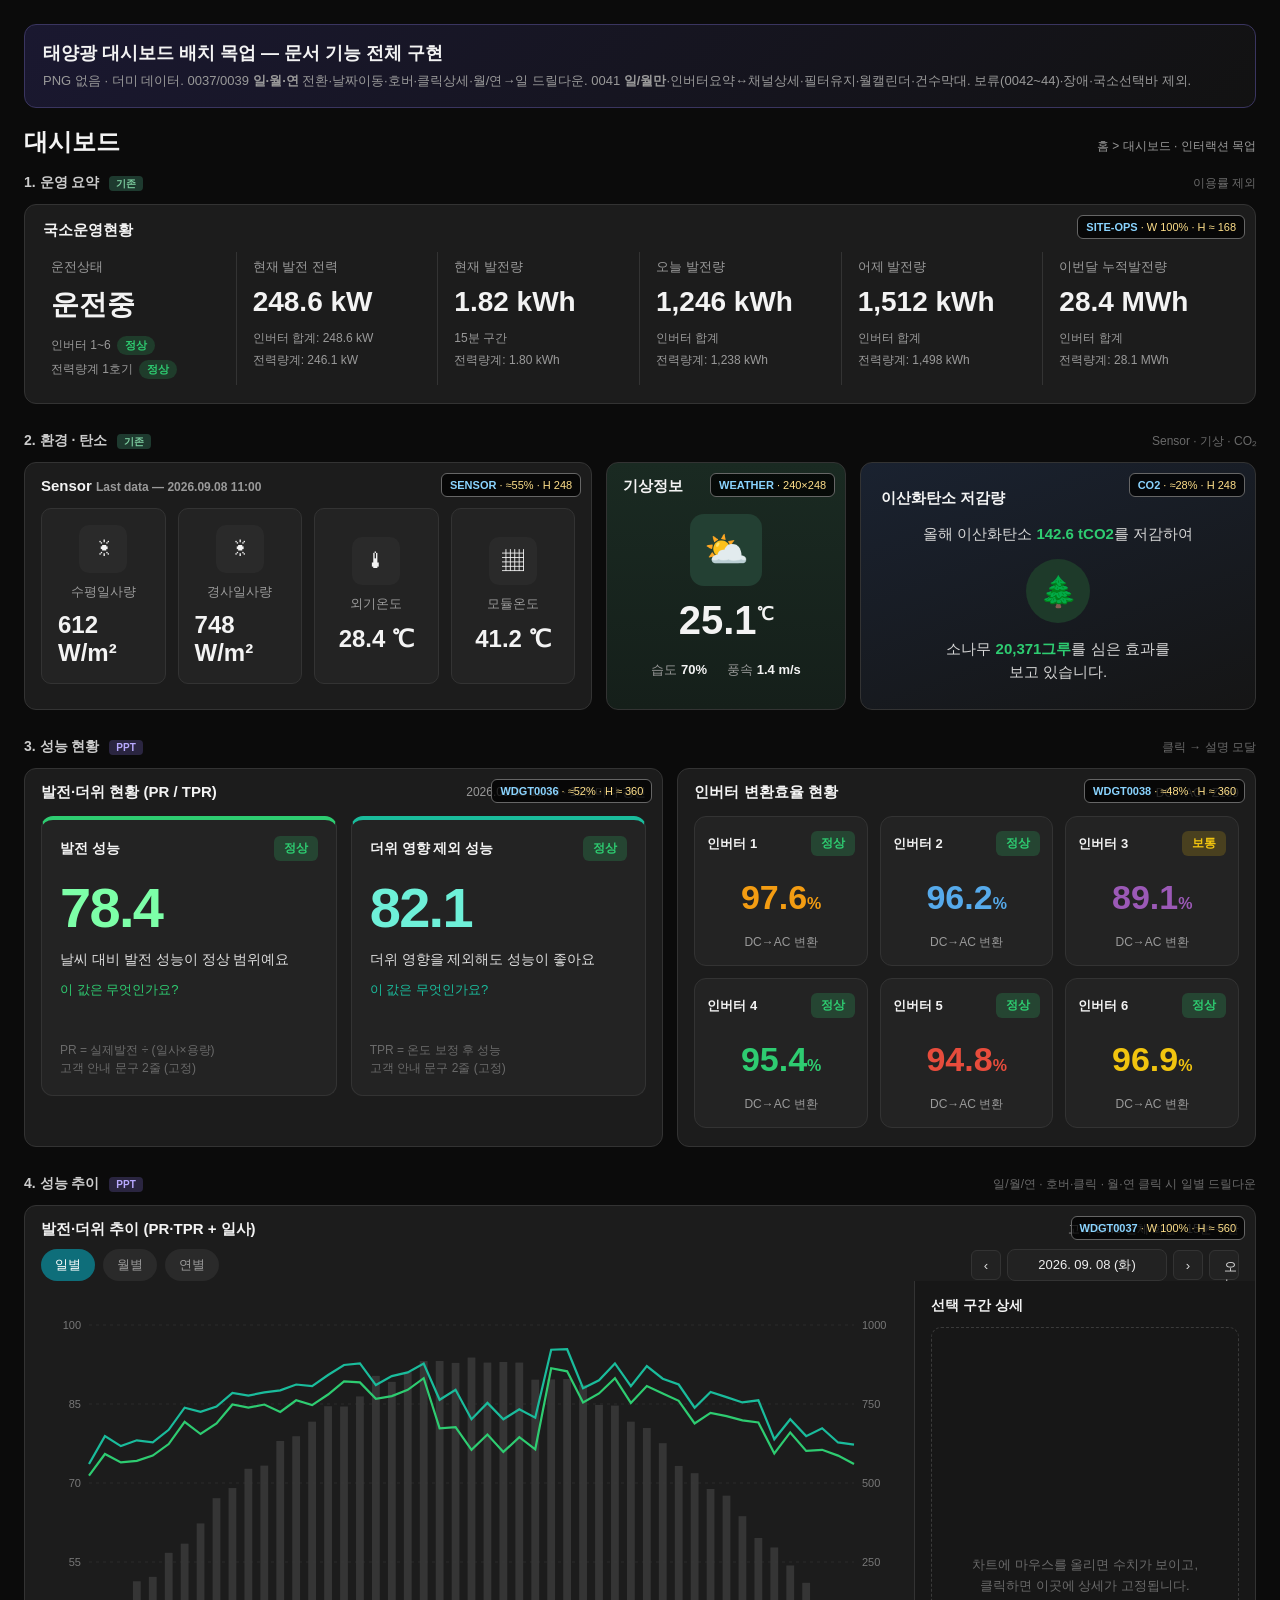
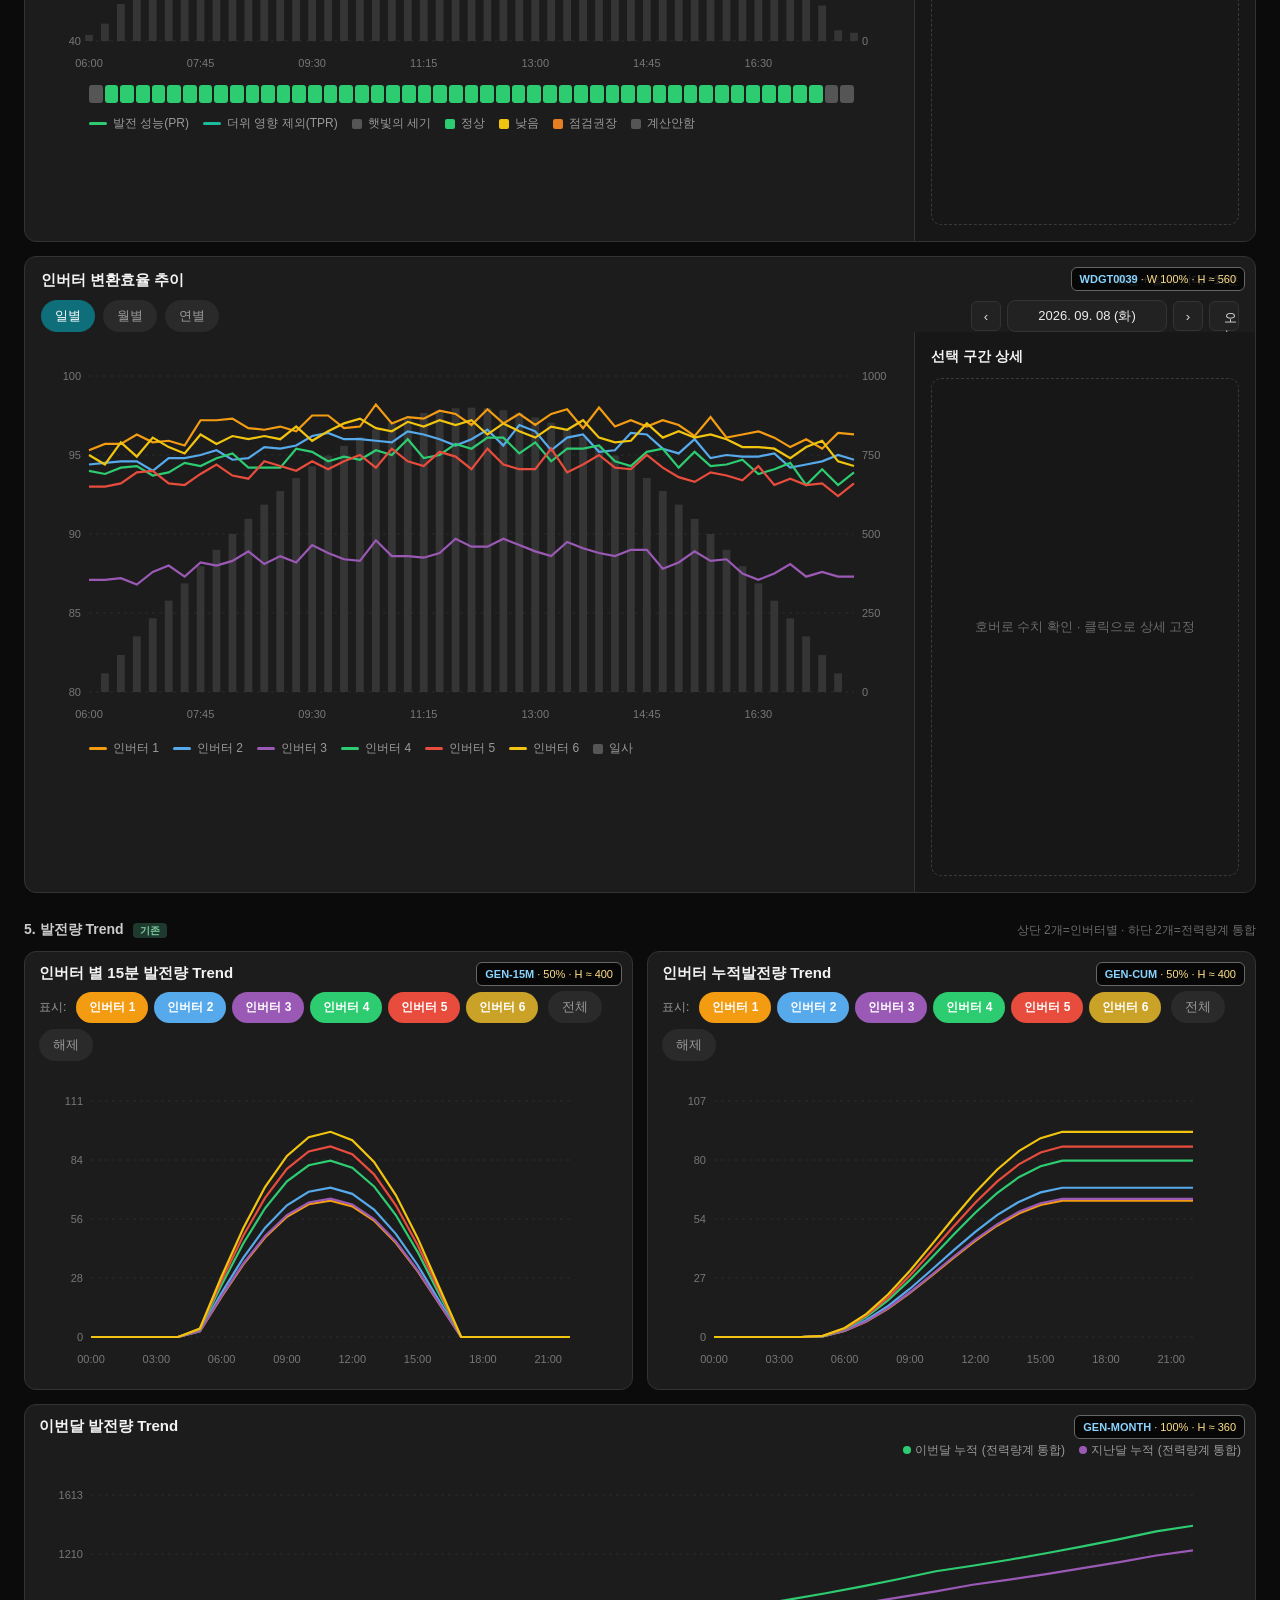
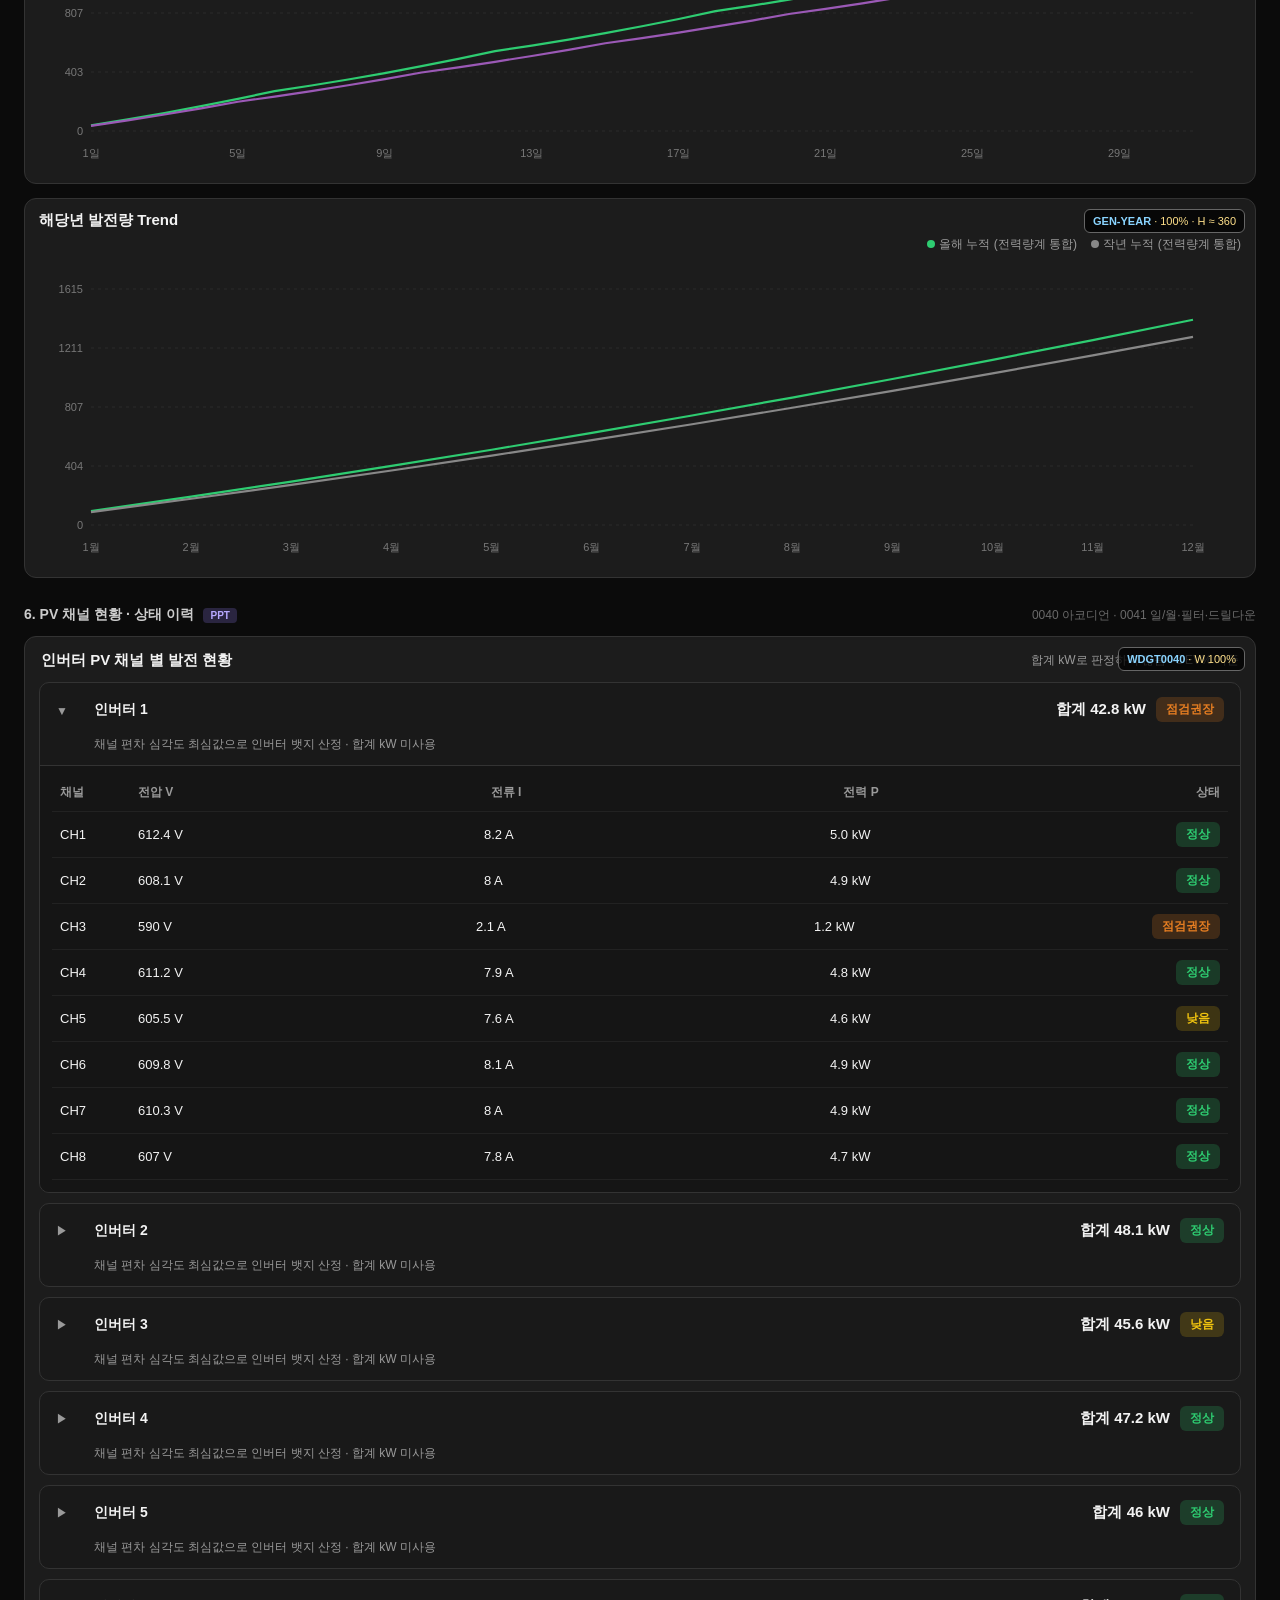
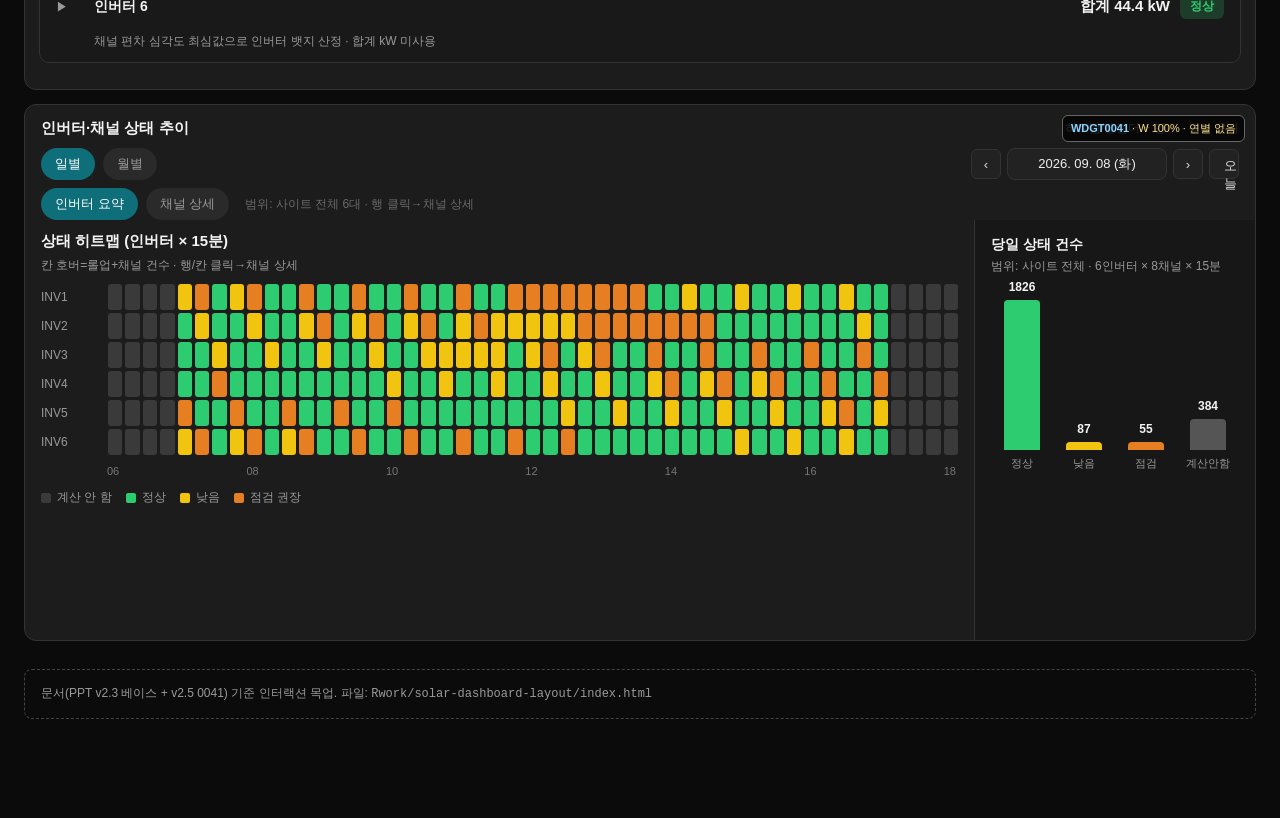
==== index.html @ 3a358be0 "Add solar dashboard layout mockup for developers Co-authored-by: Cursor <cursoragent@cursor.com>" ====
<!DOCTYPE html>
<html lang="ko">
<head>
  <meta charset="UTF-8" />
  <meta name="viewport" content="width=device-width, initial-scale=1" />
  <title>태양광 대시보드 배치 목업 — 전체 인터랙션</title>
  <style>
    :root {
      --bg: #0b0b0b; --card: #1c1c1c; --card2: #232323; --line: #333;
      --text: #f3f3f3; --dim: #9a9a9a; --muted: #6a6a6a;
      --green: #2ecc71; --teal: #1abc9c; --orange: #e67e22; --yellow: #f1c40f;
      --blue: #3498db; --accent: #0e6e7a;
      --gap: 14px; --radius: 12px; --content: 1680px;
      --font: "Pretendard", "Noto Sans KR", "Malgun Gothic", sans-serif;
    }
    * { box-sizing: border-box; }
    html, body { margin: 0; background: var(--bg); color: var(--text); font-family: var(--font); }
    button, select { font-family: inherit; }
    button { cursor: pointer; }
    .page { max-width: var(--content); margin: 0 auto; padding: 24px 24px 100px; }
    .spec-banner {
      background: linear-gradient(135deg, #1a1830, #121212); border: 1px solid #3a3560;
      border-radius: var(--radius); padding: 16px 18px; margin-bottom: 18px;
    }
    .spec-banner h1 { margin: 0 0 6px; font-size: 18px; }
    .spec-banner p { margin: 0; color: var(--dim); font-size: 13px; line-height: 1.55; }
    .page-title { display: flex; justify-content: space-between; align-items: baseline; margin-bottom: 16px; }
    .page-title h2 { margin: 0; font-size: 24px; }
    .crumb { color: var(--dim); font-size: 12px; }
    .section { margin-bottom: 28px; }
    .section-head { display: flex; justify-content: space-between; align-items: center; margin-bottom: 12px; }
    .section-head h3 { margin: 0; font-size: 14px; color: #ccc; }
    .section-head .hint { font-size: 12px; color: var(--muted); }
    .pill { font-size: 10px; padding: 2px 7px; border-radius: 4px; margin-left: 6px; }
    .pill-e { background: #1e3a2f; color: #7dcea0; }
    .pill-p { background: #2a2540; color: #b8a9ff; }
    .row { display: flex; gap: var(--gap); width: 100%; }
    .widget { position: relative; background: var(--card); border: 1px solid var(--line); border-radius: var(--radius); overflow: hidden; min-width: 0; }
    .w-head { display: flex; align-items: center; justify-content: space-between; gap: 12px; padding: 14px 16px 0; }
    .w-title { font-size: 15px; font-weight: 700; }
    .w-sub { font-size: 12px; color: var(--dim); }
    .size-tag {
      position: absolute; top: 10px; right: 10px; z-index: 4; background: rgba(0,0,0,.75);
      border: 1px solid #666; color: #ffe08a; font-size: 11px; padding: 5px 8px; border-radius: 6px; pointer-events: none;
    }
    .size-tag .id { color: #8ad4ff; font-weight: 700; }

    .site-ops { padding: 16px 10px 18px; min-height: 168px; }
    .ops-grid { display: grid; grid-template-columns: repeat(6, 1fr); }
    .ops-col { padding: 6px 16px; border-right: 1px solid var(--line); }
    .ops-col:last-child { border-right: 0; }
    .ops-label { font-size: 13px; color: var(--dim); margin-bottom: 10px; }
    .ops-value { font-size: 28px; font-weight: 700; margin-bottom: 12px; }
    .ops-sub { font-size: 12px; color: var(--dim); margin-top: 5px; display: flex; gap: 6px; align-items: center; }
    .badge { padding: 2px 8px; border-radius: 999px; font-size: 11px; font-weight: 600; background: rgba(46,204,113,.18); color: var(--green); }

    .sensor-body { display: grid; grid-template-columns: repeat(4, 1fr); gap: 12px; padding: 14px 16px 18px; }
    .sensor-card { background: var(--card2); border: 1px solid var(--line); border-radius: 10px; min-height: 150px; display: flex; flex-direction: column; align-items: center; justify-content: center; gap: 10px; padding: 16px; }
    .sensor-icon { width: 48px; height: 48px; border-radius: 10px; background: #2a2a2a; display: grid; place-items: center; font-size: 22px; }
    .sensor-label { font-size: 13px; color: var(--dim); }
    .sensor-value { font-size: 24px; font-weight: 700; }
    .weather { background: linear-gradient(180deg, #1a2a22, #151f1a); min-height: 248px; padding: 14px 16px 18px; display: flex; flex-direction: column; align-items: center; }
    .weather .w-title { align-self: flex-start; margin-bottom: 18px; }
    .weather-icon { width: 72px; height: 72px; border-radius: 14px; background: #234033; display: grid; place-items: center; font-size: 36px; margin-bottom: 12px; }
    .weather-temp { font-size: 40px; font-weight: 800; }
    .weather-temp span { font-size: 18px; vertical-align: super; }
    .weather-meta { display: flex; gap: 20px; margin-top: 18px; font-size: 13px; color: var(--dim); }
    .weather-meta b { color: var(--text); }
    .co2 { min-height: 248px; padding: 16px 20px; display: flex; flex-direction: column; justify-content: center; gap: 14px; background: linear-gradient(160deg, #1a2230, #151515); }
    .co2-line { font-size: 15px; text-align: center; line-height: 1.55; color: #d5d5d5; }
    .co2-line em { font-style: normal; color: var(--green); font-weight: 700; }
    .co2-tree { width: 64px; height: 64px; margin: 0 auto; border-radius: 50%; background: #1e3a2a; display: grid; place-items: center; font-size: 30px; }

    .status-pair { display: grid; grid-template-columns: 1fr 1fr; gap: 14px; padding: 14px 16px 18px; }
    .metric-card { background: var(--card2); border: 1px solid var(--line); border-radius: 12px; padding: 16px 18px 18px; min-height: 280px; border-top: 4px solid var(--green); display: flex; flex-direction: column; gap: 8px; transition: transform .15s; cursor: pointer; }
    .metric-card:hover { transform: translateY(-2px); }
    .metric-card.tpr { border-top-color: var(--teal); }
    .mc-top { display: flex; justify-content: space-between; align-items: center; }
    .mc-label { font-size: 14px; font-weight: 700; }
    .st { font-size: 12px; font-weight: 700; padding: 4px 10px; border-radius: 6px; white-space: nowrap; }
    .st-ok { background: rgba(46,204,113,.2); color: var(--green); }
    .st-low { background: rgba(241,196,15,.18); color: var(--yellow); }
    .st-warn { background: rgba(230,126,34,.2); color: var(--orange); }
    .st-check { background: rgba(52,152,219,.2); color: var(--blue); }
    .st-none { background: rgba(100,100,100,.25); color: #aaa; }
    .mc-val { font-size: 56px; font-weight: 800; letter-spacing: -0.03em; line-height: 1.1; margin: 8px 0 4px; }
    .mc-val.pr { color: #7dffa8; }
    .mc-val.tpr { color: #6ef0d8; }
    .mc-msg { font-size: 14px; color: #ddd; }
    .mc-link { font-size: 13px; color: var(--green); margin-top: 4px; }
    .metric-card.tpr .mc-link { color: var(--teal); }
    .mc-guide { font-size: 12px; color: var(--muted); margin-top: auto; line-height: 1.45; }

    .inv-board { display: grid; grid-template-columns: repeat(3, 1fr); gap: 12px; padding: 14px 16px 18px; }
    .inv-card { background: var(--card2); border: 1px solid var(--line); border-radius: 12px; min-height: 150px; padding: 14px 12px; text-align: center; display: flex; flex-direction: column; align-items: center; gap: 8px; cursor: pointer; transition: transform .15s; }
    .inv-card:hover { transform: translateY(-2px); border-color: #666; }
    .inv-card .top { width: 100%; display: flex; justify-content: space-between; align-items: center; }
    .inv-card .name { font-size: 13px; font-weight: 700; }
    .inv-card .pct { font-size: 34px; font-weight: 800; margin: 14px 0 6px; }
    .inv-card .foot { font-size: 12px; color: var(--dim); margin-top: auto; }

    .toolbar { display: flex; gap: 8px; align-items: center; padding: 10px 16px 0; flex-wrap: wrap; }
    .tab { border: 0; background: #2a2a2a; color: var(--dim); border-radius: 999px; padding: 7px 14px; font-size: 13px; }
    .tab.on { background: var(--accent); color: #fff; }
    .date-nav { margin-left: auto; display: flex; align-items: center; gap: 6px; color: var(--dim); font-size: 13px; }
    .date-nav button { width: 30px; height: 30px; border-radius: 6px; border: 1px solid var(--line); background: #222; color: #ddd; }
    .date-box { background: #222; border: 1px solid var(--line); border-radius: 8px; padding: 6px 12px; color: #eee; min-width: 160px; text-align: center; }
    .hint-inline { font-size: 12px; color: var(--muted); margin-left: 8px; }

    .trend-shell { display: grid; grid-template-columns: 1fr 340px; min-height: 560px; }
    .trend-main { padding: 8px 12px 16px; border-right: 1px solid var(--line); min-width: 0; }
    .trend-side { padding: 16px; background: #171717; display: flex; flex-direction: column; gap: 12px; }
    .trend-side h4 { margin: 0; font-size: 14px; }
    .idle { flex: 1; display: grid; place-items: center; text-align: center; color: var(--muted); font-size: 13px; line-height: 1.6; padding: 20px; border: 1px dashed #3a3a3a; border-radius: 10px; }
    .chart-wrap { position: relative; width: 100%; height: 380px; margin-top: 8px; }
    .chart-wrap svg { width: 100%; height: 100%; display: block; }
    .status-band { display: grid; gap: 2px; height: 18px; margin: 8px 48px 0 52px; }
    .status-band.hidden { display: none; }
    .status-band span { border-radius: 3px; height: 100%; }
    .legend-row { display: flex; flex-wrap: wrap; gap: 14px; padding: 12px 52px 4px; font-size: 12px; color: var(--dim); }
    .legend-row i { display: inline-block; width: 18px; height: 3px; border-radius: 2px; margin-right: 6px; vertical-align: middle; }
    .legend-row .sq { width: 10px; height: 10px; }

    .tooltip {
      position: fixed; z-index: 50; pointer-events: none; background: rgba(10,10,14,.95);
      border: 1px solid #5dade2; border-radius: 8px; padding: 10px 12px; font-size: 12px;
      line-height: 1.5; min-width: 170px; box-shadow: 0 8px 24px rgba(0,0,0,.45); display: none; color: #eee;
    }
    .tooltip .t { font-weight: 700; margin-bottom: 4px; }
    .tooltip .r { display: flex; justify-content: space-between; gap: 16px; }

    .detail-status { border: 1px solid var(--orange); background: rgba(230,126,34,.08); border-radius: 10px; padding: 12px 14px; font-size: 14px; font-weight: 700; }
    .dcard { background: #1f1f1f; border: 1px solid var(--line); border-radius: 10px; padding: 12px; border-left: 4px solid var(--green); }
    .dcard.tpr { border-left-color: var(--teal); }
    .dcard .lab { font-size: 12px; color: var(--dim); display: flex; justify-content: space-between; }
    .dcard .val { font-size: 28px; font-weight: 800; margin: 6px 0; }
    .dcard .msg { font-size: 12px; color: #ccc; }

    .chart-panel { padding: 12px 14px 16px; }
    .chart-panel .chart-wrap { height: 300px; }
    .chart-legend { display: flex; gap: 14px; justify-content: flex-end; font-size: 12px; color: var(--dim); margin-top: 6px; }
    .dot { width: 8px; height: 8px; border-radius: 50%; display: inline-block; margin-right: 4px; }

    .acc-wrap { padding: 12px 14px 16px; }
    .acc-item { border: 1px solid var(--line); border-radius: 10px; margin-bottom: 10px; background: #191919; overflow: hidden; }
    .acc-sum { display: grid; grid-template-columns: 28px 1fr auto auto; gap: 10px; align-items: center; padding: 14px 16px; cursor: pointer; }
    .acc-sum:hover { background: #1f1f1f; }
    .acc-name { font-size: 14px; font-weight: 700; }
    .acc-kw { font-size: 15px; font-weight: 700; }
    .acc-hint { padding: 0 16px 12px 54px; font-size: 12px; color: var(--dim); }
    .acc-body { display: none; border-top: 1px solid var(--line); padding: 8px 12px 12px; background: #151515; }
    .acc-item.open .acc-body { display: block; }
    .chev::before { content: "▶"; color: var(--dim); font-size: 12px; }
    .acc-item.open .chev::before { content: "▼"; }
    .ch-row { display: grid; grid-template-columns: 70px 1fr 1fr 1fr auto; gap: 8px; align-items: center; padding: 10px 8px; border-bottom: 1px solid #222; font-size: 13px; }
    .ch-row.head { color: var(--dim); font-weight: 600; font-size: 12px; }
    .ch-row.flash { outline: 2px solid #5dade2; background: rgba(93,173,226,.08); }

    .hm41-shell { display: grid; grid-template-columns: 1fr 280px; min-height: 420px; }
    .hm41-main { padding: 12px 16px 16px; border-right: 1px solid var(--line); min-width: 0; }
    .hm41-side { padding: 16px; background: #171717; }
    .hm-grid { display: grid; gap: 3px; margin-bottom: 10px; }
    .hm-lab { font-size: 12px; color: var(--dim); display: flex; align-items: center; }
    .hm-cell { height: 26px; border-radius: 3px; background: var(--green); cursor: pointer; }
    .hm-cell:hover { outline: 2px solid #fff; outline-offset: 1px; }
    .hm-cell.low { background: var(--yellow); }
    .hm-cell.warn { background: var(--orange); }
    .hm-cell.none { background: #3a3a3a; }
    .hm-row-click { cursor: pointer; }
    .select-inv {
      background: #222; color: #eee; border: 1px solid var(--line); border-radius: 8px;
      padding: 6px 10px; font-size: 13px;
    }
    .inv-chips { display: flex; flex-wrap: wrap; gap: 6px; align-items: center; }
    .inv-chip {
      border: 1px solid var(--line); background: #222; color: var(--dim);
      border-radius: 999px; padding: 6px 12px; font-size: 12px; font-weight: 600;
    }
    .inv-chip.on { color: #fff; border-color: transparent; }
    .inv-chip.on[data-inv="1"] { background: #f39c12; }
    .inv-chip.on[data-inv="2"] { background: #56aaeb; }
    .inv-chip.on[data-inv="3"] { background: #9b59b6; }
    .inv-chip.on[data-inv="4"] { background: #2ecc71; }
    .inv-chip.on[data-inv="5"] { background: #e74c3c; }
    .inv-chip.on[data-inv="6"] { background: #c9a227; }
    .inv-chip.scope.on { background: var(--accent); }
    .gen-inv-bar {
      display: flex; flex-wrap: wrap; gap: 6px; align-items: center;
      padding: 8px 0 4px;
    }
    .cal-grid { display: grid; grid-template-columns: repeat(7, 1fr); gap: 8px; }
    .cal-head { text-align: center; font-size: 12px; color: var(--dim); padding: 4px; }
    .cal-cell {
      min-height: 72px; background: #1a1a1a; border: 1px solid #333; border-radius: 8px;
      padding: 6px; cursor: pointer; display: flex; flex-direction: column; gap: 8px;
    }
    .cal-cell:hover { border-color: #666; }
    .cal-cell.empty { background: transparent; border-color: transparent; cursor: default; }
    .cal-cell.sel { outline: 2px solid #5dade2; }
    .cal-day { font-size: 12px; color: #bbb; }
    .cal-st { align-self: center; font-size: 12px; font-weight: 700; padding: 4px 8px; border-radius: 5px; }
    .count-bars { display: flex; align-items: flex-end; gap: 14px; height: 180px; margin-top: 16px; justify-content: center; }
    .count-col { display: flex; flex-direction: column; align-items: center; gap: 6px; width: 48px; }
    .count-col .bar { width: 36px; border-radius: 4px 4px 0 0; min-height: 4px; }
    .count-col .n { font-size: 12px; font-weight: 700; }
    .count-col .l { font-size: 11px; color: var(--dim); }

    .modal-back { position: fixed; inset: 0; background: rgba(0,0,0,.65); z-index: 80; display: none; align-items: center; justify-content: center; padding: 24px; }
    .modal-back.show { display: flex; }
    .modal { width: min(720px, 100%); background: #1a1a1a; border: 1px solid #444; border-radius: 14px; padding: 20px 22px; max-height: 90vh; overflow: auto; }
    .modal h3 { margin: 0 0 8px; font-size: 18px; }
    .modal .close { float: right; border: 0; background: #333; color: #fff; width: 32px; height: 32px; border-radius: 8px; }
    .modal table { width: 100%; border-collapse: collapse; font-size: 13px; margin-top: 12px; }
    .modal th, .modal td { border-bottom: 1px solid #333; padding: 8px 6px; text-align: left; }
    .modal th { color: var(--dim); }
    .footer-note { margin-top: 24px; padding: 14px 16px; border: 1px dashed #444; border-radius: 8px; color: var(--dim); font-size: 12px; line-height: 1.6; }
    @media (max-width: 1200px) {
      .trend-shell, .hm41-shell { grid-template-columns: 1fr; }
      .trend-main, .hm41-main { border-right: 0; border-bottom: 1px solid var(--line); }
      .row { flex-direction: column; }
      .ops-grid { grid-template-columns: repeat(3, 1fr); }
    }
  </style>
</head>
<body>
  <div class="page">
    <div class="spec-banner">
      <h1>태양광 대시보드 배치 목업 — 문서 기능 전체 구현</h1>
      <p>
        PNG 없음 · 더미 데이터. 0037/0039 <strong>일·월·연</strong> 전환·날짜이동·호버·클릭상세·월/연→일 드릴다운.
        0041 <strong>일/월만</strong>·인버터요약↔채널상세·필터유지·월캘린더·건수막대. 보류(0042~44)·장애·국소선택바 제외.
      </p>
    </div>

    <div class="page-title">
      <h2>대시보드</h2>
      <div class="crumb">홈 &gt; 대시보드 · 인터랙션 목업</div>
    </div>

    <!-- 1 -->
    <section class="section">
      <div class="section-head"><h3>1. 운영 요약 <span class="pill pill-e">기존</span></h3><span class="hint">이용률 제외</span></div>
      <div class="widget site-ops">
        <div class="size-tag"><span class="id">SITE-OPS</span> · W 100% · H ≈ 168</div>
        <div class="w-title" style="padding:0 8px 12px">국소운영현황</div>
        <div class="ops-grid">
          <div class="ops-col"><div class="ops-label">운전상태</div><div class="ops-value">운전중</div><div class="ops-sub">인버터 1~6 <span class="badge">정상</span></div><div class="ops-sub">전력량계 1호기 <span class="badge">정상</span></div></div>
          <div class="ops-col"><div class="ops-label">현재 발전 전력</div><div class="ops-value">248.6 kW</div><div class="ops-sub">인버터 합계: 248.6 kW</div><div class="ops-sub">전력량계: 246.1 kW</div></div>
          <div class="ops-col"><div class="ops-label">현재 발전량</div><div class="ops-value">1.82 kWh</div><div class="ops-sub">15분 구간</div><div class="ops-sub">전력량계: 1.80 kWh</div></div>
          <div class="ops-col"><div class="ops-label">오늘 발전량</div><div class="ops-value">1,246 kWh</div><div class="ops-sub">인버터 합계</div><div class="ops-sub">전력량계: 1,238 kWh</div></div>
          <div class="ops-col"><div class="ops-label">어제 발전량</div><div class="ops-value">1,512 kWh</div><div class="ops-sub">인버터 합계</div><div class="ops-sub">전력량계: 1,498 kWh</div></div>
          <div class="ops-col"><div class="ops-label">이번달 누적발전량</div><div class="ops-value">28.4 MWh</div><div class="ops-sub">인버터 합계</div><div class="ops-sub">전력량계: 28.1 MWh</div></div>
        </div>
      </div>
    </section>

    <!-- 2 -->
    <section class="section">
      <div class="section-head"><h3>2. 환경 · 탄소 <span class="pill pill-e">기존</span></h3><span class="hint">Sensor · 기상 · CO₂</span></div>
      <div class="row">
        <div class="widget" style="flex:1.6">
          <div class="size-tag"><span class="id">SENSOR</span> · ≈55% · H 248</div>
          <div class="w-head"><div class="w-title">Sensor <span class="w-sub">Last data — 2026.09.08 11:00</span></div></div>
          <div class="sensor-body">
            <div class="sensor-card"><div class="sensor-icon">☀</div><div class="sensor-label">수평일사량</div><div class="sensor-value">612 W/m²</div></div>
            <div class="sensor-card"><div class="sensor-icon">☀</div><div class="sensor-label">경사일사량</div><div class="sensor-value">748 W/m²</div></div>
            <div class="sensor-card"><div class="sensor-icon">🌡</div><div class="sensor-label">외기온도</div><div class="sensor-value">28.4 ℃</div></div>
            <div class="sensor-card"><div class="sensor-icon">▦</div><div class="sensor-label">모듈온도</div><div class="sensor-value">41.2 ℃</div></div>
          </div>
        </div>
        <div class="widget weather" style="flex:0 0 240px">
          <div class="size-tag"><span class="id">WEATHER</span> · 240×248</div>
          <div class="w-title">기상정보</div>
          <div class="weather-icon">⛅</div>
          <div class="weather-temp">25.1<span>℃</span></div>
          <div class="weather-meta"><span>습도 <b>70%</b></span><span>풍속 <b>1.4 m/s</b></span></div>
        </div>
        <div class="widget co2" style="flex:1;min-width:260px">
          <div class="size-tag"><span class="id">CO2</span> · ≈28% · H 248</div>
          <div class="w-title" style="align-self:flex-start">이산화탄소 저감량</div>
          <div class="co2-line">올해 이산화탄소 <em>142.6 tCO2</em>를 저감하여</div>
          <div class="co2-tree">🌲</div>
          <div class="co2-line">소나무 <em>20,371그루</em>를 심은 효과를<br>보고 있습니다.</div>
        </div>
      </div>
    </section>

    <!-- 3 -->
    <section class="section">
      <div class="section-head"><h3>3. 성능 현황 <span class="pill pill-p">PPT</span></h3><span class="hint">클릭 → 설명 모달</span></div>
      <div class="row">
        <div class="widget" style="flex:1.05" id="wdgt0036">
          <div class="size-tag"><span class="id">WDGT0036</span> · ≈52% · H ≈ 360</div>
          <div class="w-head"><div class="w-title">발전·더위 현황 (PR / TPR)</div><div class="w-sub">2026.09.08 11:00 · 15분마다 갱신</div></div>
          <div class="status-pair">
            <div class="metric-card" data-detail="pr">
              <div class="mc-top"><span class="mc-label">발전 성능</span><span class="st st-ok">정상</span></div>
              <div class="mc-val pr">78.4</div>
              <div class="mc-msg">날씨 대비 발전 성능이 정상 범위예요</div>
              <div class="mc-link">이 값은 무엇인가요?</div>
              <div class="mc-guide">PR = 실제발전 ÷ (일사×용량)<br>고객 안내 문구 2줄 (고정)</div>
            </div>
            <div class="metric-card tpr" data-detail="tpr">
              <div class="mc-top"><span class="mc-label">더위 영향 제외 성능</span><span class="st st-ok">정상</span></div>
              <div class="mc-val tpr">82.1</div>
              <div class="mc-msg">더위 영향을 제외해도 성능이 좋아요</div>
              <div class="mc-link">이 값은 무엇인가요?</div>
              <div class="mc-guide">TPR = 온도 보정 후 성능<br>고객 안내 문구 2줄 (고정)</div>
            </div>
          </div>
        </div>
        <div class="widget" style="flex:0.95" id="wdgt0038">
          <div class="size-tag"><span class="id">WDGT0038</span> · ≈48% · H ≈ 360</div>
          <div class="w-head"><div class="w-title">인버터 변환효율 현황</div><div class="w-sub">DC→AC · Z169</div></div>
          <div class="inv-board" id="invBoard"></div>
        </div>
      </div>
    </section>

    <!-- 4 -->
    <section class="section">
      <div class="section-head"><h3>4. 성능 추이 <span class="pill pill-p">PPT</span></h3><span class="hint">일/월/연 · 호버·클릭 · 월·연 클릭 시 일별 드릴다운</span></div>

      <div class="widget" style="margin-bottom:var(--gap)" id="wdgt0037">
        <div class="size-tag"><span class="id">WDGT0037</span> · W 100% · H ≈ 560</div>
        <div class="w-head"><div class="w-title">발전·더위 추이 (PR·TPR + 일사)</div><div class="w-sub" id="prHint">15분 구간</div></div>
        <div class="toolbar" id="prToolbar">
          <button class="tab on" data-period="day">일별</button>
          <button class="tab" data-period="month">월별</button>
          <button class="tab" data-period="year">연별</button>
          <span class="hint-inline" id="prDrillHint"></span>
          <div class="date-nav">
            <button type="button" data-nav="-1">‹</button>
            <div class="date-box" id="prDateBox">2026. 09. 08 (화)</div>
            <button type="button" data-nav="1">›</button>
            <button type="button" class="tab" data-nav="today">오늘</button>
          </div>
        </div>
        <div class="trend-shell">
          <div class="trend-main">
            <div class="chart-wrap" id="chartPr"></div>
            <div class="status-band" id="bandPr"></div>
            <div class="legend-row" id="legendPr"></div>
          </div>
          <aside class="trend-side" id="sidePr">
            <h4>선택 구간 상세</h4>
            <div class="idle">차트에 마우스를 올리면 수치가 보이고,<br>클릭하면 이곳에 상세가 고정됩니다.</div>
          </aside>
        </div>
      </div>

      <div class="widget" id="wdgt0039">
        <div class="size-tag"><span class="id">WDGT0039</span> · W 100% · H ≈ 560</div>
        <div class="w-head"><div class="w-title">인버터 변환효율 추이</div><div class="w-sub" id="invHint">N선 + 일사 막대</div></div>
        <div class="toolbar" id="invToolbar">
          <button class="tab on" data-period="day">일별</button>
          <button class="tab" data-period="month">월별</button>
          <button class="tab" data-period="year">연별</button>
          <span class="hint-inline" id="invDrillHint"></span>
          <div class="date-nav">
            <button type="button" data-nav="-1">‹</button>
            <div class="date-box" id="invDateBox">2026. 09. 08 (화)</div>
            <button type="button" data-nav="1">›</button>
            <button type="button" class="tab" data-nav="today">오늘</button>
          </div>
        </div>
        <div class="trend-shell">
          <div class="trend-main">
            <div class="chart-wrap" id="chartInv"></div>
            <div class="legend-row" id="legendInv"></div>
          </div>
          <aside class="trend-side" id="sideInv">
            <h4>선택 구간 상세</h4>
            <div class="idle">호버로 수치 확인 · 클릭으로 상세 고정<br>월·연에서 점 클릭 시 해당 일별로 이동합니다.</div>
          </aside>
        </div>
      </div>
    </section>

    <!-- 5 -->
    <section class="section">
      <div class="section-head"><h3>5. 발전량 Trend <span class="pill pill-e">기존</span></h3><span class="hint">상단 2개=인버터별 · 하단 2개=전력량계 통합</span></div>
      <div class="row" style="margin-bottom:var(--gap)">
        <div class="widget chart-panel" style="flex:1">
          <div class="size-tag"><span class="id">GEN-15M</span> · 50% · H ≈ 400</div>
          <div class="w-title">인버터 별 15분 발전량 Trend</div>
          <div class="gen-inv-bar" id="gen15Chips"></div>
          <div class="chart-wrap" id="chartGen15"></div>
        </div>
        <div class="widget chart-panel" style="flex:1">
          <div class="size-tag"><span class="id">GEN-CUM</span> · 50% · H ≈ 400</div>
          <div class="w-title">인버터 누적발전량 Trend</div>
          <div class="gen-inv-bar" id="genCumChips"></div>
          <div class="chart-wrap" id="chartGenCum"></div>
        </div>
      </div>
      <div class="widget chart-panel" style="margin-bottom:var(--gap)">
        <div class="size-tag"><span class="id">GEN-MONTH</span> · 100% · H ≈ 360</div>
        <div class="w-title">이번달 발전량 Trend</div>
        <div class="chart-legend" style="margin-top:6px">
          <span><i class="dot" style="background:#2ecc71"></i>이번달 누적 (전력량계 통합)</span>
          <span><i class="dot" style="background:#9b59b6"></i>지난달 누적 (전력량계 통합)</span>
        </div>
        <div class="chart-wrap" id="chartGenMonth"></div>
      </div>
      <div class="widget chart-panel">
        <div class="size-tag"><span class="id">GEN-YEAR</span> · 100% · H ≈ 360</div>
        <div class="w-title">해당년 발전량 Trend</div>
        <div class="chart-legend" style="margin-top:6px">
          <span><i class="dot" style="background:#2ecc71"></i>올해 누적 (전력량계 통합)</span>
          <span><i class="dot" style="background:#888"></i>작년 누적 (전력량계 통합)</span>
        </div>
        <div class="chart-wrap" id="chartGenYear"></div>
      </div>
    </section>

    <!-- 6 -->
    <section class="section">
      <div class="section-head"><h3>6. PV 채널 현황 · 상태 이력 <span class="pill pill-p">PPT</span></h3><span class="hint">0040 아코디언 · 0041 일/월·필터·드릴다운</span></div>

      <div class="widget" style="margin-bottom:var(--gap)" id="wdgt0040">
        <div class="size-tag"><span class="id">WDGT0040</span> · W 100%</div>
        <div class="w-head"><div class="w-title">인버터 PV 채널 별 발전 현황</div><div class="w-sub">합계 kW로 판정하지 않음 · DEV% 기준</div></div>
        <div class="acc-wrap" id="accRoot"></div>
      </div>

      <div class="widget" id="wdgt0041">
        <div class="size-tag"><span class="id">WDGT0041</span> · W 100% · 연별 없음</div>
        <div class="w-head"><div class="w-title">인버터·채널 상태 추이</div><div class="w-sub">히트맵/캘린더 + 건수 · 필터 유지</div></div>
        <div class="toolbar" id="hmToolbar">
          <button class="tab on" data-period="day">일별</button>
          <button class="tab" data-period="month">월별</button>
          <div class="date-nav">
            <button type="button" data-nav="-1">‹</button>
            <div class="date-box" id="hmDateBox">2026. 09. 08 (화)</div>
            <button type="button" data-nav="1">›</button>
            <button type="button" class="tab" data-nav="today">오늘</button>
          </div>
        </div>
        <!-- 일별: 인버터 요약 | 채널 상세 + (채널상세일 때) INV1~6 칩 -->
        <div class="toolbar" id="hmDayBar" style="padding-top:8px">
          <button class="tab on" data-mode="inv">인버터 요약</button>
          <button class="tab" data-mode="ch">채널 상세</button>
          <div class="inv-chips" id="hmDayInvChips" style="display:none;margin-left:8px"></div>
          <span class="hint-inline" id="hmDayHint">범위: 사이트 전체 6대 · 행 클릭→채널 상세</span>
        </div>
        <!-- 월별: 사이트 전체 | INV1~6 (설계서 필터) -->
        <div class="toolbar" id="hmMonthBar" style="padding-top:8px;display:none">
          <button class="tab scope on" data-scope="site">사이트 전체</button>
          <div class="inv-chips" id="hmMonthInvChips"></div>
          <span class="hint-inline">필터: 전체 ↔ 인버터 1~6 · 일별 이동 시 유지</span>
        </div>
        <div class="hm41-shell">
          <div class="hm41-main">
            <div class="w-title" id="hmMainTitle" style="margin-bottom:6px">상태 히트맵</div>
            <div class="w-sub" id="hmMainSub" style="margin-bottom:10px"></div>
            <div id="hmVisual"></div>
            <div class="legend-row" style="padding-left:0">
              <span><i class="sq" style="background:#3a3a3a"></i>계산 안 함</span>
              <span><i class="sq" style="background:var(--green)"></i>정상</span>
              <span><i class="sq" style="background:var(--yellow)"></i>낮음</span>
              <span><i class="sq" style="background:var(--orange)"></i>점검 권장</span>
            </div>
          </div>
          <aside class="hm41-side">
            <h4 id="hmCountTitle" style="margin:0 0 4px;font-size:14px">당일 상태 건수</h4>
            <div class="w-sub" id="hmCountSub">범위: 사이트 전체</div>
            <div class="count-bars" id="hmCountBars"></div>
          </aside>
        </div>
      </div>
    </section>

    <div class="footer-note">
      문서(PPT v2.3 베이스 + v2.5 0041) 기준 인터랙션 목업.
      파일: <code>Rwork/solar-dashboard-layout/index.html</code>
    </div>
  </div>

  <div class="tooltip" id="tooltip"></div>
  <div class="modal-back" id="modalBack">
    <div class="modal">
      <button class="close" id="modalClose" type="button">✕</button>
      <h3 id="modalTitle">상세</h3>
      <div id="modalBody"></div>
    </div>
  </div>

  <script>
  (function () {
    const WEEK = ["일","월","화","수","목","금","토"];
    const INV_COLORS = ["#f39c12","#56aaeb","#9b59b6","#2ecc71","#e74c3c","#f1c40f"];
    const ST_COLOR = { ok:"#2ecc71", low:"#f1c40f", warn:"#e67e22", check:"#3498db", none:"#555" };
    const ST_LABEL = { ok:"정상", low:"낮음", warn:"점검권장", check:"확인중", none:"계산안함" };
    const ST_MSG = {
      ok: "채널 출력이 인버터 평균과 비슷한 수준이에요.",
      low: "출력이 평균보다 낮아요. 음영·오염을 확인해 보세요.",
      warn: "전류가 거의 없어요. 배선·퓨즈·접속을 확인해 보세요.",
      none: "일사·유효 데이터 부족으로 계산하지 않았어요.",
      check: "값이 비정상 범위예요. 계측을 확인해 주세요."
    };
    const INV_EFF = [
      { name:"인버터 1", pct:97.6, st:"정상", stClass:"st-ok" },
      { name:"인버터 2", pct:96.2, st:"정상", stClass:"st-ok" },
      { name:"인버터 3", pct:89.1, st:"보통", stClass:"st-low" },
      { name:"인버터 4", pct:95.4, st:"정상", stClass:"st-ok" },
      { name:"인버터 5", pct:94.8, st:"정상", stClass:"st-ok" },
      { name:"인버터 6", pct:96.9, st:"정상", stClass:"st-ok" },
    ];

    const tooltip = document.getElementById("tooltip");
    const modalBack = document.getElementById("modalBack");
    function showTip(html, x, y) {
      tooltip.innerHTML = html; tooltip.style.display = "block";
      const tw = tooltip.offsetWidth, th = tooltip.offsetHeight;
      let left = x + 14, top = y + 14;
      if (left + tw > innerWidth - 8) left = x - tw - 12;
      if (top + th > innerHeight - 8) top = y - th - 12;
      tooltip.style.left = left + "px"; tooltip.style.top = top + "px";
    }
    function hideTip() { tooltip.style.display = "none"; }
    function openModal(title, html) {
      document.getElementById("modalTitle").textContent = title;
      document.getElementById("modalBody").innerHTML = html;
      modalBack.classList.add("show");
    }
    document.getElementById("modalClose").onclick = () => modalBack.classList.remove("show");
    modalBack.addEventListener("click", e => { if (e.target === modalBack) modalBack.classList.remove("show"); });

    function seed(n) { let x = n|0; return () => { x = (x * 1664525 + 1013904223) >>> 0; return x / 4294967296; }; }
    function cloneDate(d) { return new Date(d.getFullYear(), d.getMonth(), d.getDate()); }
    function fmtDay(d) {
      return `${d.getFullYear()}. ${String(d.getMonth()+1).padStart(2,"0")}. ${String(d.getDate()).padStart(2,"0")} (${WEEK[d.getDay()]})`;
    }
    function fmtMonth(d) { return `${d.getFullYear()}년 ${String(d.getMonth()+1).padStart(2,"0")}월`; }
    function fmtYear(d) { return `${d.getFullYear()}년`; }
    function daysInMonth(y, m) { return new Date(y, m + 1, 0).getDate(); }
    function addPeriod(date, period, dir) {
      const d = cloneDate(date);
      if (period === "day") d.setDate(d.getDate() + dir);
      else if (period === "month") d.setMonth(d.getMonth() + dir);
      else d.setFullYear(d.getFullYear() + dir);
      return d;
    }

    // ---------- 0036 / 0038 ----------
    document.querySelectorAll(".metric-card").forEach(card => {
      card.addEventListener("click", () => {
        const isPr = card.dataset.detail === "pr";
        openModal(isPr ? "발전 성능(PR) 상세" : "더위 영향 제외 성능(TPR) 상세", `
          <table><tr><th>항목</th><th>내용</th></tr>
          <tr><td>현재 값</td><td><b>${isPr ? "78.4" : "82.1"}</b></td></tr>
          <tr><td>상태</td><td>정상</td></tr>
          <tr><td>일사</td><td>748 W/m² (경사)</td></tr>
          <tr><td>판정</td><td>${isPr ? "PR 정상 범위" : "온도 보정 후 정상"}</td></tr>
          <tr><td>갱신</td><td>15분마다</td></tr></table>`);
      });
    });
    const board = document.getElementById("invBoard");
    INV_EFF.forEach((inv, i) => {
      const el = document.createElement("div");
      el.className = "inv-card";
      el.innerHTML = `<div class="top"><span class="name">${inv.name}</span><span class="st ${inv.stClass}">${inv.st}</span></div>
        <div class="pct" style="color:${INV_COLORS[i]}">${inv.pct}<span style="font-size:16px">%</span></div>
        <div class="foot">DC→AC 변환</div>`;
      el.onclick = () => openModal(`${inv.name} 변환효율 상세`, `
        <table><tr><th>항목</th><th>값</th></tr>
        <tr><td>변환효율</td><td><b>${inv.pct}%</b></td></tr>
        <tr><td>상태</td><td>${inv.st}</td></tr>
        <tr><td>DC 입력</td><td>${(42+i*1.2).toFixed(1)} kW</td></tr>
        <tr><td>AC 출력</td><td>${((42+i*1.2)*inv.pct/100).toFixed(1)} kW</td></tr></table>`);
      board.appendChild(el);
    });

    // ---------- data builders ----------
    function dayLabels15() {
      const labels = [];
      for (let h = 6; h <= 18; h++) for (let m = 0; m < 60; m += 15) {
        if (h === 18 && m > 0) break;
        labels.push(`${String(h).padStart(2,"0")}:${String(m).padStart(2,"0")}`);
      }
      return labels;
    }

    function buildPrData(period, date) {
      const rnd = seed(date.getFullYear()*10000 + (date.getMonth()+1)*100 + date.getDate() + (period==="day"?1:period==="month"?2:3));
      if (period === "day") {
        const labels = dayLabels15();
        const pr=[], tpr=[], irr=[], status=[];
        labels.forEach((_, i) => {
          const t = i / (labels.length - 1);
          const bell = Math.sin(Math.PI * t);
          let p = 72 + bell * 18 + (rnd()-0.5)*6;
          let tp = p + 3.2 + (rnd()-0.5)*2;
          let ir = Math.max(0, bell * 880 + (rnd()-0.5)*60);
          if (i >= 22 && i <= 28) { p -= 12; tp -= 9; }
          pr.push(+p.toFixed(1)); tpr.push(+tp.toFixed(1)); irr.push(Math.round(ir));
          let st = "ok";
          if (ir < 50) st = "none";
          else if (p < 65 && ir >= 500) st = "warn";
          else if (p < 70) st = "low";
          else if (p > 100) st = "check";
          status.push(st);
        });
        return { labels, pr, tpr, irr, status, showBand: true, markers: false, unitAvg: false };
      }
      if (period === "month") {
        const n = daysInMonth(date.getFullYear(), date.getMonth());
        const labels=[], pr=[], tpr=[], irr=[], status=[];
        for (let d = 1; d <= n; d++) {
          labels.push(d + "일");
          const p = 70 + Math.sin(d/5)*8 + (rnd()-0.5)*6;
          const tp = p + 3 + (rnd()-0.5)*2;
          pr.push(+p.toFixed(1)); tpr.push(+tp.toFixed(1));
          irr.push(Math.round(400 + Math.sin(d/4)*200 + rnd()*80));
          status.push(p < 65 ? "warn" : p < 72 ? "low" : "ok");
        }
        return { labels, pr, tpr, irr, status, showBand: false, markers: true, unitAvg: true, drill: "day" };
      }
      const labels=[], pr=[], tpr=[], irr=[], status=[];
      for (let m = 1; m <= 12; m++) {
        labels.push(m + "월");
        const p = 74 + Math.sin(m/2)*6 + (rnd()-0.5)*4;
        pr.push(+p.toFixed(1)); tpr.push(+(p+3).toFixed(1));
        irr.push(Math.round(450 + Math.sin(m/2.2)*180));
        status.push("ok");
      }
      return { labels, pr, tpr, irr, status, showBand: false, markers: true, unitAvg: true, drill: "month" };
    }

    function buildInvData(period, date) {
      const rnd = seed(9000 + date.getFullYear()*100 + date.getMonth()*10 + date.getDate() + period.length);
      let labels;
      if (period === "day") labels = dayLabels15();
      else if (period === "month") labels = Array.from({length: daysInMonth(date.getFullYear(), date.getMonth())}, (_,i)=> (i+1)+"일");
      else labels = Array.from({length:12}, (_,i)=> (i+1)+"월");
      const lines = INV_EFF.map((inv, idx) => labels.map((_, i) => {
        const t = i / Math.max(1, labels.length-1);
        const bell = period === "day" ? Math.sin(Math.PI * t) : 0.8 + 0.2*Math.sin(i);
        return +Math.min(99.5, Math.max(82, inv.pct - 2 + bell*2 + (rnd()-0.5)*1.5)).toFixed(1);
      }));
      const irr = labels.map((_, i) => {
        const t = i / Math.max(1, labels.length-1);
        return Math.round(Math.max(0, (period==="day" ? Math.sin(Math.PI*t) : 0.6+0.4*Math.sin(i/3)) * 900));
      });
      return {
        labels, lines, irr,
        showBand: false,
        markers: period !== "day",
        drill: period === "month" ? "day" : period === "year" ? "month" : null
      };
    }

    // ---------- chart engine ----------
    function mountChart(el, cfg) {
      const pad = { l: 52, r: 48, t: 28, b: 36 };
      let locked = null;
      let hoverIdx = null;

      function layout() {
        const w = Math.max(320, el.clientWidth || 800);
        const h = Math.max(240, el.clientHeight || 340);
        return { w, h, iw: w - pad.l - pad.r, ih: h - pad.t - pad.b };
      }
      function yScale(v, min, max, ih) { return pad.t + ih - ((v - min) / (max - min || 1)) * ih; }
      function xScale(i, n, iw) { return pad.l + (i / Math.max(1, n - 1)) * iw; }

      function render() {
        const data = cfg.getData();
        const { w, h, iw, ih } = layout();
        const n = data.labels.length;
        const leftMin = cfg.leftMin ?? 0;
        const leftMax = cfg.getLeftMax ? cfg.getLeftMax(data) : (cfg.leftMax ?? 100);
        const rightMax = cfg.rightMax ?? 1000;
        const idx = locked != null ? locked : hoverIdx;

        let svg = `<svg viewBox="0 0 ${w} ${h}" preserveAspectRatio="none">`;
        for (let g = 0; g <= 4; g++) {
          const y = pad.t + (ih * g) / 4;
          svg += `<line x1="${pad.l}" y1="${y}" x2="${w-pad.r}" y2="${y}" stroke="#2a2a2a" stroke-dasharray="3 4"/>`;
          const lv = leftMax - ((leftMax - leftMin) * g) / 4;
          svg += `<text x="${pad.l-8}" y="${y+4}" fill="#777" font-size="11" text-anchor="end">${lv.toFixed(0)}</text>`;
          if (cfg.rightAxis) {
            const rv = rightMax - (rightMax * g) / 4;
            svg += `<text x="${w-pad.r+8}" y="${y+4}" fill="#777" font-size="11">${rv.toFixed(0)}</text>`;
          }
        }
        if (data.bars) {
          const bw = Math.max(2, iw / n * 0.5);
          data.bars.forEach((v, i) => {
            const x = xScale(i, n, iw) - bw/2;
            const y = yScale(v, 0, rightMax, ih);
            svg += `<rect x="${x}" y="${y}" width="${bw}" height="${pad.t+ih-y}" fill="#3a3a3a" opacity=".85"/>`;
          });
        }
        (data.lines || []).forEach(line => {
          let d = "";
          line.values.forEach((v, i) => {
            const x = xScale(i, n, iw), y = yScale(v, leftMin, leftMax, ih);
            d += (i ? "L" : "M") + x + "," + y;
          });
          svg += `<path d="${d}" fill="none" stroke="${line.color}" stroke-width="2.2"/>`;
          if (data.markers) {
            line.values.forEach((v, i) => {
              const x = xScale(i, n, iw), y = yScale(v, leftMin, leftMax, ih);
              svg += `<circle cx="${x}" cy="${y}" r="3.2" fill="${line.color}" stroke="#111" stroke-width="1"/>`;
            });
          }
        });
        if (idx != null && idx >= 0 && idx < n) {
          const x = xScale(idx, n, iw);
          svg += `<line x1="${x}" y1="${pad.t}" x2="${x}" y2="${pad.t+ih}" stroke="#5dade2" stroke-width="1.5"/>`;
          (data.lines || []).forEach(line => {
            const y = yScale(line.values[idx], leftMin, leftMax, ih);
            svg += `<circle cx="${x}" cy="${y}" r="5" fill="${line.color}" stroke="#111" stroke-width="1.5"/>`;
          });
          svg += `<text x="${x}" y="${pad.t-8}" fill="#8ad4ff" font-size="11" text-anchor="middle">${data.labels[idx]} 선택</text>`;
        }
        const step = Math.max(1, Math.floor(n / 7));
        for (let i = 0; i < n; i += step) {
          svg += `<text x="${xScale(i,n,iw)}" y="${h-10}" fill="#777" font-size="11" text-anchor="middle">${data.labels[i]}</text>`;
        }
        svg += `</svg>`;
        el.innerHTML = svg;
        if (cfg.onRender) cfg.onRender(data, idx);
      }

      function idxFromEvent(e) {
        const rect = el.getBoundingClientRect();
        const { iw } = layout();
        const data = cfg.getData();
        const x = e.clientX - rect.left - pad.l;
        const i = Math.round((x / iw) * (data.labels.length - 1));
        return Math.max(0, Math.min(data.labels.length - 1, i));
      }

      el.addEventListener("mousemove", e => {
        const i = idxFromEvent(e);
        hoverIdx = locked != null ? null : i;
        render();
        if (locked == null && cfg.onHover) cfg.onHover(i, e);
      });
      el.addEventListener("mouseleave", () => { hoverIdx = null; hideTip(); render(); });
      el.addEventListener("click", e => {
        const i = idxFromEvent(e);
        const data = cfg.getData();
        if (data.drill && cfg.onDrill) {
          cfg.onDrill(i, data);
          return;
        }
        locked = i; hideTip(); render();
        if (cfg.onSelect) cfg.onSelect(i, data);
      });

      new ResizeObserver(() => render()).observe(el);
      return {
        refresh: () => { locked = null; hoverIdx = null; render(); },
        clearLock: () => { locked = null; render(); },
        setLock: (i) => { locked = i; render(); if (cfg.onSelect) cfg.onSelect(i, cfg.getData()); }
      };
    }

    // ---------- 0037 controller ----------
    const prState = { period: "day", date: new Date(2026, 8, 8) };
    let prCache = buildPrData(prState.period, prState.date);
    const sidePr = document.getElementById("sidePr");
    const bandPr = document.getElementById("bandPr");
    const legendPr = document.getElementById("legendPr");

    function updatePrChrome() {
      const box = document.getElementById("prDateBox");
      const hint = document.getElementById("prHint");
      const drill = document.getElementById("prDrillHint");
      document.querySelectorAll("#prToolbar [data-period]").forEach(b => {
        b.classList.toggle("on", b.dataset.period === prState.period);
      });
      if (prState.period === "day") {
        box.textContent = fmtDay(prState.date);
        hint.textContent = "고객 EMS 전체 화면 · 15분 구간";
        drill.textContent = "";
        bandPr.classList.remove("hidden");
        legendPr.innerHTML = `
          <span><i style="background:var(--green)"></i>발전 성능(PR)</span>
          <span><i style="background:var(--teal)"></i>더위 영향 제외(TPR)</span>
          <span><i class="sq" style="background:#555"></i>햇빛의 세기</span>
          <span><i class="sq" style="background:var(--green)"></i>정상</span>
          <span><i class="sq" style="background:var(--yellow)"></i>낮음</span>
          <span><i class="sq" style="background:var(--orange)"></i>점검권장</span>
          <span><i class="sq" style="background:#555"></i>계산안함</span>`;
      } else if (prState.period === "month") {
        box.textContent = fmtMonth(prState.date);
        hint.textContent = "일자별 하루 평균 성능";
        drill.textContent = "점/막대 클릭 → 해당 일별 화면";
        bandPr.classList.add("hidden");
        legendPr.innerHTML = `
          <span>지표 범례 · 월·연 화면에는 구간 상태 띠 없음</span>
          <span><i style="background:var(--green)"></i>발전 성능(일평균)</span>
          <span><i style="background:var(--teal)"></i>더위제외(일평균)</span>
          <span><i class="sq" style="background:#555"></i>일 평균 일사</span>`;
      } else {
        box.textContent = fmtYear(prState.date);
        hint.textContent = "월별 평균 성능";
        drill.textContent = "점/막대 클릭 → 해당 월별 화면";
        bandPr.classList.add("hidden");
        legendPr.innerHTML = `
          <span>지표 범례 · 월·연 화면에는 구간 상태 띠 없음</span>
          <span><i style="background:var(--green)"></i>발전 성능(월평균)</span>
          <span><i style="background:var(--teal)"></i>더위제외(월평균)</span>
          <span><i class="sq" style="background:#555"></i>월 평균 일사</span>`;
      }
      sidePr.innerHTML = `<h4>선택 구간 상세</h4><div class="idle">${prState.period==="day"
        ? "차트에 마우스를 올리면 수치가 보이고,<br>클릭하면 이곳에 상세가 고정됩니다."
        : "호버로 수치 확인 · 클릭 시 하위 기간으로 이동합니다."}</div>`;
    }

    function fillPrSide(i) {
      const st = prCache.status[i];
      const avg = prCache.unitAvg ? "(평균) " : "";
      sidePr.innerHTML = `
        <h4>선택 구간 상세</h4>
        <div class="w-sub">${prState.period==="day" ? fmtDay(prState.date)+" "+prCache.labels[i] : prCache.labels[i]}</div>
        <div class="detail-status" style="border-color:${ST_COLOR[st]}">구간 상태: ${ST_LABEL[st]}</div>
        <div class="dcard">
          <div class="lab"><span>${avg}발전 성능</span><span class="st ${st==="ok"?"st-ok":st==="warn"?"st-warn":"st-low"}">${ST_LABEL[st]}</span></div>
          <div class="val" style="color:#7dffa8">${prCache.pr[i]}%</div>
          <div class="msg">${prCache.pr[i] < 70 ? "평소보다 낮은 상태가 이어지고 있어요" : "날씨 대비 발전 성능이 정상 범위예요"}</div>
        </div>
        <div class="dcard tpr">
          <div class="lab"><span>${avg}더위 영향 제외</span></div>
          <div class="val" style="color:#6ef0d8">${prCache.tpr[i]}%</div>
          <div class="msg">${prCache.tpr[i] < 75 ? "더위를 제외해도 낮아요" : "더위 영향을 제외해도 성능이 좋아요"}</div>
        </div>
        <div class="w-sub">일사 ${prCache.irr[i]} W/m² · 인버터 변환은 WDGT0039</div>`;
    }

    const chartPrApi = mountChart(document.getElementById("chartPr"), {
      leftMin: 40, leftMax: 100, rightMax: 1000, rightAxis: true,
      getData: () => ({
        labels: prCache.labels,
        bars: prCache.irr,
        markers: prCache.markers,
        drill: prCache.drill,
        lines: [
          { name: "PR", color: "#2ecc71", values: prCache.pr },
          { name: "TPR", color: "#1abc9c", values: prCache.tpr },
        ],
      }),
      onRender: (data, idx) => {
        if (!prCache.showBand) { bandPr.innerHTML = ""; return; }
        bandPr.style.gridTemplateColumns = `repeat(${prCache.status.length}, 1fr)`;
        bandPr.innerHTML = prCache.status.map((s, i) =>
          `<span style="background:${ST_COLOR[s]};${i===idx?"outline:2px solid #fff;outline-offset:1px":""}"></span>`
        ).join("");
      },
      onHover: (i, e) => {
        showTip(`<div class="t">${prCache.labels[i]}</div>
          <div class="r"><span style="color:#2ecc71">PR</span><span>${prCache.pr[i]}%</span></div>
          <div class="r"><span style="color:#1abc9c">TPR</span><span>${prCache.tpr[i]}%</span></div>
          <div class="r"><span>일사</span><span>${prCache.irr[i]} W/m²</span></div>
          ${prCache.showBand ? `<div class="r"><span>상태</span><span>${ST_LABEL[prCache.status[i]]}</span></div>` : ""}`, e.clientX, e.clientY);
      },
      onSelect: (i) => fillPrSide(i),
      onDrill: (i) => {
        if (prState.period === "month") {
          prState.period = "day";
          prState.date = new Date(prState.date.getFullYear(), prState.date.getMonth(), i + 1);
        } else if (prState.period === "year") {
          prState.period = "month";
          prState.date = new Date(prState.date.getFullYear(), i, 1);
        }
        refreshPr();
      }
    });

    function refreshPr() {
      prCache = buildPrData(prState.period, prState.date);
      updatePrChrome();
      chartPrApi.refresh();
    }

    document.getElementById("prToolbar").addEventListener("click", e => {
      const t = e.target;
      if (t.dataset.period) {
        prState.period = t.dataset.period;
        refreshPr();
      } else if (t.dataset.nav) {
        if (t.dataset.nav === "today") prState.date = new Date(2026, 8, 8);
        else prState.date = addPeriod(prState.date, prState.period, +t.dataset.nav);
        refreshPr();
      }
    });
    updatePrChrome();

    // ---------- 0039 controller ----------
    const invState = { period: "day", date: new Date(2026, 8, 8) };
    let invCache = buildInvData(invState.period, invState.date);
    const sideInv = document.getElementById("sideInv");
    const legendInv = document.getElementById("legendInv");

    function updateInvChrome() {
      document.querySelectorAll("#invToolbar [data-period]").forEach(b => {
        b.classList.toggle("on", b.dataset.period === invState.period);
      });
      const box = document.getElementById("invDateBox");
      const hint = document.getElementById("invHint");
      const drill = document.getElementById("invDrillHint");
      if (invState.period === "day") {
        box.textContent = fmtDay(invState.date);
        hint.textContent = "N선 + 일사 막대 · 15분";
        drill.textContent = "";
      } else if (invState.period === "month") {
        box.textContent = fmtMonth(invState.date);
        hint.textContent = "일자별 하루 평균 변환효율";
        drill.textContent = "점 클릭 → 해당 일별";
      } else {
        box.textContent = fmtYear(invState.date);
        hint.textContent = "월별 평균 변환효율";
        drill.textContent = "점 클릭 → 해당 월별";
      }
      legendInv.innerHTML = INV_EFF.map((inv, i) =>
        `<span><i style="background:${INV_COLORS[i]}"></i>${inv.name}</span>`
      ).join("") + `<span><i class="sq" style="background:#555"></i>일사</span>`;
      sideInv.innerHTML = `<h4>선택 구간 상세</h4><div class="idle">${invState.period==="day"
        ? "호버로 수치 확인 · 클릭으로 상세 고정"
        : "호버로 수치 확인 · 클릭 시 하위 기간으로 이동"}</div>`;
    }

    function fillInvSide(i) {
      const rows = invCache.lines.map((vals, idx) =>
        `<tr><td>${INV_EFF[idx].name}</td><td style="color:${INV_COLORS[idx]}"><b>${vals[i]}%</b></td></tr>`
      ).join("");
      sideInv.innerHTML = `
        <h4>선택 구간 상세</h4>
        <div class="w-sub">${invCache.labels[i]} · 일사 ${invCache.irr[i]} W/m²</div>
        <div class="detail-status" style="border-color:#56aaeb">인버터 변환효율</div>
        <table style="width:100%;font-size:13px;border-collapse:collapse">${rows}</table>`;
    }

    const chartInvApi = mountChart(document.getElementById("chartInv"), {
      leftMin: 80, leftMax: 100, rightMax: 1000, rightAxis: true,
      getData: () => ({
        labels: invCache.labels,
        bars: invCache.irr,
        markers: invCache.markers,
        drill: invCache.drill,
        lines: invCache.lines.map((values, i) => ({ name: INV_EFF[i].name, color: INV_COLORS[i], values })),
      }),
      onHover: (i, e) => {
        const rows = invCache.lines.map((vals, idx) =>
          `<div class="r"><span style="color:${INV_COLORS[idx]}">${INV_EFF[idx].name}</span><span>${vals[i]}%</span></div>`
        ).join("");
        showTip(`<div class="t">${invCache.labels[i]}</div>${rows}
          <div class="r"><span>일사</span><span>${invCache.irr[i]} W/m²</span></div>`, e.clientX, e.clientY);
      },
      onSelect: (i) => fillInvSide(i),
      onDrill: (i) => {
        if (invState.period === "month") {
          invState.period = "day";
          invState.date = new Date(invState.date.getFullYear(), invState.date.getMonth(), i + 1);
        } else if (invState.period === "year") {
          invState.period = "month";
          invState.date = new Date(invState.date.getFullYear(), i, 1);
        }
        refreshInv();
      }
    });

    function refreshInv() {
      invCache = buildInvData(invState.period, invState.date);
      updateInvChrome();
      chartInvApi.refresh();
    }
    document.getElementById("invToolbar").addEventListener("click", e => {
      const t = e.target;
      if (t.dataset.period) { invState.period = t.dataset.period; refreshInv(); }
      else if (t.dataset.nav) {
        if (t.dataset.nav === "today") invState.date = new Date(2026, 8, 8);
        else invState.date = addPeriod(invState.date, invState.period, +t.dataset.nav);
        refreshInv();
      }
    });
    updateInvChrome();

    // ---------- gen charts (인버터 6호기 선택) ----------
    function buildInvDaySeries(kind) {
      // kind: '15m' | 'cum'
      const labels = Array.from({ length: 23 }, (_, i) => String(i).padStart(2, "0") + ":00");
      const lines = INV_EFF.map((inv, idx) => {
        const peak = 70 + idx * 5 + (idx === 2 ? -12 : 0);
        const vals = labels.map((_, i) => {
          const t = i / 22;
          const bell = Math.max(0, Math.sin(Math.PI * Math.min(1, Math.max(0, (t - 0.22) / 0.55))));
          return +(bell * peak * (0.92 + idx * 0.02)).toFixed(1);
        });
        if (kind === "cum") {
          let c = 0;
          return vals.map(v => { c += v / 8; return +c.toFixed(1); });
        }
        return vals;
      });
      return { labels, lines };
    }
    function mountInvGen(el, chipHost, title, builder, unit) {
      const visible = [true, true, true, true, true, true];
      let cache = builder();
      let api;

      function paintChips() {
        chipHost.innerHTML = `<span class="w-sub" style="margin-right:4px">표시:</span>` +
          INV_EFF.map((inv, i) =>
            `<button type="button" class="inv-chip ${visible[i] ? "on" : ""}" data-inv="${i + 1}">${inv.name}</button>`
          ).join("") +
          `<button type="button" class="tab" data-all="1" style="margin-left:4px">전체</button>
           <button type="button" class="tab" data-all="0">해제</button>`;
        chipHost.querySelectorAll(".inv-chip").forEach(btn => {
          btn.onclick = () => {
            const i = +btn.dataset.inv - 1;
            visible[i] = !visible[i];
            if (!visible.some(Boolean)) visible[i] = true;
            paintChips();
            api.refresh();
          };
        });
        chipHost.querySelectorAll("[data-all]").forEach(btn => {
          btn.onclick = () => {
            const on = btn.dataset.all === "1";
            visible.forEach((_, i) => { visible[i] = on; });
            if (!visible.some(Boolean)) visible[0] = true;
            paintChips();
            api.refresh();
          };
        });
      }

      api = mountChart(el, {
        leftMin: 0,
        getData: () => {
          cache = builder();
          return {
            labels: cache.labels,
            lines: cache.lines
              .map((values, i) => ({ name: INV_EFF[i].name, color: INV_COLORS[i], values, _i: i }))
              .filter(l => visible[l._i]),
          };
        },
        getLeftMax: (data) => {
          const vals = (data.lines || []).flatMap(l => l.values);
          return Math.max(...(vals.length ? vals : [1]), 1) * 1.15;
        },
        onHover: (i, e) => {
          const rows = cache.lines.map((vals, idx) => visible[idx]
            ? `<div class="r"><span style="color:${INV_COLORS[idx]}">${INV_EFF[idx].name}</span><span>${vals[i]} ${unit}</span></div>`
            : "").join("");
          showTip(`<div class="t">${cache.labels[i]}</div>${rows}`, e.clientX, e.clientY);
        },
        onSelect: (i) => {
          const rows = cache.lines.map((vals, idx) =>
            `<tr><td style="color:${INV_COLORS[idx]}">${INV_EFF[idx].name}</td><td><b>${vals[i]} ${unit}</b>${visible[idx] ? "" : " (숨김)"}</td></tr>`
          ).join("");
          openModal(`${title} · ${cache.labels[i]}`, `<table><tr><th>인버터</th><th>값</th></tr>${rows}</table>`);
        },
      });
      paintChips();
      return api;
    }

    mountInvGen(document.getElementById("chartGen15"), document.getElementById("gen15Chips"), "15분 발전량", () => buildInvDaySeries("15m"), "kWh");
    mountInvGen(document.getElementById("chartGenCum"), document.getElementById("genCumChips"), "누적발전량", () => buildInvDaySeries("cum"), "kWh");

    // 이번달·해당년 = 전력량계 통합 (단일 비교선)
    function meterMonth() {
      const labels = Array.from({ length: 31 }, (_, i) => (i + 1) + "일");
      let ca = 0, cb = 0;
      const a = [], b = [];
      labels.forEach((_, i) => {
        ca += 38 + (i % 6) * 3;
        cb += 35 + (i % 5) * 2.5;
        a.push(+ca.toFixed(0));
        b.push(+cb.toFixed(0));
      });
      return { labels, a, b };
    }
    function meterYear() {
      const labels = Array.from({ length: 12 }, (_, i) => (i + 1) + "월");
      let ca = 0, cb = 0;
      const a = [], b = [];
      labels.forEach((_, i) => {
        ca += 95 + i * 4;
        cb += 88 + i * 3.5;
        a.push(+ca.toFixed(1));
        b.push(+cb.toFixed(1));
      });
      return { labels, a, b };
    }
    function mountMeter(el, title, builder, unit, colorB) {
      let cache = builder();
      mountChart(el, {
        leftMin: 0,
        getData: () => {
          cache = builder();
          return {
            labels: cache.labels,
            lines: [
              { name: "이번/올해", color: "#2ecc71", values: cache.a },
              { name: "지난/작년", color: colorB, values: cache.b },
            ],
          };
        },
        getLeftMax: () => Math.max(...cache.a, ...cache.b, 1) * 1.15,
        onHover: (i, e) => showTip(`<div class="t">${cache.labels[i]}</div>
          <div class="r"><span style="color:#2ecc71">시리즈1</span><span>${cache.a[i]} ${unit}</span></div>
          <div class="r"><span style="color:${colorB}">시리즈2</span><span>${cache.b[i]} ${unit}</span></div>
          <div class="r"><span>기준</span><span>전력량계 통합</span></div>`, e.clientX, e.clientY),
        onSelect: (i) => openModal(`${title} · ${cache.labels[i]}`, `
          <p style="color:#aaa;font-size:13px;margin:0 0 8px">전력량계 통합 값 (인버터 합산 아님 · 단일 계측)</p>
          <table><tr><th>항목</th><th>값</th></tr>
          <tr><td>시리즈1</td><td><b>${cache.a[i]} ${unit}</b></td></tr>
          <tr><td>시리즈2</td><td><b>${cache.b[i]} ${unit}</b></td></tr></table>`),
      });
    }
    mountMeter(document.getElementById("chartGenMonth"), "이번달 발전량", meterMonth, "kWh", "#9b59b6");
    mountMeter(document.getElementById("chartGenYear"), "해당년 발전량", meterYear, "MWh", "#888888");

    // ---------- 0040 ----------
    const channelsDemo = [
      { v:612.4, i:8.2, p:5.0, st:"정상", cls:"st-ok", key:"ok" },
      { v:608.1, i:8.0, p:4.9, st:"정상", cls:"st-ok", key:"ok" },
      { v:590.0, i:2.1, p:1.2, st:"점검권장", cls:"st-warn", key:"warn" },
      { v:611.2, i:7.9, p:4.8, st:"정상", cls:"st-ok", key:"ok" },
      { v:605.5, i:7.6, p:4.6, st:"낮음", cls:"st-low", key:"low" },
      { v:609.8, i:8.1, p:4.9, st:"정상", cls:"st-ok", key:"ok" },
      { v:610.3, i:8.0, p:4.9, st:"정상", cls:"st-ok", key:"ok" },
      { v:607.0, i:7.8, p:4.7, st:"정상", cls:"st-ok", key:"ok" },
    ];
    const invAcc = [
      { id:1, name:"인버터 1", kw:42.8, st:"점검권장", cls:"st-warn", open:true },
      { id:2, name:"인버터 2", kw:48.1, st:"정상", cls:"st-ok" },
      { id:3, name:"인버터 3", kw:45.6, st:"낮음", cls:"st-low" },
      { id:4, name:"인버터 4", kw:47.2, st:"정상", cls:"st-ok" },
      { id:5, name:"인버터 5", kw:46.0, st:"정상", cls:"st-ok" },
      { id:6, name:"인버터 6", kw:44.4, st:"정상", cls:"st-ok" },
    ];
    const accRoot = document.getElementById("accRoot");
    invAcc.forEach(inv => {
      const item = document.createElement("div");
      item.className = "acc-item" + (inv.open ? " open" : "");
      item.id = `acc-inv-${inv.id}`;
      item.innerHTML = `
        <div class="acc-sum"><span class="chev"></span><span class="acc-name">${inv.name}</span>
          <span class="acc-kw">합계 ${inv.kw} kW</span><span class="st ${inv.cls}">${inv.st}</span></div>
        <div class="acc-hint">채널 편차 심각도 최심값으로 인버터 뱃지 산정 · 합계 kW 미사용</div>
        <div class="acc-body">
          <div class="ch-row head"><span>채널</span><span>전압 V</span><span>전류 I</span><span>전력 P</span><span>상태</span></div>
          ${channelsDemo.map((c,i)=>`
            <div class="ch-row" data-ch="${i+1}" id="ch-${inv.id}-${i+1}">
              <span>CH${i+1}</span><span>${c.v} V</span><span>${c.i} A</span><span>${(c.p+(inv.id===2?0.4:0)).toFixed(1)} kW</span>
              <span class="st ${inv.id===2 && i!==2 && i!==4 ? "st-ok" : c.cls}">${inv.id===2 && i!==2 && i!==4 ? "정상" : c.st}</span>
            </div>`).join("")}
        </div>`;
      item.querySelector(".acc-sum").onclick = () => item.classList.toggle("open");
      item.querySelectorAll(".ch-row[data-ch]").forEach(row => {
        row.style.cursor = "pointer";
        row.onclick = () => {
          const ch = +row.dataset.ch;
          const c = channelsDemo[ch-1];
          openModal(`${inv.name} · CH${ch} 상세`, `
            <table><tr><th>항목</th><th>값</th></tr>
            <tr><td>전압 V</td><td>${c.v} V</td></tr>
            <tr><td>전류 I</td><td>${c.i} A</td></tr>
            <tr><td>전력 P</td><td>${c.p} kW (=V×I)</td></tr>
            <tr><td>상태</td><td>${c.st}</td></tr>
            <tr><td>안내</td><td>${ST_MSG[c.key]}</td></tr></table>`);
        };
      });
      accRoot.appendChild(item);
    });

    function focusChannel(invId, ch) {
      document.getElementById("wdgt0040").scrollIntoView({ behavior: "smooth", block: "start" });
      invAcc.forEach(inv => {
        const el = document.getElementById(`acc-inv-${inv.id}`);
        el.classList.toggle("open", inv.id === invId);
      });
      setTimeout(() => {
        const row = document.getElementById(`ch-${invId}-${ch}`);
        if (!row) return;
        document.querySelectorAll(".ch-row.flash").forEach(r => r.classList.remove("flash"));
        row.classList.add("flash");
        row.scrollIntoView({ behavior: "smooth", block: "center" });
      }, 350);
    }

    // ---------- 0041 (설계서 v2.5) ----------
    // 일별: 인버터 요약(6행) | 채널 상세(INV1~6 칩 선택, CH8행)
    // 월별: 사이트 전체 | INV1~6 필터 칩 (모드 탭 없음)
    // 채널상세에서 고른 INV는 월별 필터로 유지
    const hmState = {
      period: "day",
      mode: "inv",       // day only: inv | ch
      filter: "site",     // site | inv  (월별·채널상세 연동)
      invId: 2,
      date: new Date(2026, 8, 8),
    };

    function hmSlots() { return dayLabels15().length; }

    function statusAt(inv, ch, t) {
      const v = (inv * 17 + ch * 9 + t * 3) % 47;
      if (t < 4 || t > 44) return "none";
      if (inv === 2 && ch === 4 && t >= 28 && t <= 34) return "warn";
      if (inv === 2 && ch === 4 && t >= 20 && t <= 27) return "low";
      if (inv === 1 && ch === 3 && t >= 24 && t <= 30) return "warn";
      if (inv === 3 && t >= 18 && t <= 22) return "low";
      if (v === 0) return "low";
      if (v === 1) return "warn";
      return "ok";
    }
    function worst(a, b) {
      const rank = { none: 0, ok: 1, low: 2, warn: 3, check: 4 };
      return rank[a] >= rank[b] ? a : b;
    }
    function monthDayStatus(day, scopeInv) {
      if ([3, 8, 12, 15, 21, 22, 29].includes(day)) return "warn";
      if ([5, 18].includes(day)) return "low";
      if (scopeInv === 3 && day % 7 === 0) return "low";
      if (scopeInv === 1 && day === 10) return "warn";
      return "ok";
    }
    function countStatuses(scopeInv, mode) {
      if (hmState.period === "month") {
        return scopeInv == null
          ? { ok: 8200, low: 210, warn: 96, none: 2400 }
          : { ok: 1200, low: 40, warn: 18, none: 380 };
      }
      const n = hmSlots();
      const counts = { ok: 0, low: 0, warn: 0, none: 0 };
      if (mode === "inv" && scopeInv == null) {
        // 설계: 인버터 요약 막대 = 사이트 전체(6×8×15분 합산)
        for (let inv = 1; inv <= 6; inv++)
          for (let ch = 1; ch <= 8; ch++)
            for (let t = 0; t < n; t++) {
              const s = statusAt(inv, ch, t);
              counts[s]++;
            }
      } else {
        const inv = scopeInv || hmState.invId;
        for (let ch = 1; ch <= 8; ch++)
          for (let t = 0; t < n; t++) {
            const s = statusAt(inv, ch, t);
            counts[s]++;
          }
      }
      return counts;
    }

    function renderCountBars(counts, sub) {
      document.getElementById("hmCountSub").textContent = sub;
      document.getElementById("hmCountTitle").textContent =
        hmState.period === "month" ? "이번 달 상태 건수" : "당일 상태 건수";
      const max = Math.max(counts.ok || 0, counts.low || 0, counts.warn || 0, counts.none || 0, 1);
      const items = [
        ["정상", ST_COLOR.ok, counts.ok || 0],
        ["낮음", ST_COLOR.low, counts.low || 0],
        ["점검", ST_COLOR.warn, counts.warn || 0],
        ["계산안함", ST_COLOR.none, counts.none || 0],
      ];
      document.getElementById("hmCountBars").innerHTML = items.map(([lab, color, n]) => `
        <div class="count-col">
          <div class="n">${n}</div>
          <div class="bar" style="height:${Math.max(8, (n / max) * 150)}px;background:${color}"></div>
          <div class="l">${lab}</div>
        </div>`).join("");
    }

    function paintDayInvChips() {
      const host = document.getElementById("hmDayInvChips");
      host.innerHTML = INV_EFF.map((inv, i) => {
        const id = i + 1;
        return `<button type="button" class="inv-chip ${hmState.invId === id ? "on" : ""}" data-inv="${id}">${inv.name}</button>`;
      }).join("");
      host.querySelectorAll(".inv-chip").forEach(btn => {
        btn.onclick = () => {
          hmState.invId = +btn.dataset.inv;
          hmState.filter = "inv";
          refreshHm();
        };
      });
    }
    function paintMonthInvChips() {
      const host = document.getElementById("hmMonthInvChips");
      host.innerHTML = INV_EFF.map((inv, i) => {
        const id = i + 1;
        const on = hmState.filter === "inv" && hmState.invId === id;
        return `<button type="button" class="inv-chip ${on ? "on" : ""}" data-inv="${id}">${inv.name}</button>`;
      }).join("");
      host.querySelectorAll(".inv-chip").forEach(btn => {
        btn.onclick = () => {
          hmState.filter = "inv";
          hmState.invId = +btn.dataset.inv;
          refreshHm();
        };
      });
      document.querySelectorAll("#hmMonthBar [data-scope]").forEach(b => {
        b.classList.toggle("on", hmState.filter === "site");
      });
    }

    function renderHeatmap() {
      const visual = document.getElementById("hmVisual");
      const n = hmSlots();
      const labels = dayLabels15();

      if (hmState.period === "month") {
        const scopeInv = hmState.filter === "inv" ? hmState.invId : null;
        document.getElementById("hmMainTitle").textContent =
          `월 캘린더 · ${scopeInv ? "인버터 " + scopeInv + "만" : "사이트 전체"}`;
        document.getElementById("hmMainSub").textContent =
          "날짜 칸 = 그날 최심 상태 라벨(네모+글씨) · 클릭→일별(필터 유지)";
        const y = hmState.date.getFullYear(), m = hmState.date.getMonth();
        const firstDow = new Date(y, m, 1).getDay();
        const dim = daysInMonth(y, m);
        let html = `<div class="cal-grid">`;
        ["일", "월", "화", "수", "목", "금", "토"].forEach(d => html += `<div class="cal-head">${d}</div>`);
        for (let i = 0; i < firstDow; i++) html += `<div class="cal-cell empty"></div>`;
        for (let day = 1; day <= dim; day++) {
          const st = monthDayStatus(day, scopeInv);
          html += `<div class="cal-cell" data-day="${day}">
            <div class="cal-day">${day}</div>
            <div class="cal-st" style="background:${ST_COLOR[st]}22;color:${ST_COLOR[st]};border:1px solid ${ST_COLOR[st]}99">${ST_LABEL[st]}</div>
          </div>`;
        }
        html += `</div>`;
        visual.innerHTML = html;
        visual.querySelectorAll(".cal-cell[data-day]").forEach(cell => {
          cell.onclick = () => {
            const day = +cell.dataset.day;
            hmState.period = "day";
            hmState.date = new Date(y, m, day);
            if (hmState.filter === "inv") hmState.mode = "ch";
            else hmState.mode = "inv";
            refreshHm();
          };
          cell.onmousemove = e => {
            const day = +cell.dataset.day;
            const st = monthDayStatus(day, scopeInv);
            showTip(`<div class="t">${y}.${m + 1}.${day}</div>
              <div class="r"><span>최심 상태</span><span>${ST_LABEL[st]}</span></div>
              <div class="r"><span>클릭</span><span>일별로 이동</span></div>`, e.clientX, e.clientY);
          };
          cell.onmouseleave = hideTip;
        });
        renderCountBars(
          countStatuses(scopeInv, "month"),
          `범위: ${scopeInv ? "인버터 " + scopeInv + "만" : "사이트 전체"}`
        );
        return;
      }

      // ---- 일별 ----
      let rowLabels = [];
      if (hmState.mode === "inv") {
        document.getElementById("hmMainTitle").textContent = "상태 히트맵 (인버터 × 15분)";
        document.getElementById("hmMainSub").textContent = "칸 호버=롤업+채널 건수 · 행/칸 클릭→채널 상세";
        for (let inv = 1; inv <= 6; inv++) rowLabels.push({ type: "inv", inv, label: "INV" + inv });
      } else {
        const inv = hmState.invId;
        document.getElementById("hmMainTitle").textContent = `상태 히트맵 (INV${inv} · 채널 × 15분)`;
        document.getElementById("hmMainSub").textContent = "칸 호버=상태+안내 · 클릭→0040 V/I/P · 위 칩으로 INV1~6 선택";
        for (let ch = 1; ch <= 8; ch++) rowLabels.push({ type: "ch", inv, ch, label: "CH" + ch });
      }

      visual.innerHTML = "";
      const grid = document.createElement("div");
      grid.className = "hm-grid";
      grid.style.gridTemplateColumns = `64px repeat(${n}, 1fr)`;

      rowLabels.forEach(row => {
        const lab = document.createElement("div");
        lab.className = "hm-lab" + (row.type === "inv" ? " hm-row-click" : "");
        lab.textContent = row.label;
        if (row.type === "inv") {
          lab.onclick = () => {
            hmState.mode = "ch";
            hmState.invId = row.inv;
            hmState.filter = "inv";
            refreshHm();
          };
        }
        grid.appendChild(lab);

        for (let t = 0; t < n; t++) {
          let st = "none";
          if (row.type === "inv") {
            for (let ch = 1; ch <= 8; ch++) st = worst(st, statusAt(row.inv, ch, t));
          } else {
            st = statusAt(row.inv, row.ch, t);
          }
          const cell = document.createElement("div");
          cell.className = "hm-cell" + (st === "ok" ? "" : st === "low" ? " low" : st === "warn" ? " warn" : " none");
          const timeLab = labels[t];
          const next = labels[t + 1] || "18:15";
          cell.onmousemove = e => {
            if (row.type === "inv") {
              const cnt = { ok: 0, low: 0, warn: 0, none: 0 };
              for (let ch = 1; ch <= 8; ch++) cnt[statusAt(row.inv, ch, t)]++;
              showTip(`<div class="t">${row.label} · ${timeLab}~${next}</div>
                <div class="r"><span>인버터 상태</span><span>${ST_LABEL[st]}</span></div>
                <div class="r"><span>채널 내역</span><span>점검 ${cnt.warn} · 낮음 ${cnt.low} · 정상 ${cnt.ok}</span></div>`, e.clientX, e.clientY);
            } else {
              showTip(`<div class="t">CH${row.ch} · ${timeLab}~${next}</div>
                <div class="r"><span>상태</span><span>${ST_LABEL[st]}</span></div>
                <div class="r"><span>안내</span><span>${ST_MSG[st]}</span></div>`, e.clientX, e.clientY);
            }
          };
          cell.onmouseleave = hideTip;
          cell.onclick = () => {
            if (row.type === "inv") {
              hmState.mode = "ch";
              hmState.invId = row.inv;
              hmState.filter = "inv";
              refreshHm();
            } else {
              focusChannel(row.inv, row.ch);
            }
          };
          grid.appendChild(cell);
        }
      });
      visual.appendChild(grid);

      const xlab = document.createElement("div");
      xlab.style.cssText = "display:grid;grid-template-columns:64px 1fr;margin-top:4px;font-size:11px;color:#777";
      const times = document.createElement("div");
      times.style.cssText = "display:flex;justify-content:space-between;padding:0 2px";
      ["06", "08", "10", "12", "14", "16", "18"].forEach(t => {
        const s = document.createElement("span"); s.textContent = t; times.appendChild(s);
      });
      xlab.innerHTML = "<span></span>";
      xlab.appendChild(times);
      visual.appendChild(xlab);

      if (hmState.mode === "inv") {
        renderCountBars(countStatuses(null, "inv"), "범위: 사이트 전체 · 6인버터 × 8채널 × 15분");
      } else {
        renderCountBars(
          countStatuses(hmState.invId, "ch"),
          `범위: 인버터 ${hmState.invId}만 · 8채널 × 15분`
        );
      }
    }

    function refreshHm() {
      document.querySelectorAll("#hmToolbar [data-period]").forEach(b => {
        b.classList.toggle("on", b.dataset.period === hmState.period);
      });
      document.getElementById("hmDateBox").textContent =
        hmState.period === "day" ? fmtDay(hmState.date) : fmtMonth(hmState.date);

      const dayBar = document.getElementById("hmDayBar");
      const monthBar = document.getElementById("hmMonthBar");
      if (hmState.period === "day") {
        dayBar.style.display = "flex";
        monthBar.style.display = "none";
        document.querySelectorAll("#hmDayBar [data-mode]").forEach(b => {
          b.classList.toggle("on", b.dataset.mode === hmState.mode);
        });
        const chips = document.getElementById("hmDayInvChips");
        const hint = document.getElementById("hmDayHint");
        if (hmState.mode === "ch") {
          chips.style.display = "flex";
          paintDayInvChips();
          hint.textContent = `채널 상세 · 인버터 ${hmState.invId} 선택 중 (칩으로 1~6 전환) · 월별로 가도 유지`;
        } else {
          chips.style.display = "none";
          hint.textContent = "범위: 사이트 전체 6대 · 행 클릭→채널 상세";
        }
      } else {
        dayBar.style.display = "none";
        monthBar.style.display = "flex";
        paintMonthInvChips();
      }
      renderHeatmap();
    }

    document.getElementById("hmToolbar").addEventListener("click", e => {
      const t = e.target;
      if (t.dataset.period) {
        hmState.period = t.dataset.period;
        // 월별 진입: 채널상세였으면 인버터 필터 유지, 요약이었으면 사이트 전체
        if (hmState.period === "month") {
          if (hmState.mode === "ch") hmState.filter = "inv";
          else if (hmState.filter !== "inv") hmState.filter = "site";
        }
        refreshHm();
      } else if (t.dataset.nav) {
        if (t.dataset.nav === "today") hmState.date = new Date(2026, 8, 8);
        else hmState.date = addPeriod(hmState.date, hmState.period, +t.dataset.nav);
        refreshHm();
      }
    });
    document.getElementById("hmDayBar").addEventListener("click", e => {
      const t = e.target.closest("[data-mode]");
      if (!t) return;
      hmState.mode = t.dataset.mode;
      if (hmState.mode === "inv") {
        // 요약 복귀 — 필터는 site로 (설계: 요약 막대=사이트 전체)
        hmState.filter = "site";
      } else {
        hmState.filter = "inv";
      }
      refreshHm();
    });
    document.getElementById("hmMonthBar").addEventListener("click", e => {
      if (e.target.dataset.scope === "site") {
        hmState.filter = "site";
        refreshHm();
      }
    });

    refreshHm();
    chartPrApi.refresh();
    chartInvApi.refresh();
  })();
  </script>
</body>
</html>
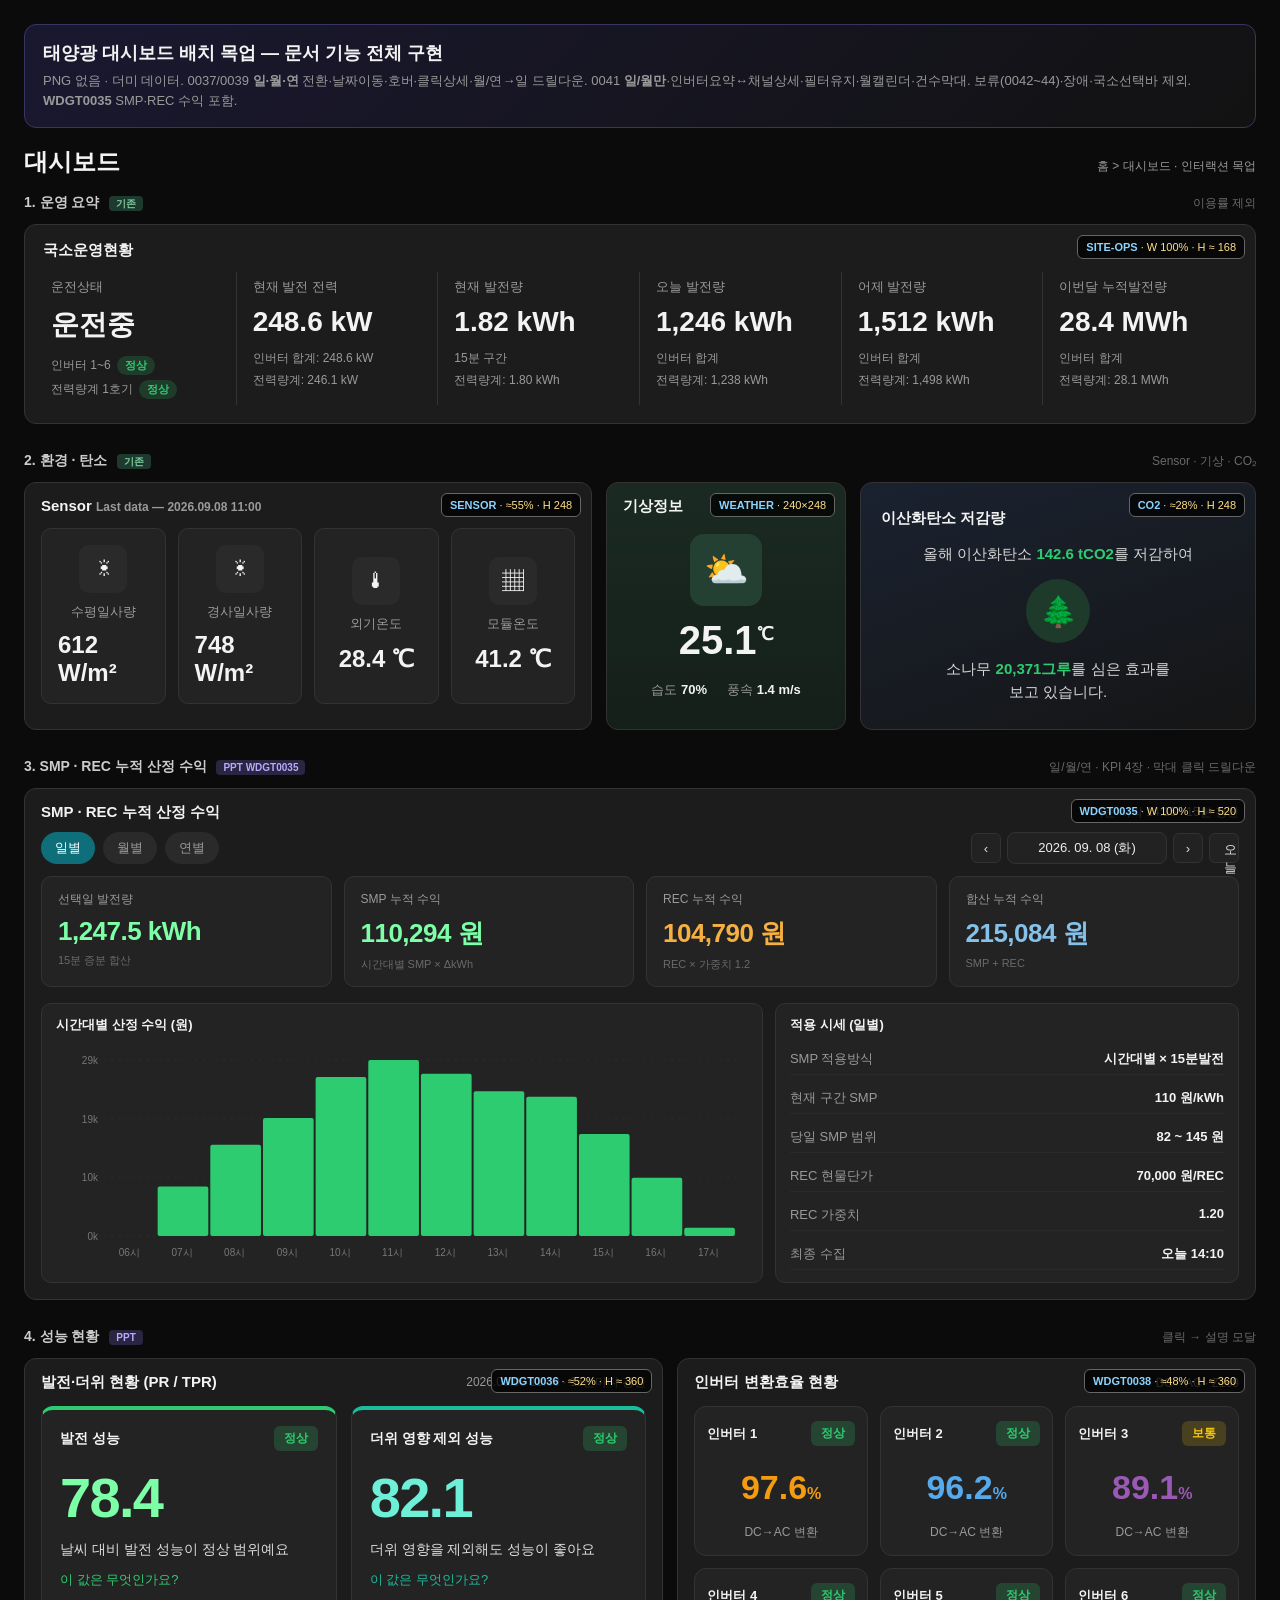
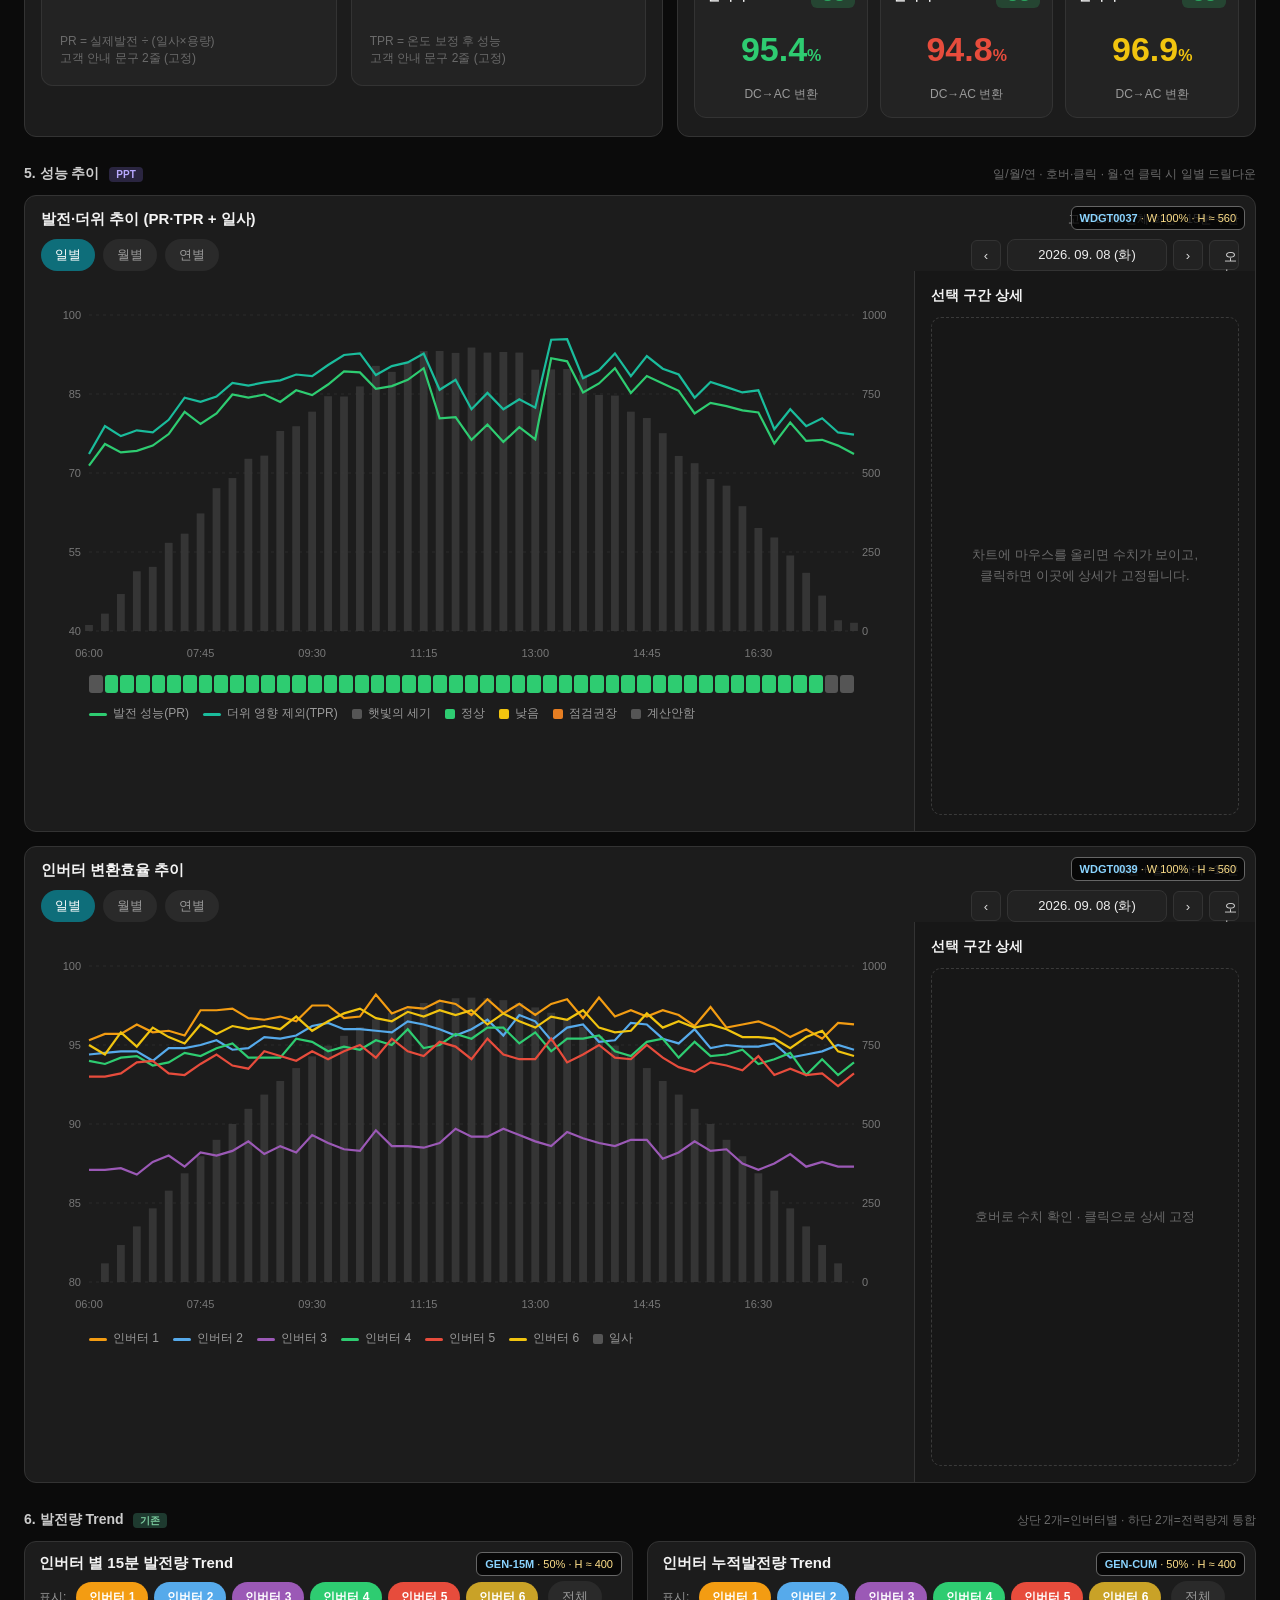
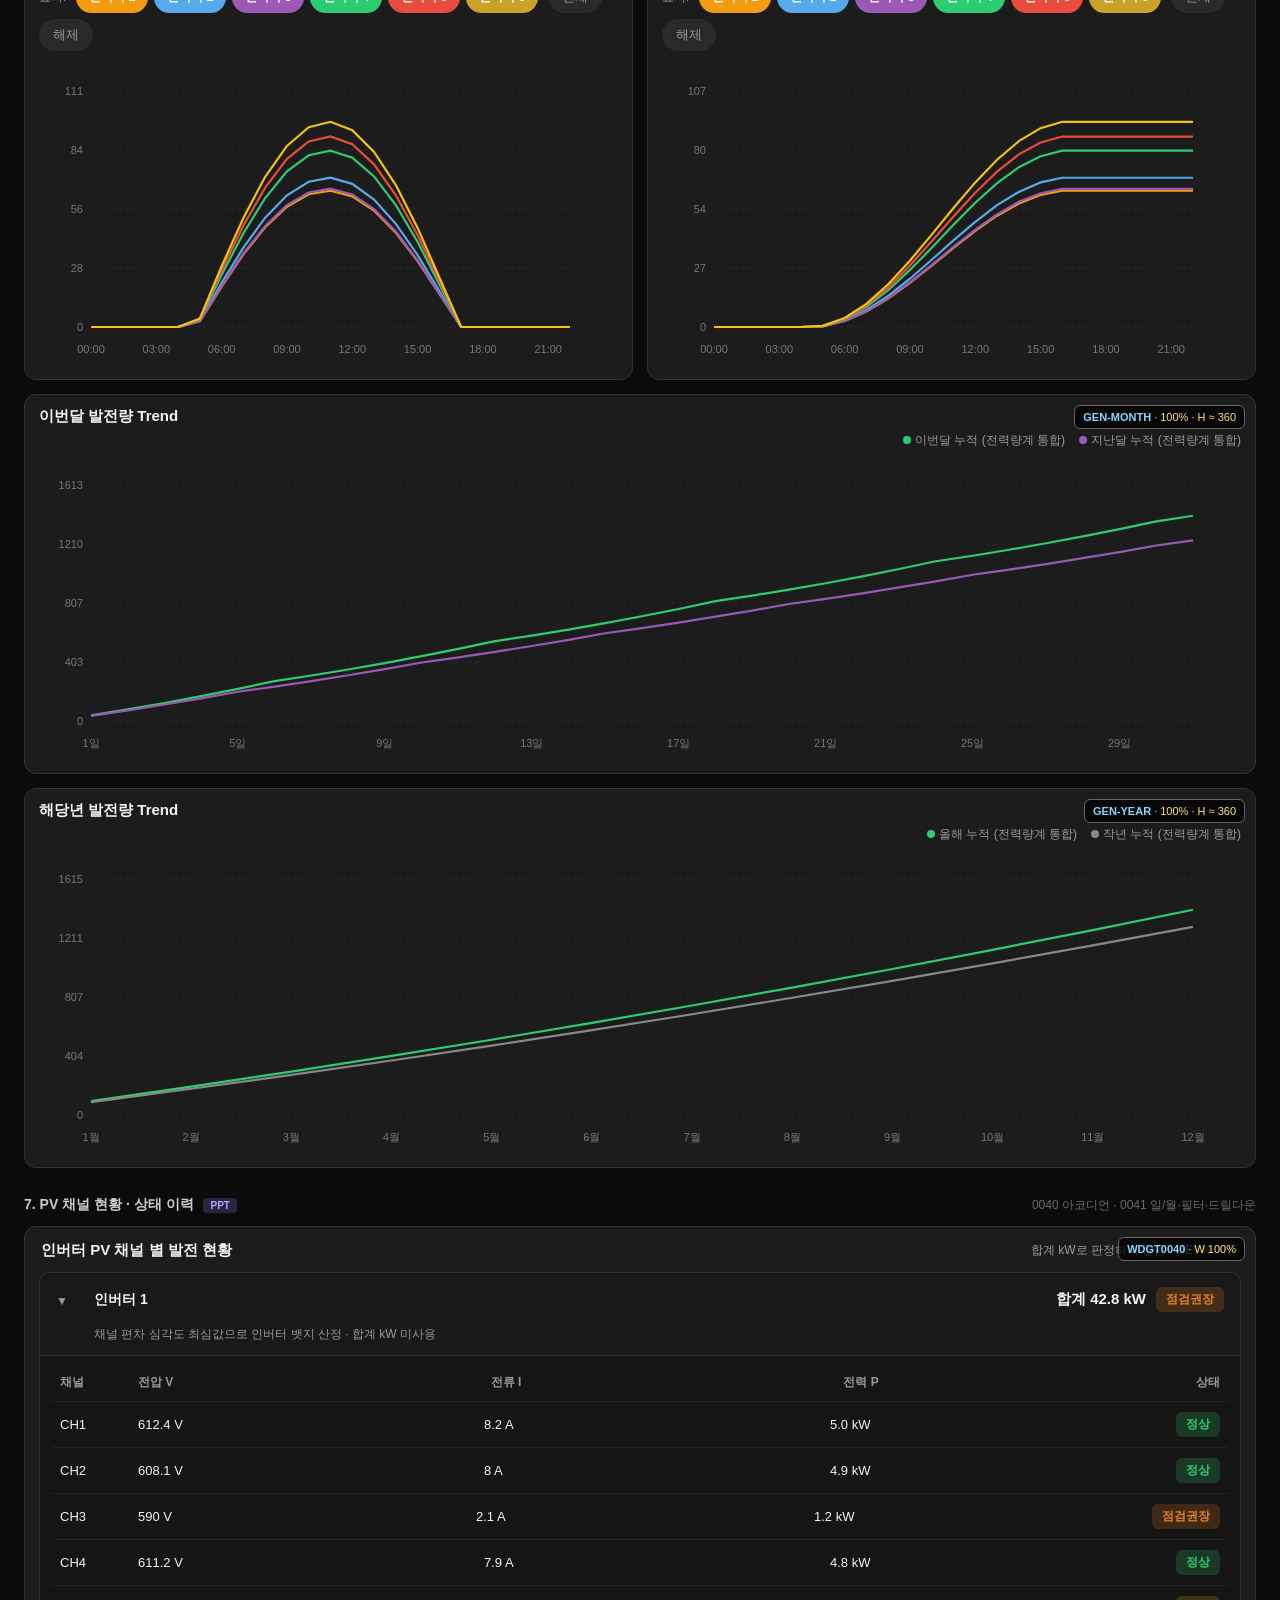
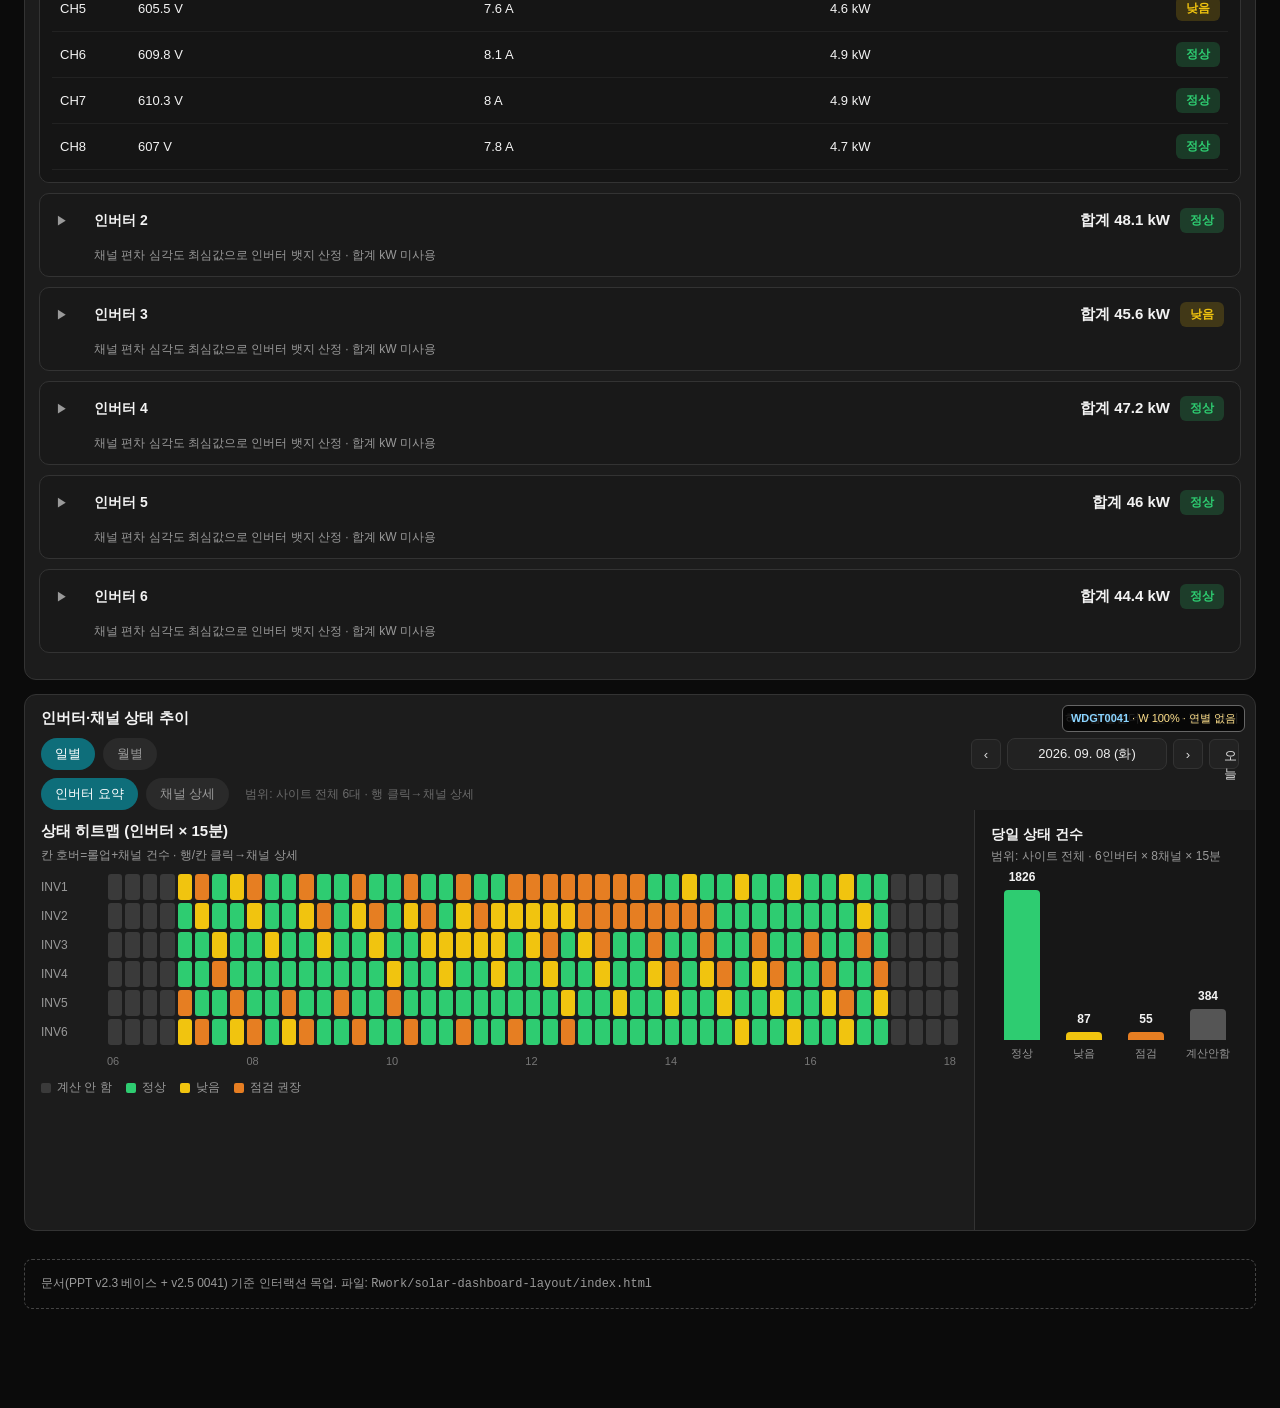
==== commit 40fd30fa: "Add WDGT0035 SMP REC cumulative revenue widget Co-authored-by: Cursor <cursoragent@cursor.com>" ====
--- a/index.html
+++ b/index.html
@@ -169,8 +169,10 @@
     .hm-row-click { cursor: pointer; }
     .select-inv {
       background: #222; color: #eee; border: 1px solid var(--line); border-radius: 8px;
-      padding: 6px 10px; font-size: 13px;
-    }
+      padding: 7px 28px 7px 12px; font-size: 13px; min-width: 120px;
+      appearance: auto; cursor: pointer;
+    }
+    .select-inv:focus { outline: 1px solid var(--accent); }
     .inv-chips { display: flex; flex-wrap: wrap; gap: 6px; align-items: center; }
     .inv-chip {
       border: 1px solid var(--line); background: #222; color: var(--dim);
@@ -188,6 +190,40 @@
       display: flex; flex-wrap: wrap; gap: 6px; align-items: center;
       padding: 8px 0 4px;
     }
+
+    /* WDGT0035 profit */
+    .profit-kpis {
+      display: grid; grid-template-columns: repeat(4, 1fr); gap: 12px;
+      padding: 12px 16px 8px;
+    }
+    .profit-kpi {
+      background: var(--card2); border: 1px solid var(--line); border-radius: 10px;
+      padding: 14px 16px; min-height: 96px;
+    }
+    .profit-kpi .lab { font-size: 12px; color: var(--dim); margin-bottom: 8px; }
+    .profit-kpi .val { font-size: 26px; font-weight: 800; letter-spacing: -0.02em; }
+    .profit-kpi .sub { font-size: 11px; color: var(--muted); margin-top: 6px; }
+    .profit-kpi .val.g { color: #7dffa8; }
+    .profit-kpi .val.o { color: #f5b041; }
+    .profit-kpi .val.b { color: #85c1e9; }
+    .profit-body {
+      display: grid; grid-template-columns: 1.4fr 0.9fr; gap: 12px;
+      padding: 8px 16px 16px;
+    }
+    .profit-panel {
+      background: var(--card2); border: 1px solid var(--line); border-radius: 10px;
+      padding: 12px 14px; min-height: 280px;
+    }
+    .profit-panel h4 { margin: 0 0 10px; font-size: 13px; }
+    .price-list { display: flex; flex-direction: column; gap: 8px; font-size: 13px; }
+    .price-list .row2 {
+      display: flex; justify-content: space-between; gap: 12px;
+      padding: 6px 0; border-bottom: 1px solid #2a2a2a;
+    }
+    .price-list .k { color: var(--dim); }
+    .price-list .v { font-weight: 600; text-align: right; }
+    .bar-chart { width: 100%; height: 220px; }
+    .bar-chart svg { width: 100%; height: 100%; display: block; }
     .cal-grid { display: grid; grid-template-columns: repeat(7, 1fr); gap: 8px; }
     .cal-head { text-align: center; font-size: 12px; color: var(--dim); padding: 4px; }
     .cal-cell {
@@ -228,7 +264,7 @@
       <h1>태양광 대시보드 배치 목업 — 문서 기능 전체 구현</h1>
       <p>
         PNG 없음 · 더미 데이터. 0037/0039 <strong>일·월·연</strong> 전환·날짜이동·호버·클릭상세·월/연→일 드릴다운.
-        0041 <strong>일/월만</strong>·인버터요약↔채널상세·필터유지·월캘린더·건수막대. 보류(0042~44)·장애·국소선택바 제외.
+        0041 <strong>일/월만</strong>·인버터요약↔채널상세·필터유지·월캘린더·건수막대.         보류(0042~44)·장애·국소선택바 제외. <strong>WDGT0035</strong> SMP·REC 수익 포함.
       </p>
     </div>
 
@@ -285,9 +321,46 @@
       </div>
     </section>
 
-    <!-- 3 -->
+    <!-- 3 WDGT0035 -->
     <section class="section">
-      <div class="section-head"><h3>3. 성능 현황 <span class="pill pill-p">PPT</span></h3><span class="hint">클릭 → 설명 모달</span></div>
+      <div class="section-head">
+        <h3>3. SMP · REC 누적 산정 수익 <span class="pill pill-p">PPT WDGT0035</span></h3>
+        <span class="hint">일/월/연 · KPI 4장 · 막대 클릭 드릴다운</span>
+      </div>
+      <div class="widget" id="wdgt0035">
+        <div class="size-tag"><span class="id">WDGT0035</span> · W 100% · H ≈ 520</div>
+        <div class="w-head">
+          <div class="w-title">SMP · REC 누적 산정 수익</div>
+          <div class="w-sub" id="p35Hint">기준 시각 — · 15분 갱신</div>
+        </div>
+        <div class="toolbar" id="p35Toolbar">
+          <button class="tab on" data-period="day">일별</button>
+          <button class="tab" data-period="month">월별</button>
+          <button class="tab" data-period="year">연별</button>
+          <div class="date-nav">
+            <button type="button" data-nav="-1">‹</button>
+            <div class="date-box" id="p35DateBox">2026. 09. 08 (화)</div>
+            <button type="button" data-nav="1">›</button>
+            <button type="button" class="tab" data-nav="today">오늘</button>
+          </div>
+        </div>
+        <div class="profit-kpis" id="p35Kpis"></div>
+        <div class="profit-body">
+          <div class="profit-panel">
+            <h4 id="p35ChartTitle">시간대별 산정 수익 (원)</h4>
+            <div class="bar-chart" id="p35Chart"></div>
+          </div>
+          <div class="profit-panel">
+            <h4 id="p35PriceTitle">적용 시세 (일별)</h4>
+            <div class="price-list" id="p35Price"></div>
+          </div>
+        </div>
+      </div>
+    </section>
+
+    <!-- 4 -->
+    <section class="section">
+      <div class="section-head"><h3>4. 성능 현황 <span class="pill pill-p">PPT</span></h3><span class="hint">클릭 → 설명 모달</span></div>
       <div class="row">
         <div class="widget" style="flex:1.05" id="wdgt0036">
           <div class="size-tag"><span class="id">WDGT0036</span> · ≈52% · H ≈ 360</div>
@@ -317,9 +390,9 @@
       </div>
     </section>
 
-    <!-- 4 -->
+    <!-- 5 -->
     <section class="section">
-      <div class="section-head"><h3>4. 성능 추이 <span class="pill pill-p">PPT</span></h3><span class="hint">일/월/연 · 호버·클릭 · 월·연 클릭 시 일별 드릴다운</span></div>
+      <div class="section-head"><h3>5. 성능 추이 <span class="pill pill-p">PPT</span></h3><span class="hint">일/월/연 · 호버·클릭 · 월·연 클릭 시 일별 드릴다운</span></div>
 
       <div class="widget" style="margin-bottom:var(--gap)" id="wdgt0037">
         <div class="size-tag"><span class="id">WDGT0037</span> · W 100% · H ≈ 560</div>
@@ -379,7 +452,7 @@
 
     <!-- 5 -->
     <section class="section">
-      <div class="section-head"><h3>5. 발전량 Trend <span class="pill pill-e">기존</span></h3><span class="hint">상단 2개=인버터별 · 하단 2개=전력량계 통합</span></div>
+      <div class="section-head"><h3>6. 발전량 Trend <span class="pill pill-e">기존</span></h3><span class="hint">상단 2개=인버터별 · 하단 2개=전력량계 통합</span></div>
       <div class="row" style="margin-bottom:var(--gap)">
         <div class="widget chart-panel" style="flex:1">
           <div class="size-tag"><span class="id">GEN-15M</span> · 50% · H ≈ 400</div>
@@ -416,7 +489,7 @@
 
     <!-- 6 -->
     <section class="section">
-      <div class="section-head"><h3>6. PV 채널 현황 · 상태 이력 <span class="pill pill-p">PPT</span></h3><span class="hint">0040 아코디언 · 0041 일/월·필터·드릴다운</span></div>
+      <div class="section-head"><h3>7. PV 채널 현황 · 상태 이력 <span class="pill pill-p">PPT</span></h3><span class="hint">0040 아코디언 · 0041 일/월·필터·드릴다운</span></div>
 
       <div class="widget" style="margin-bottom:var(--gap)" id="wdgt0040">
         <div class="size-tag"><span class="id">WDGT0040</span> · W 100%</div>
@@ -437,18 +510,32 @@
             <button type="button" class="tab" data-nav="today">오늘</button>
           </div>
         </div>
-        <!-- 일별: 인버터 요약 | 채널 상세 + (채널상세일 때) INV1~6 칩 -->
+        <!-- 일별: 인버터 요약 | 채널 상세 + (채널상세일 때) 인버터 드롭다운 -->
         <div class="toolbar" id="hmDayBar" style="padding-top:8px">
           <button class="tab on" data-mode="inv">인버터 요약</button>
           <button class="tab" data-mode="ch">채널 상세</button>
-          <div class="inv-chips" id="hmDayInvChips" style="display:none;margin-left:8px"></div>
+          <select class="select-inv" id="hmDayInvSelect" style="display:none;margin-left:8px" aria-label="인버터 선택">
+            <option value="1">인버터 1</option>
+            <option value="2" selected>인버터 2</option>
+            <option value="3">인버터 3</option>
+            <option value="4">인버터 4</option>
+            <option value="5">인버터 5</option>
+            <option value="6">인버터 6</option>
+          </select>
           <span class="hint-inline" id="hmDayHint">범위: 사이트 전체 6대 · 행 클릭→채널 상세</span>
         </div>
-        <!-- 월별: 사이트 전체 | INV1~6 (설계서 필터) -->
+        <!-- 월별: 사이트 전체 | 인버터 드롭다운 -->
         <div class="toolbar" id="hmMonthBar" style="padding-top:8px;display:none">
-          <button class="tab scope on" data-scope="site">사이트 전체</button>
-          <div class="inv-chips" id="hmMonthInvChips"></div>
-          <span class="hint-inline">필터: 전체 ↔ 인버터 1~6 · 일별 이동 시 유지</span>
+          <button class="tab on" data-scope="site">사이트 전체</button>
+          <select class="select-inv" id="hmMonthInvSelect" aria-label="인버터 필터">
+            <option value="1">인버터 1</option>
+            <option value="2">인버터 2</option>
+            <option value="3">인버터 3</option>
+            <option value="4">인버터 4</option>
+            <option value="5">인버터 5</option>
+            <option value="6">인버터 6</option>
+          </select>
+          <span class="hint-inline">필터: 사이트 전체 ↔ 드롭다운으로 인버터 1~6 · 일별 이동 시 유지</span>
         </div>
         <div class="hm41-shell">
           <div class="hm41-main">
@@ -980,6 +1067,199 @@
       }
     });
     updateInvChrome();
+
+    // ---------- WDGT0035 SMP·REC 수익 ----------
+    const p35 = { period: "day", date: new Date(2026, 8, 8) };
+    function won(n) { return Math.round(n).toLocaleString("ko-KR") + " 원"; }
+    function kwh(n) { return n.toLocaleString("ko-KR", { maximumFractionDigits: 1 }) + " kWh"; }
+
+    function buildP35(period, date) {
+      const rnd = seed(3500 + date.getFullYear() * 100 + date.getMonth() * 10 + date.getDate() + period.length);
+      if (period === "day") {
+        const labels = [];
+        const bars = [];
+        for (let h = 6; h <= 17; h++) {
+          labels.push(String(h).padStart(2, "0") + "시");
+          const bell = Math.sin(Math.PI * ((h - 6) / 11));
+          bars.push(Math.round(Math.max(0, bell * 28000 + (rnd() - 0.5) * 4000)));
+        }
+        const gen = 1247.5;
+        const smp = bars.reduce((a, b) => a + b, 0) * 0.55;
+        const rec = Math.round((gen / 1000) * 70000 * 1.2);
+        return {
+          labels, bars,
+          kpis: [
+            { lab: "선택일 발전량", val: kwh(gen), sub: "15분 증분 합산", cls: "g" },
+            { lab: "SMP 누적 수익", val: won(smp), sub: "시간대별 SMP × ΔkWh", cls: "g" },
+            { lab: "REC 누적 수익", val: won(rec), sub: "REC × 가중치 1.2", cls: "o" },
+            { lab: "합산 누적 수익", val: won(smp + rec), sub: "SMP + REC", cls: "b" },
+          ],
+          price: [
+            ["SMP 적용방식", "시간대별 × 15분발전"],
+            ["현재 구간 SMP", "110 원/kWh"],
+            ["당일 SMP 범위", "82 ~ 145 원"],
+            ["REC 현물단가", "70,000 원/REC"],
+            ["REC 가중치", "1.20"],
+            ["최종 수집", "오늘 14:10"],
+          ],
+          chartTitle: "시간대별 산정 수익 (원)",
+          priceTitle: "적용 시세 (일별)",
+          hint: "기준 시각 14:15 · 15분 갱신",
+          drill: null,
+        };
+      }
+      if (period === "month") {
+        const n = daysInMonth(date.getFullYear(), date.getMonth());
+        const labels = [], bars = [];
+        for (let d = 1; d <= n; d++) {
+          labels.push(d + "일");
+          bars.push(Math.round(180000 + Math.sin(d / 4) * 80000 + rnd() * 40000));
+        }
+        const gen = 38420;
+        const smp = 4210800, rec = 3226080;
+        return {
+          labels, bars,
+          kpis: [
+            { lab: "선택월 발전량", val: kwh(gen), sub: "일별 합산", cls: "g" },
+            { lab: "SMP 월 누적 수익", val: won(smp), sub: "일별 SMP수익 합산", cls: "g" },
+            { lab: "REC 월 누적 수익", val: won(rec), sub: "일별 REC수익 합산", cls: "o" },
+            { lab: "합산 월 누적 수익", val: won(smp + rec), sub: "SMP + REC", cls: "b" },
+          ],
+          price: [
+            ["SMP 산정방식", "일별 수익 합산"],
+            ["월 가중평균 SMP", "109.6 원/kWh"],
+            ["(참고·역산)", "월 SMP수익 ÷ 월 kWh"],
+            ["REC 월평균 단가", "68,500 원/REC"],
+            ["REC 가중치", "1.20"],
+            ["데이터", "KPX 시간대별 보관"],
+          ],
+          chartTitle: "일별 산정 수익 (원)",
+          priceTitle: "적용 시세 (월별)",
+          hint: "월 마감 전 · 정산 전 산정 · 막대 클릭→일별",
+          drill: "day",
+        };
+      }
+      const labels = [], bars = [];
+      for (let m = 1; m <= 12; m++) {
+        labels.push(m + "월");
+        bars.push(Math.round(5500000 + Math.sin(m / 2) * 1500000 + rnd() * 500000));
+      }
+      const gen = 412500;
+      const smp = 45200000, rec = 34650000;
+      return {
+        labels, bars,
+        kpis: [
+          { lab: "선택년 발전량", val: (gen / 1000).toLocaleString("ko-KR") + " MWh", sub: "월별 합산", cls: "g" },
+          { lab: "SMP 연 누적 수익", val: won(smp), sub: "월별 SMP수익 합산", cls: "g" },
+          { lab: "REC 연 누적 수익", val: won(rec), sub: "월별 REC수익 합산", cls: "o" },
+          { lab: "합산 연 누적 수익", val: won(smp + rec), sub: "SMP + REC", cls: "b" },
+        ],
+        price: [
+          ["SMP 산정방식", "월별 수익 합산"],
+          ["연 가중평균 SMP", "109.6 원/kWh"],
+          ["REC 연평균 단가", "68,000 원/REC"],
+          ["REC 가중치", "1.20"],
+          ["데이터", "월 마감 저장값 합산"],
+        ],
+        chartTitle: "월별 산정 수익 (원)",
+        priceTitle: "적용 시세 (연별)",
+        hint: "연도 피커 · 막대 클릭→해당 월별",
+        drill: "month",
+      };
+    }
+
+    function renderP35Bars(data) {
+      const el = document.getElementById("p35Chart");
+      const w = Math.max(320, el.clientWidth || 600);
+      const h = 220;
+      const pad = { l: 48, r: 12, t: 16, b: 28 };
+      const iw = w - pad.l - pad.r, ih = h - pad.t - pad.b;
+      const max = Math.max(...data.bars, 1);
+      const n = data.bars.length;
+      const gap = 2;
+      const bw = Math.max(3, iw / n - gap);
+      let svg = `<svg viewBox="0 0 ${w} ${h}" preserveAspectRatio="none">`;
+      for (let g = 0; g <= 3; g++) {
+        const y = pad.t + (ih * g) / 3;
+        svg += `<line x1="${pad.l}" y1="${y}" x2="${w - pad.r}" y2="${y}" stroke="#2a2a2a" stroke-dasharray="3 4"/>`;
+        const lv = max - (max * g) / 3;
+        svg += `<text x="${pad.l - 6}" y="${y + 4}" fill="#777" font-size="10" text-anchor="end">${Math.round(lv / 1000)}k</text>`;
+      }
+      data.bars.forEach((v, i) => {
+        const x = pad.l + i * (iw / n) + gap / 2;
+        const bh = (v / max) * ih;
+        const y = pad.t + ih - bh;
+        svg += `<rect class="p35bar" data-i="${i}" x="${x}" y="${y}" width="${bw}" height="${bh}" fill="#2ecc71" rx="2" style="cursor:pointer"/>`;
+      });
+      const step = Math.max(1, Math.floor(n / 8));
+      for (let i = 0; i < n; i += step) {
+        const x = pad.l + i * (iw / n) + bw / 2;
+        svg += `<text x="${x}" y="${h - 8}" fill="#777" font-size="10" text-anchor="middle">${data.labels[i]}</text>`;
+      }
+      svg += `</svg>`;
+      el.innerHTML = svg;
+      el.querySelectorAll(".p35bar").forEach(rect => {
+        const i = +rect.dataset.i;
+        rect.addEventListener("mousemove", e => {
+          showTip(`<div class="t">${data.labels[i]}</div>
+            <div class="r"><span>산정 수익</span><span>${won(data.bars[i])}</span></div>`, e.clientX, e.clientY);
+        });
+        rect.addEventListener("mouseleave", hideTip);
+        rect.addEventListener("click", () => {
+          hideTip();
+          if (data.drill === "day") {
+            p35.period = "day";
+            p35.date = new Date(p35.date.getFullYear(), p35.date.getMonth(), i + 1);
+            refreshP35();
+          } else if (data.drill === "month") {
+            p35.period = "month";
+            p35.date = new Date(p35.date.getFullYear(), i, 1);
+            refreshP35();
+          } else {
+            openModal(`WDGT0035 · ${data.labels[i]}`, `
+              <table><tr><th>항목</th><th>값</th></tr>
+              <tr><td>산정 수익</td><td><b>${won(data.bars[i])}</b></td></tr>
+              <tr><td>기간</td><td>${data.labels[i]}</td></tr></table>
+              <p style="color:#888;font-size:12px">가라 데이터 · SMP×ΔkWh + REC 산정</p>`);
+          }
+        });
+      });
+    }
+
+    function refreshP35() {
+      const data = buildP35(p35.period, p35.date);
+      document.querySelectorAll("#p35Toolbar [data-period]").forEach(b => {
+        b.classList.toggle("on", b.dataset.period === p35.period);
+      });
+      const box = document.getElementById("p35DateBox");
+      if (p35.period === "day") box.textContent = fmtDay(p35.date);
+      else if (p35.period === "month") box.textContent = fmtMonth(p35.date);
+      else box.textContent = fmtYear(p35.date);
+      document.getElementById("p35Hint").textContent = data.hint;
+      document.getElementById("p35ChartTitle").textContent = data.chartTitle;
+      document.getElementById("p35PriceTitle").textContent = data.priceTitle;
+      document.getElementById("p35Kpis").innerHTML = data.kpis.map(k => `
+        <div class="profit-kpi">
+          <div class="lab">${k.lab}</div>
+          <div class="val ${k.cls}">${k.val}</div>
+          <div class="sub">${k.sub}</div>
+        </div>`).join("");
+      document.getElementById("p35Price").innerHTML = data.price.map(([k, v]) => `
+        <div class="row2"><span class="k">${k}</span><span class="v">${v}</span></div>`).join("");
+      renderP35Bars(data);
+    }
+
+    document.getElementById("p35Toolbar").addEventListener("click", e => {
+      const t = e.target;
+      if (t.dataset.period) { p35.period = t.dataset.period; refreshP35(); }
+      else if (t.dataset.nav) {
+        if (t.dataset.nav === "today") p35.date = new Date(2026, 8, 8);
+        else p35.date = addPeriod(p35.date, p35.period, +t.dataset.nav);
+        refreshP35();
+      }
+    });
+    new ResizeObserver(() => refreshP35()).observe(document.getElementById("p35Chart"));
+    refreshP35();
 
     // ---------- gen charts (인버터 6호기 선택) ----------
     function buildInvDaySeries(kind) {
@@ -1191,8 +1471,8 @@
     }
 
     // ---------- 0041 (설계서 v2.5) ----------
-    // 일별: 인버터 요약(6행) | 채널 상세(INV1~6 칩 선택, CH8행)
-    // 월별: 사이트 전체 | INV1~6 필터 칩 (모드 탭 없음)
+    // 일별: 인버터 요약(6행) | 채널 상세(드롭다운으로 INV 선택, CH8행)
+    // 월별: 사이트 전체 | 인버터 드롭다운 (1~6)
     // 채널상세에서 고른 INV는 월별 필터로 유지
     const hmState = {
       period: "day",
@@ -1272,37 +1552,19 @@
         </div>`).join("");
     }
 
-    function paintDayInvChips() {
-      const host = document.getElementById("hmDayInvChips");
-      host.innerHTML = INV_EFF.map((inv, i) => {
-        const id = i + 1;
-        return `<button type="button" class="inv-chip ${hmState.invId === id ? "on" : ""}" data-inv="${id}">${inv.name}</button>`;
-      }).join("");
-      host.querySelectorAll(".inv-chip").forEach(btn => {
-        btn.onclick = () => {
-          hmState.invId = +btn.dataset.inv;
-          hmState.filter = "inv";
-          refreshHm();
-        };
-      });
-    }
-    function paintMonthInvChips() {
-      const host = document.getElementById("hmMonthInvChips");
-      host.innerHTML = INV_EFF.map((inv, i) => {
-        const id = i + 1;
-        const on = hmState.filter === "inv" && hmState.invId === id;
-        return `<button type="button" class="inv-chip ${on ? "on" : ""}" data-inv="${id}">${inv.name}</button>`;
-      }).join("");
-      host.querySelectorAll(".inv-chip").forEach(btn => {
-        btn.onclick = () => {
-          hmState.filter = "inv";
-          hmState.invId = +btn.dataset.inv;
-          refreshHm();
-        };
-      });
+    function syncDayInvSelect() {
+      const sel = document.getElementById("hmDayInvSelect");
+      sel.value = String(hmState.invId);
+    }
+    function syncMonthInvSelect() {
+      const sel = document.getElementById("hmMonthInvSelect");
+      sel.value = String(hmState.invId);
       document.querySelectorAll("#hmMonthBar [data-scope]").forEach(b => {
         b.classList.toggle("on", hmState.filter === "site");
       });
+      // 인버터 필터일 때 드롭다운 강조
+      sel.style.borderColor = hmState.filter === "inv" ? "#0e6e7a" : "";
+      sel.style.boxShadow = hmState.filter === "inv" ? "0 0 0 1px #0e6e7a" : "";
     }
 
     function renderHeatmap() {
@@ -1365,7 +1627,7 @@
       } else {
         const inv = hmState.invId;
         document.getElementById("hmMainTitle").textContent = `상태 히트맵 (INV${inv} · 채널 × 15분)`;
-        document.getElementById("hmMainSub").textContent = "칸 호버=상태+안내 · 클릭→0040 V/I/P · 위 칩으로 INV1~6 선택";
+        document.getElementById("hmMainSub").textContent = "칸 호버=상태+안내 · 클릭→0040 V/I/P · 드롭다운으로 INV1~6 선택";
         for (let ch = 1; ch <= 8; ch++) rowLabels.push({ type: "ch", inv, ch, label: "CH" + ch });
       }
 
@@ -1464,20 +1726,20 @@
         document.querySelectorAll("#hmDayBar [data-mode]").forEach(b => {
           b.classList.toggle("on", b.dataset.mode === hmState.mode);
         });
-        const chips = document.getElementById("hmDayInvChips");
+        const invSelect = document.getElementById("hmDayInvSelect");
         const hint = document.getElementById("hmDayHint");
         if (hmState.mode === "ch") {
-          chips.style.display = "flex";
-          paintDayInvChips();
-          hint.textContent = `채널 상세 · 인버터 ${hmState.invId} 선택 중 (칩으로 1~6 전환) · 월별로 가도 유지`;
+          invSelect.style.display = "";
+          syncDayInvSelect();
+          hint.textContent = `채널 상세 · 드롭다운으로 인버터 선택 (현재 ${hmState.invId}호기) · 월별로 가도 유지`;
         } else {
-          chips.style.display = "none";
+          invSelect.style.display = "none";
           hint.textContent = "범위: 사이트 전체 6대 · 행 클릭→채널 상세";
         }
       } else {
         dayBar.style.display = "none";
         monthBar.style.display = "flex";
-        paintMonthInvChips();
+        syncMonthInvSelect();
       }
       renderHeatmap();
     }
@@ -1503,11 +1765,16 @@
       if (!t) return;
       hmState.mode = t.dataset.mode;
       if (hmState.mode === "inv") {
-        // 요약 복귀 — 필터는 site로 (설계: 요약 막대=사이트 전체)
         hmState.filter = "site";
       } else {
         hmState.filter = "inv";
       }
+      refreshHm();
+    });
+    document.getElementById("hmDayInvSelect").addEventListener("change", e => {
+      hmState.invId = +e.target.value;
+      hmState.filter = "inv";
+      hmState.mode = "ch";
       refreshHm();
     });
     document.getElementById("hmMonthBar").addEventListener("click", e => {
@@ -1515,6 +1782,11 @@
         hmState.filter = "site";
         refreshHm();
       }
+    });
+    document.getElementById("hmMonthInvSelect").addEventListener("change", e => {
+      hmState.filter = "inv";
+      hmState.invId = +e.target.value;
+      refreshHm();
     });
 
     refreshHm();
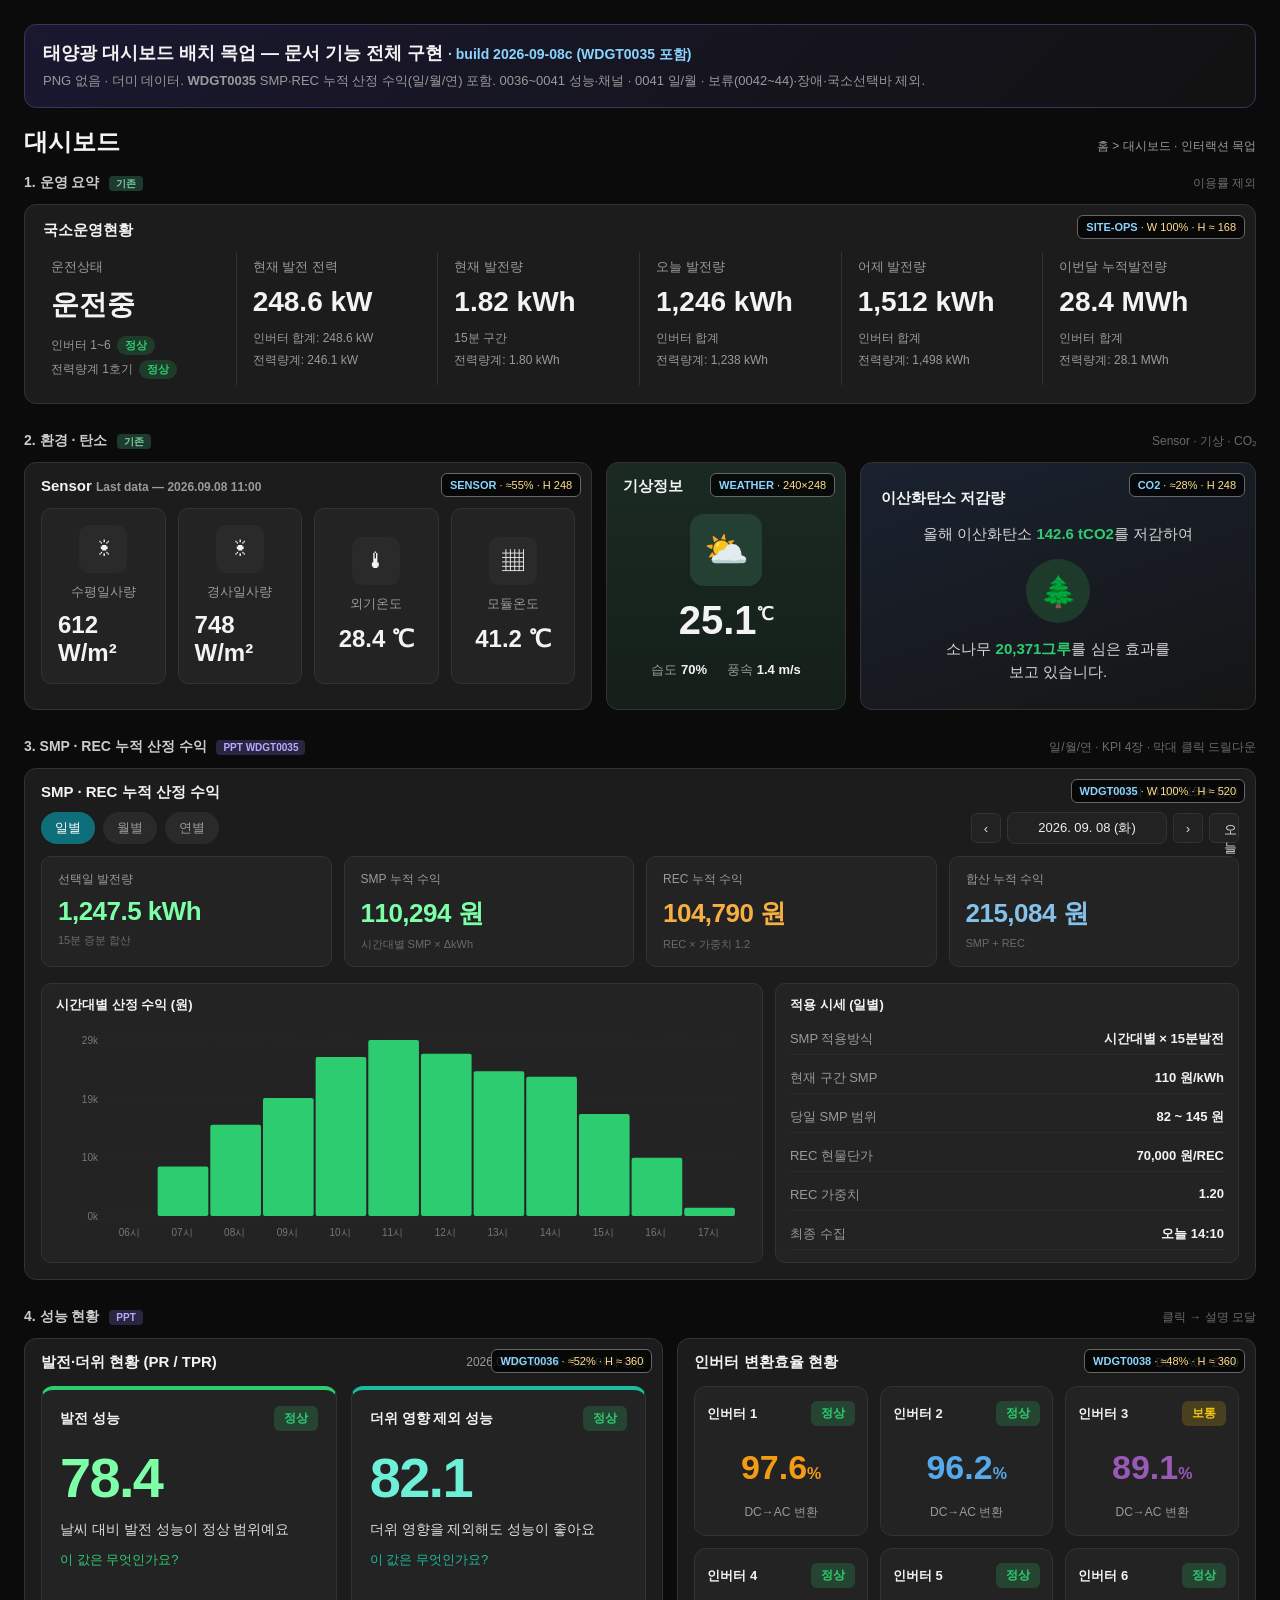
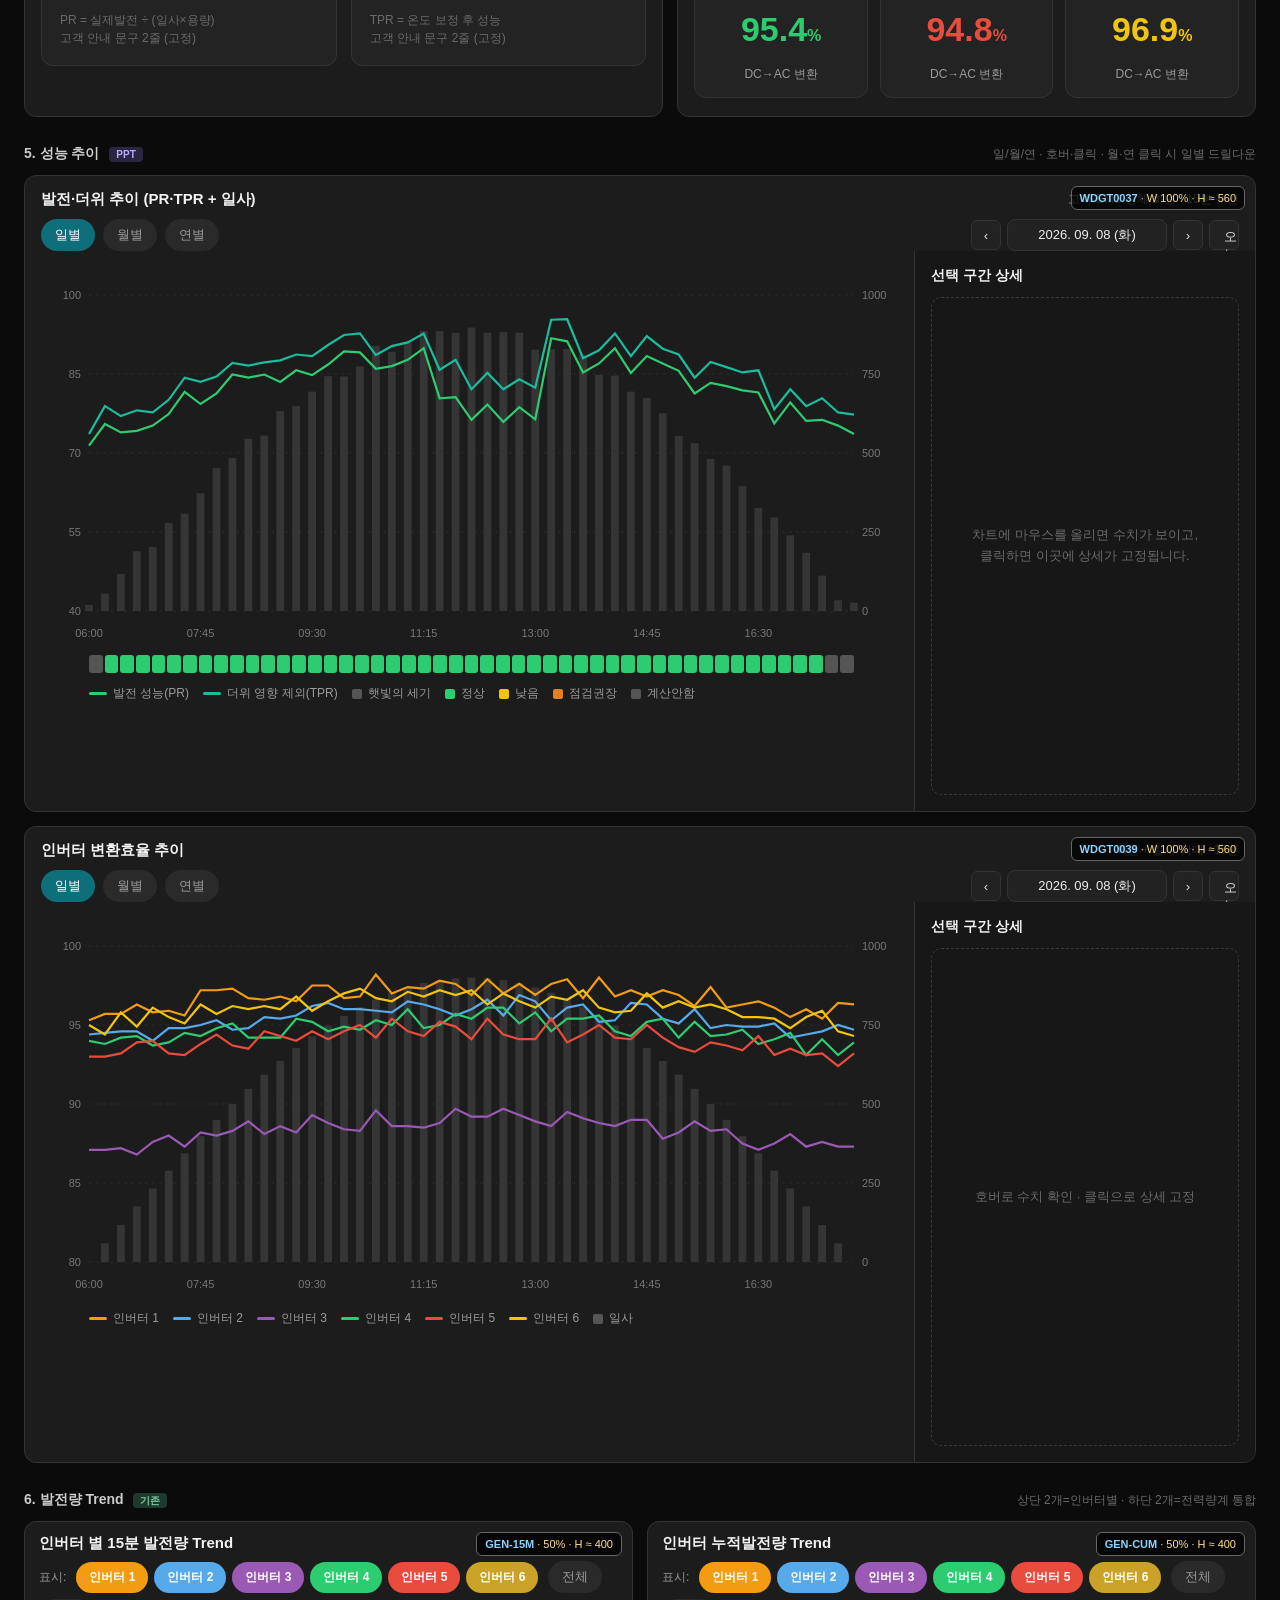
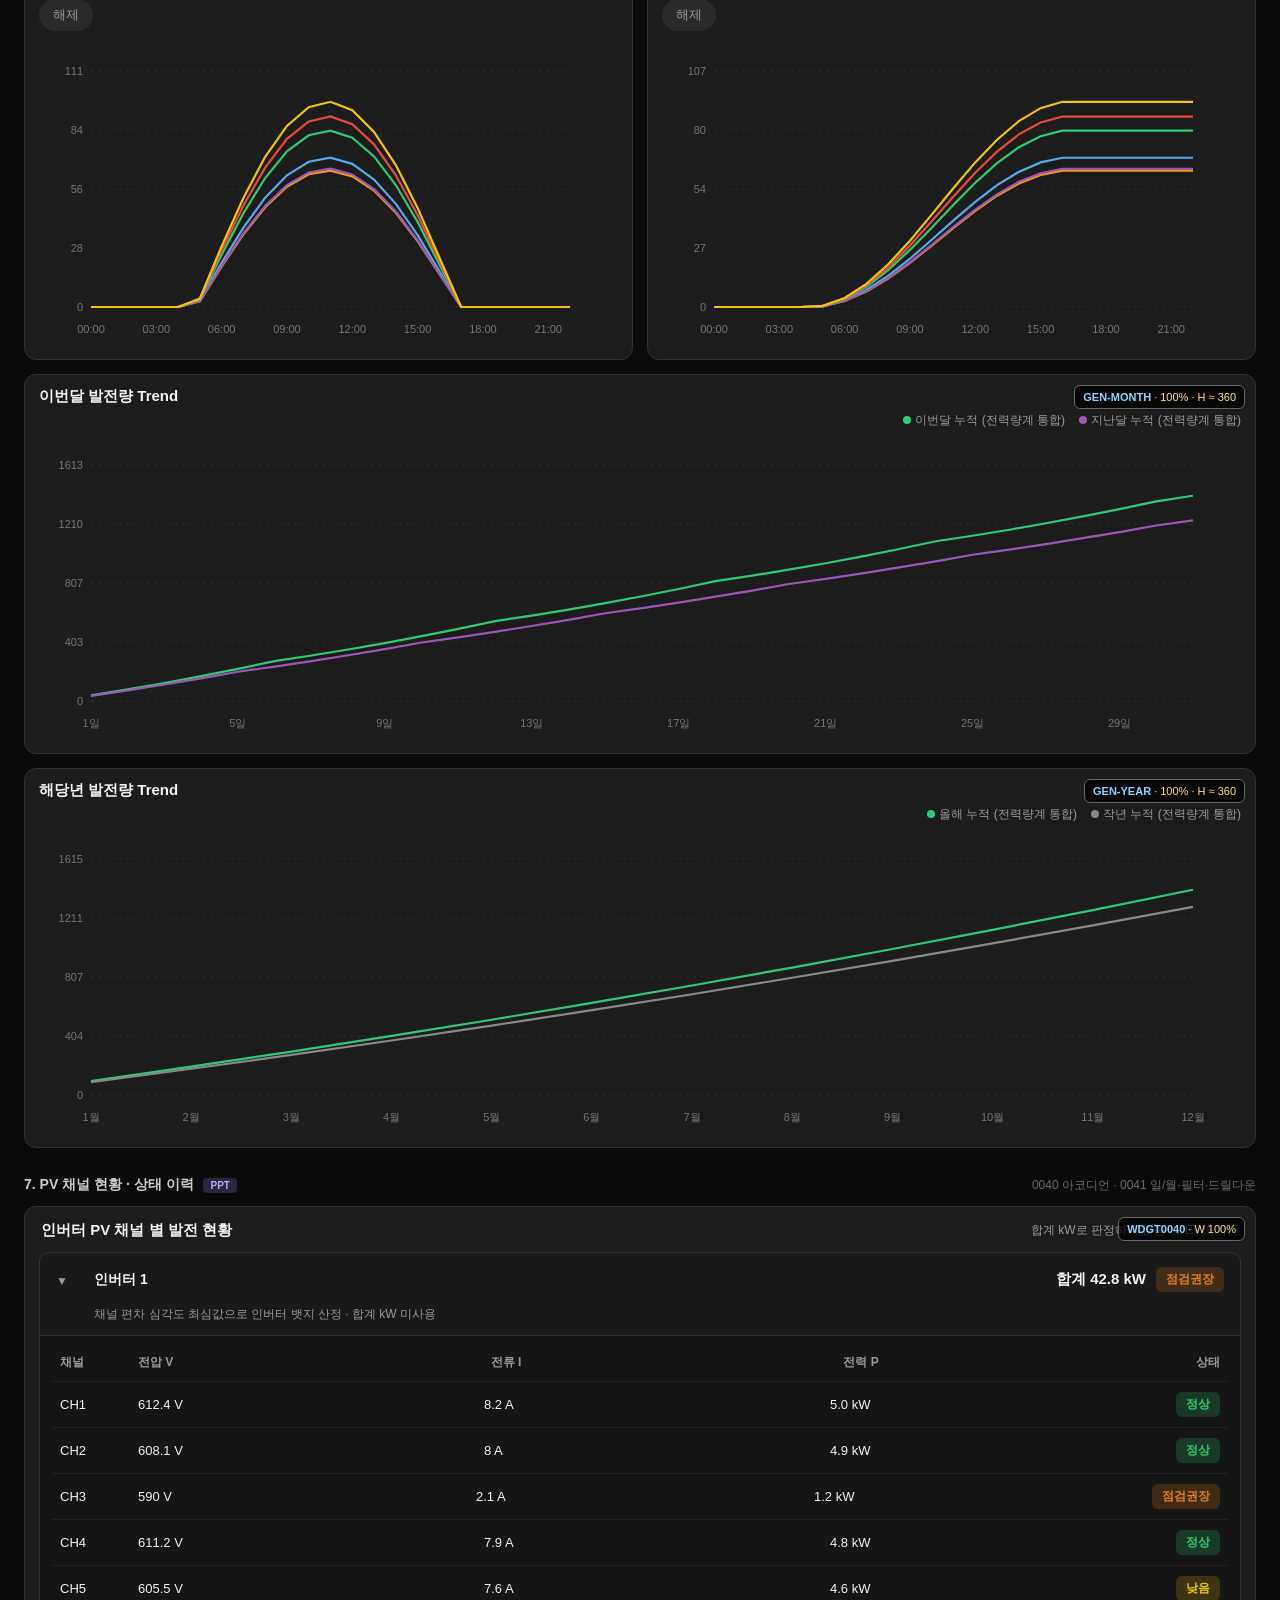
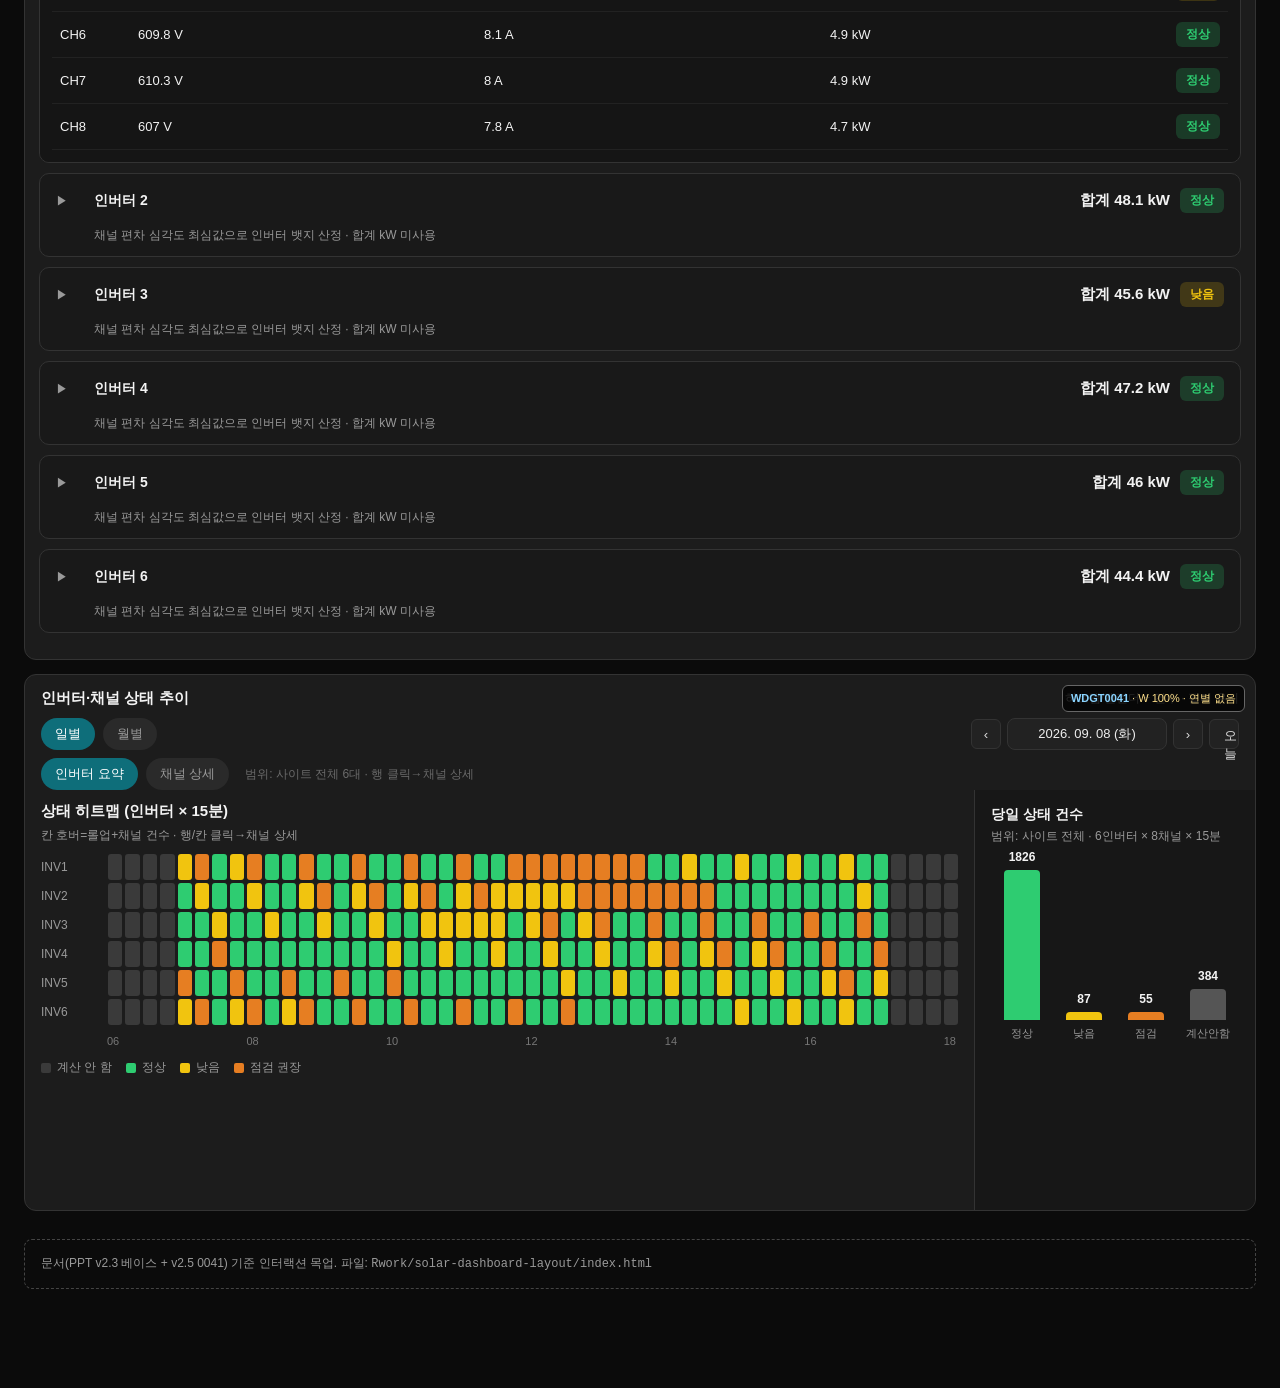
==== commit 925a2757: "Force redeploy: make WDGT0035 section visible with build stamp Co-authored-by: Cursor <cursoragent@c" ====
--- a/index.html
+++ b/index.html
@@ -261,10 +261,10 @@
 <body>
   <div class="page">
     <div class="spec-banner">
-      <h1>태양광 대시보드 배치 목업 — 문서 기능 전체 구현</h1>
+      <h1>태양광 대시보드 배치 목업 — 문서 기능 전체 구현 <span style="color:#8ad4ff;font-size:14px">· build 2026-09-08c (WDGT0035 포함)</span></h1>
       <p>
-        PNG 없음 · 더미 데이터. 0037/0039 <strong>일·월·연</strong> 전환·날짜이동·호버·클릭상세·월/연→일 드릴다운.
-        0041 <strong>일/월만</strong>·인버터요약↔채널상세·필터유지·월캘린더·건수막대.         보류(0042~44)·장애·국소선택바 제외. <strong>WDGT0035</strong> SMP·REC 수익 포함.
+        PNG 없음 · 더미 데이터. <strong>WDGT0035</strong> SMP·REC 누적 산정 수익(일/월/연) 포함.
+        0036~0041 성능·채널 · 0041 일/월 · 보류(0042~44)·장애·국소선택바 제외.
       </p>
     </div>
 
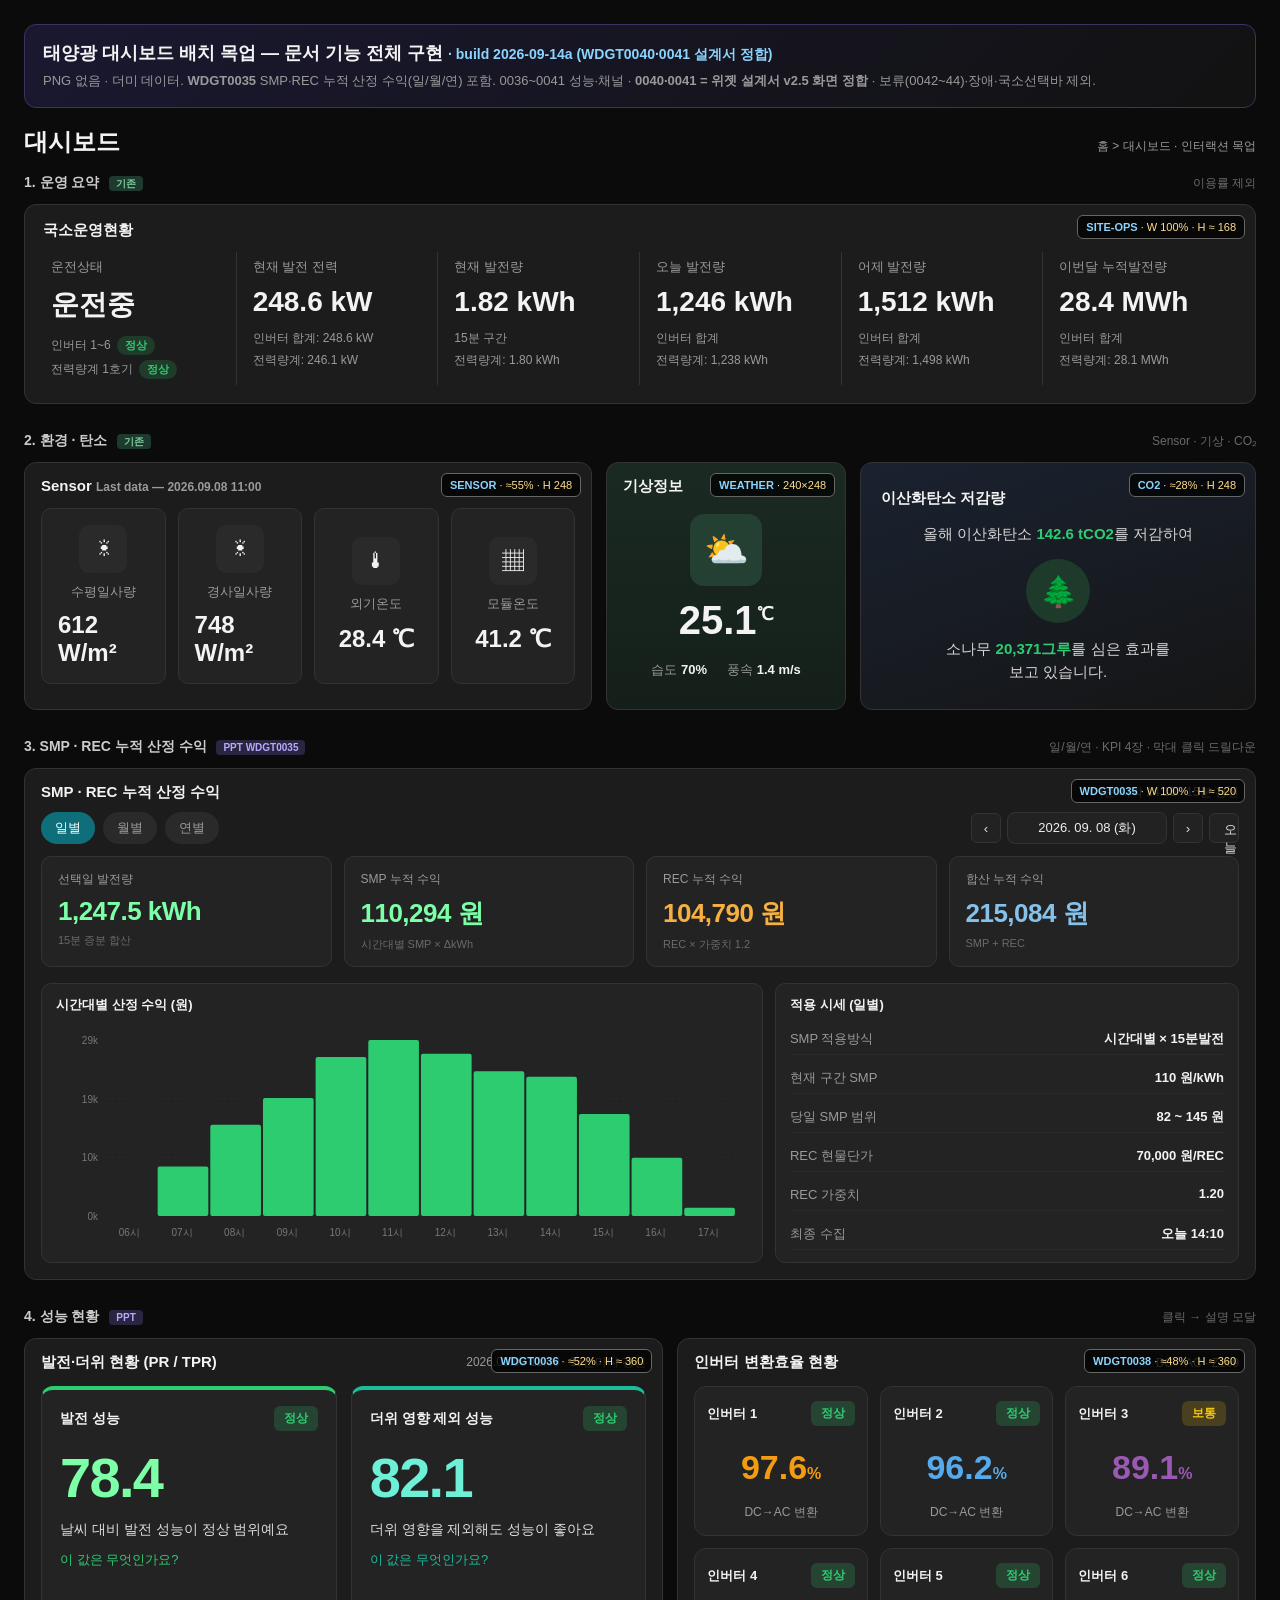
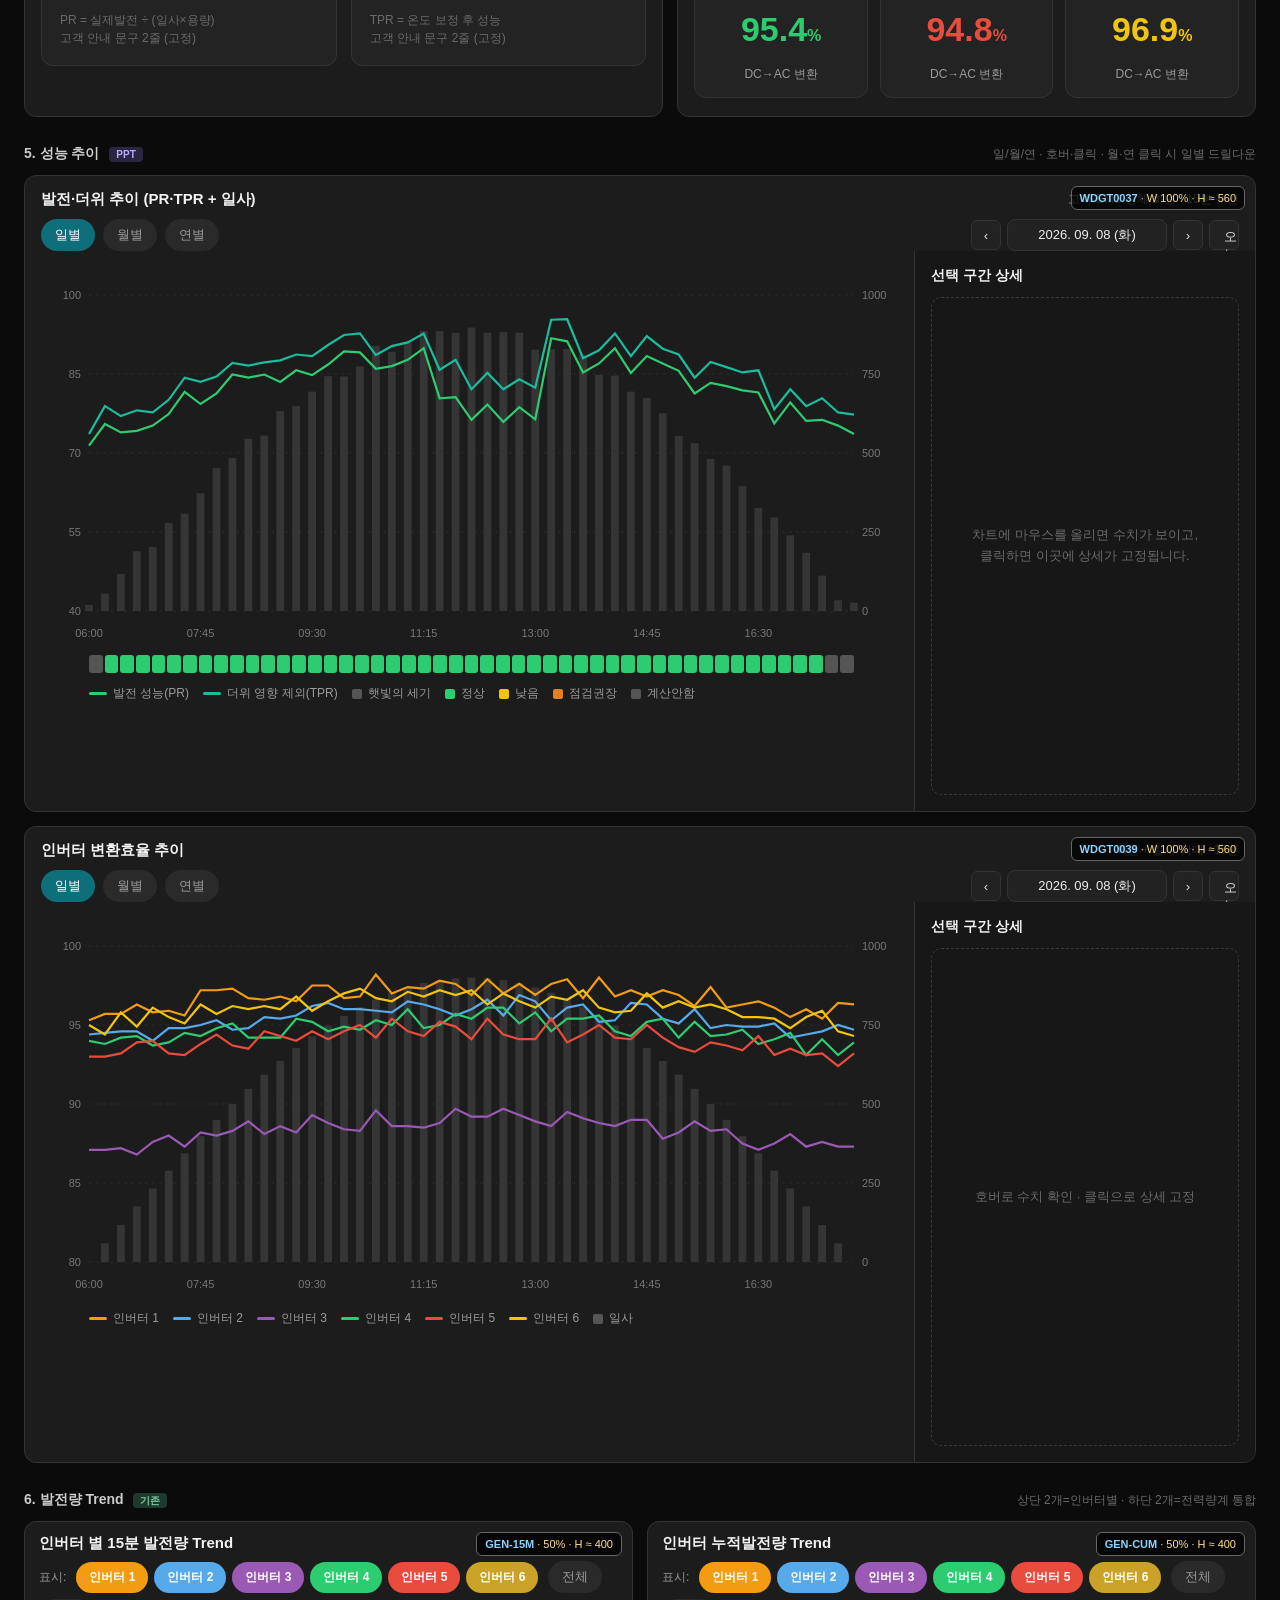
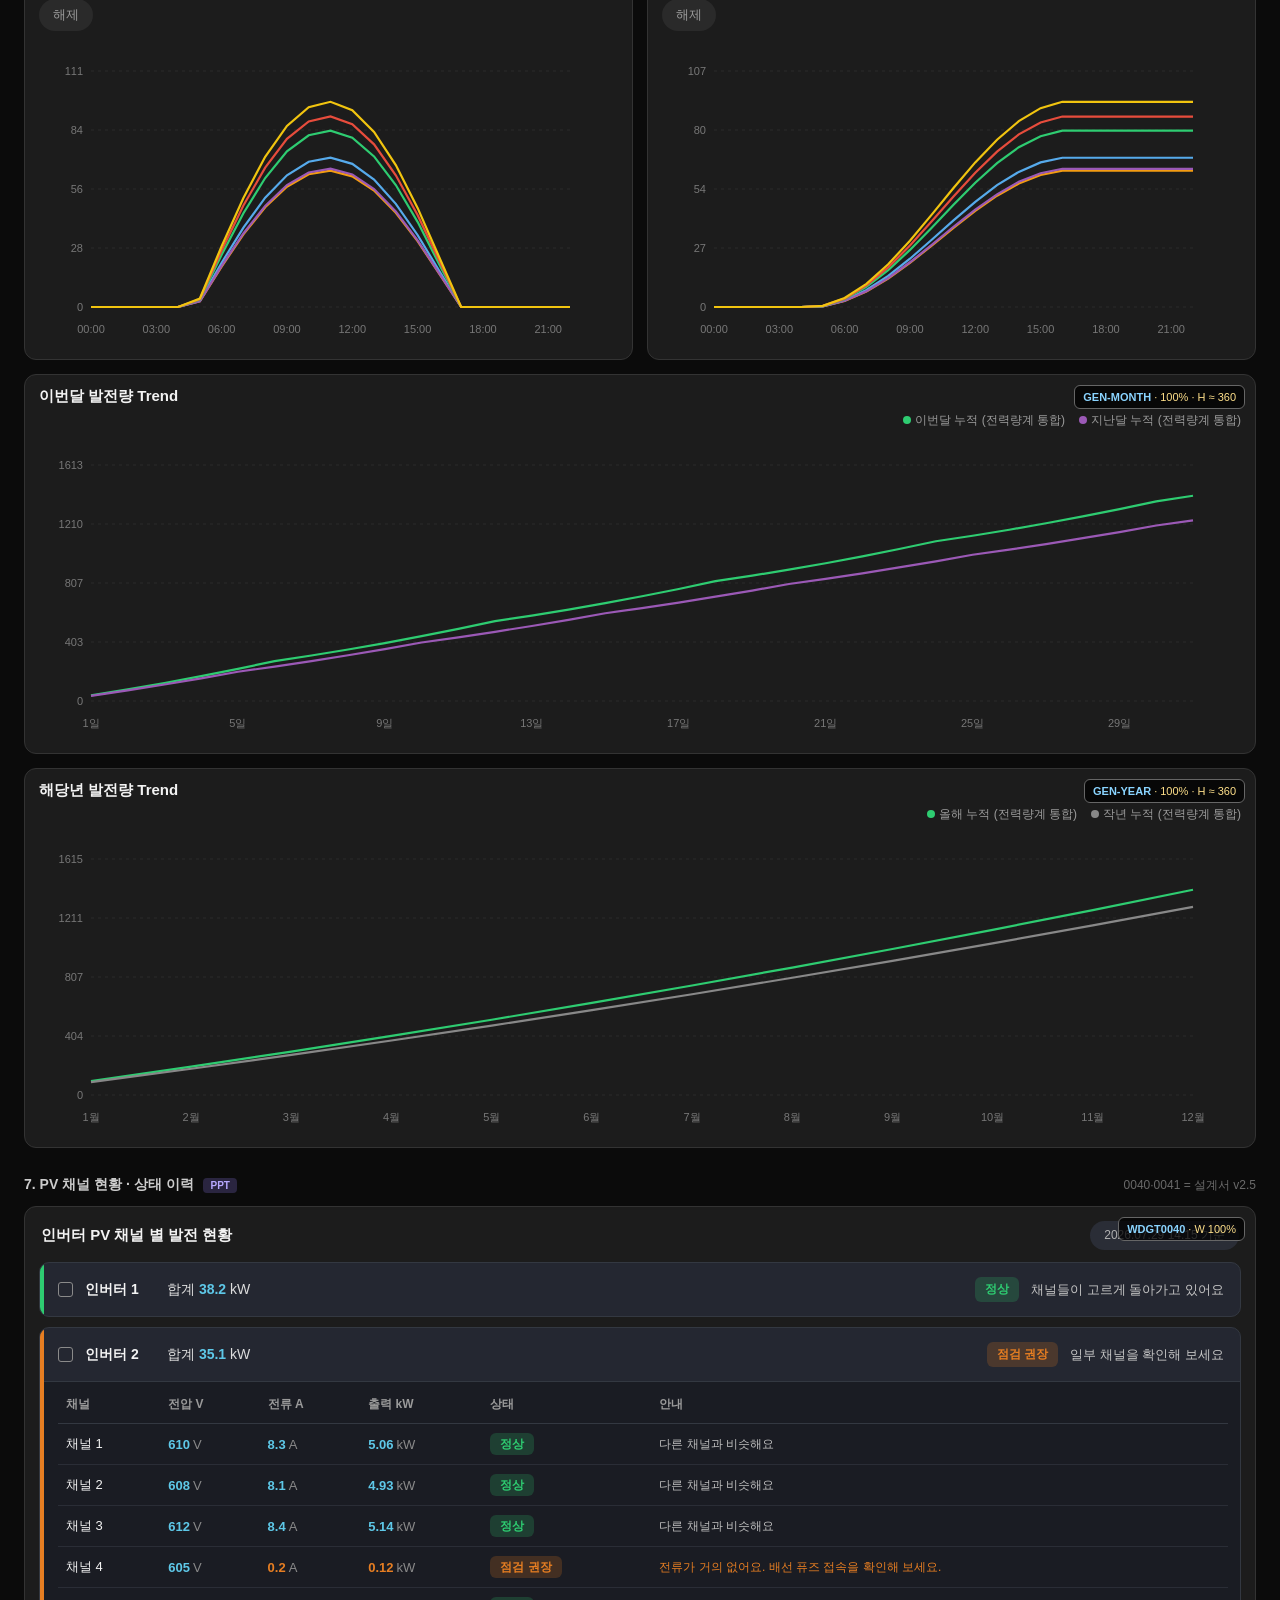
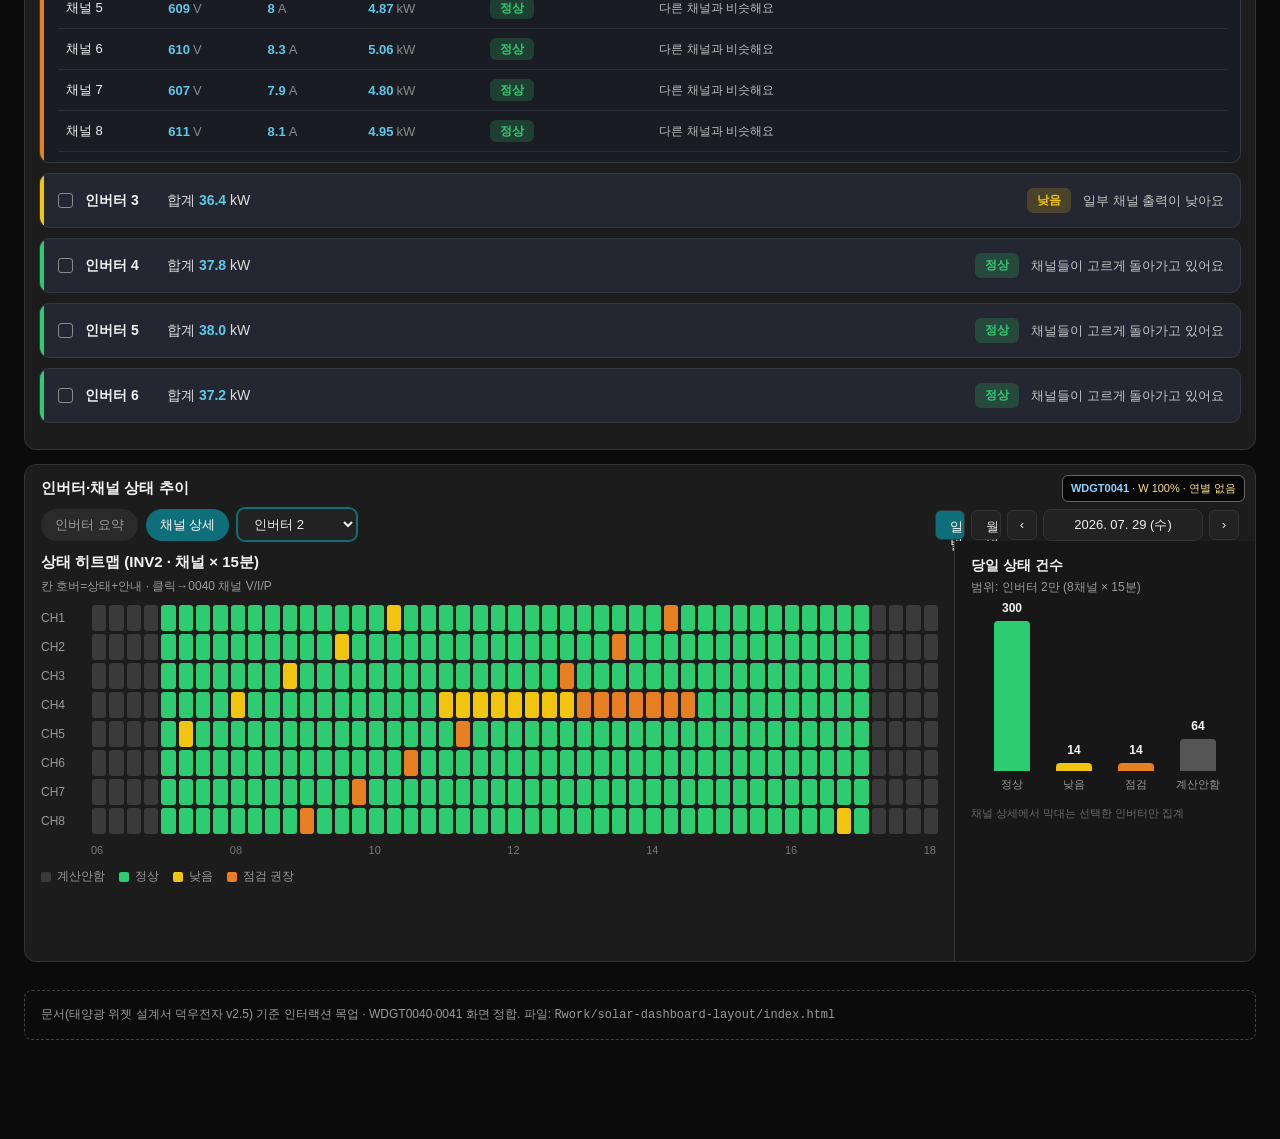
==== commit 7bbf0e80: "Align WDGT0040/0041 UI with widget design v2.5 screens Co-authored-by: Cursor <cursoragent@cursor.co" ====
--- a/index.html
+++ b/index.html
@@ -141,24 +141,56 @@
     .chart-legend { display: flex; gap: 14px; justify-content: flex-end; font-size: 12px; color: var(--dim); margin-top: 6px; }
     .dot { width: 8px; height: 8px; border-radius: 50%; display: inline-block; margin-right: 4px; }
 
+    /* WDGT0040 — 설계서 v2.5 아코디언 */
     .acc-wrap { padding: 12px 14px 16px; }
-    .acc-item { border: 1px solid var(--line); border-radius: 10px; margin-bottom: 10px; background: #191919; overflow: hidden; }
-    .acc-sum { display: grid; grid-template-columns: 28px 1fr auto auto; gap: 10px; align-items: center; padding: 14px 16px; cursor: pointer; }
-    .acc-sum:hover { background: #1f1f1f; }
-    .acc-name { font-size: 14px; font-weight: 700; }
-    .acc-kw { font-size: 15px; font-weight: 700; }
-    .acc-hint { padding: 0 16px 12px 54px; font-size: 12px; color: var(--dim); }
-    .acc-body { display: none; border-top: 1px solid var(--line); padding: 8px 12px 12px; background: #151515; }
+    .acc-item {
+      position: relative; border: 1px solid #333841; border-radius: 10px; margin-bottom: 10px;
+      background: #242731; overflow: hidden;
+    }
+    .acc-item::before {
+      content: ""; position: absolute; left: 0; top: 0; bottom: 0; width: 4px;
+      background: #2ecc71;
+    }
+    .acc-item.is-warn::before { background: var(--orange); }
+    .acc-item.is-low::before { background: var(--yellow); }
+    .acc-sum {
+      display: flex; gap: 12px; align-items: center; flex-wrap: wrap;
+      padding: 14px 16px 14px 18px; cursor: pointer;
+    }
+    .acc-sum:hover { background: rgba(255,255,255,.03); }
+    .acc-check {
+      width: 15px; height: 15px; border: 1.5px solid #8a8a8a; border-radius: 3px;
+      flex-shrink: 0; background: transparent;
+    }
+    .acc-name { font-size: 14px; font-weight: 700; min-width: 70px; }
+    .acc-kw { font-size: 14px; color: #ddd; margin-right: auto; }
+    .acc-kw .num { color: #5ec8e8; font-weight: 700; }
+    .acc-msg { font-size: 13px; color: #c5c5c5; }
+    .acc-body { display: none; border-top: 1px solid #333841; padding: 4px 12px 10px 18px; background: #1a1c23; }
     .acc-item.open .acc-body { display: block; }
-    .chev::before { content: "▶"; color: var(--dim); font-size: 12px; }
-    .acc-item.open .chev::before { content: "▼"; }
-    .ch-row { display: grid; grid-template-columns: 70px 1fr 1fr 1fr auto; gap: 8px; align-items: center; padding: 10px 8px; border-bottom: 1px solid #222; font-size: 13px; }
-    .ch-row.head { color: var(--dim); font-weight: 600; font-size: 12px; }
-    .ch-row.flash { outline: 2px solid #5dade2; background: rgba(93,173,226,.08); }
-
-    .hm41-shell { display: grid; grid-template-columns: 1fr 280px; min-height: 420px; }
+    .ch-table { width: 100%; border-collapse: collapse; font-size: 13px; }
+    .ch-table th {
+      color: var(--dim); font-weight: 600; text-align: left; padding: 10px 8px;
+      border-bottom: 1px solid #333841; font-size: 12px; white-space: nowrap;
+    }
+    .ch-table td { padding: 11px 8px; border-bottom: 1px solid #2a2d36; vertical-align: middle; }
+    .ch-table tr.flash td { outline: 2px solid #5dade2; background: rgba(93,173,226,.08); }
+    .ch-table .val { color: #5ec8e8; font-weight: 600; }
+    .ch-table .val.warn { color: var(--orange); }
+    .ch-table .unit { color: #8a8a8a; font-weight: 400; margin-left: 3px; }
+    .ch-guide { color: #bdbdbd; font-size: 12px; line-height: 1.4; }
+    .ch-guide.warn { color: var(--orange); }
+    .time-pill {
+      background: #2a2d36; border-radius: 999px; padding: 6px 14px;
+      font-size: 12px; color: #b0b0b0; white-space: nowrap;
+    }
+
+    /* WDGT0041 — 설계서 v2.5 */
+    .hm41-shell { display: grid; grid-template-columns: 1fr 300px; min-height: 420px; }
     .hm41-main { padding: 12px 16px 16px; border-right: 1px solid var(--line); min-width: 0; }
     .hm41-side { padding: 16px; background: #171717; }
+    .hm41-side .count-note { font-size: 11px; color: var(--muted); margin-top: 14px; line-height: 1.45; }
+    .hm41-toolbar { display: flex; gap: 8px; align-items: center; padding: 10px 16px 0; flex-wrap: wrap; }
     .hm-grid { display: grid; gap: 3px; margin-bottom: 10px; }
     .hm-lab { font-size: 12px; color: var(--dim); display: flex; align-items: center; }
     .hm-cell { height: 26px; border-radius: 3px; background: var(--green); cursor: pointer; }
@@ -173,6 +205,9 @@
       appearance: auto; cursor: pointer;
     }
     .select-inv:focus { outline: 1px solid var(--accent); }
+    .select-inv.active {
+      border-color: var(--accent); box-shadow: 0 0 0 1px var(--accent);
+    }
     .inv-chips { display: flex; flex-wrap: wrap; gap: 6px; align-items: center; }
     .inv-chip {
       border: 1px solid var(--line); background: #222; color: var(--dim);
@@ -261,10 +296,10 @@
 <body>
   <div class="page">
     <div class="spec-banner">
-      <h1>태양광 대시보드 배치 목업 — 문서 기능 전체 구현 <span style="color:#8ad4ff;font-size:14px">· build 2026-09-08c (WDGT0035 포함)</span></h1>
+      <h1>태양광 대시보드 배치 목업 — 문서 기능 전체 구현 <span style="color:#8ad4ff;font-size:14px">· build 2026-09-14a (WDGT0040·0041 설계서 정합)</span></h1>
       <p>
         PNG 없음 · 더미 데이터. <strong>WDGT0035</strong> SMP·REC 누적 산정 수익(일/월/연) 포함.
-        0036~0041 성능·채널 · 0041 일/월 · 보류(0042~44)·장애·국소선택바 제외.
+        0036~0041 성능·채널 · <strong>0040·0041 = 위젯 설계서 v2.5 화면 정합</strong> · 보류(0042~44)·장애·국소선택바 제외.
       </p>
     </div>
 
@@ -489,32 +524,27 @@
 
     <!-- 6 -->
     <section class="section">
-      <div class="section-head"><h3>7. PV 채널 현황 · 상태 이력 <span class="pill pill-p">PPT</span></h3><span class="hint">0040 아코디언 · 0041 일/월·필터·드릴다운</span></div>
+      <div class="section-head"><h3>7. PV 채널 현황 · 상태 이력 <span class="pill pill-p">PPT</span></h3><span class="hint">0040·0041 = 설계서 v2.5</span></div>
 
       <div class="widget" style="margin-bottom:var(--gap)" id="wdgt0040">
         <div class="size-tag"><span class="id">WDGT0040</span> · W 100%</div>
-        <div class="w-head"><div class="w-title">인버터 PV 채널 별 발전 현황</div><div class="w-sub">합계 kW로 판정하지 않음 · DEV% 기준</div></div>
+        <div class="w-head">
+          <div class="w-title">인버터 PV 채널 별 발전 현황</div>
+          <div class="time-pill">2026.07.29 14:15 기준</div>
+        </div>
         <div class="acc-wrap" id="accRoot"></div>
       </div>
 
       <div class="widget" id="wdgt0041">
         <div class="size-tag"><span class="id">WDGT0041</span> · W 100% · 연별 없음</div>
-        <div class="w-head"><div class="w-title">인버터·채널 상태 추이</div><div class="w-sub">히트맵/캘린더 + 건수 · 필터 유지</div></div>
-        <div class="toolbar" id="hmToolbar">
-          <button class="tab on" data-period="day">일별</button>
-          <button class="tab" data-period="month">월별</button>
-          <div class="date-nav">
-            <button type="button" data-nav="-1">‹</button>
-            <div class="date-box" id="hmDateBox">2026. 09. 08 (화)</div>
-            <button type="button" data-nav="1">›</button>
-            <button type="button" class="tab" data-nav="today">오늘</button>
-          </div>
-        </div>
-        <!-- 일별: 인버터 요약 | 채널 상세 + (채널상세일 때) 인버터 드롭다운 -->
-        <div class="toolbar" id="hmDayBar" style="padding-top:8px">
-          <button class="tab on" data-mode="inv">인버터 요약</button>
-          <button class="tab" data-mode="ch">채널 상세</button>
-          <select class="select-inv" id="hmDayInvSelect" style="display:none;margin-left:8px" aria-label="인버터 선택">
+        <div class="w-head">
+          <div class="w-title">인버터·채널 상태 추이</div>
+        </div>
+        <!-- 설계서: 좌=요약/채널상세+드롭다운 · 우=일/월+날짜 -->
+        <div class="hm41-toolbar" id="hmToolbar">
+          <button type="button" class="tab" data-mode="inv">인버터 요약</button>
+          <button type="button" class="tab on" data-mode="ch">채널 상세</button>
+          <select class="select-inv active" id="hmDayInvSelect" aria-label="인버터 선택">
             <option value="1">인버터 1</option>
             <option value="2" selected>인버터 2</option>
             <option value="3">인버터 3</option>
@@ -522,12 +552,8 @@
             <option value="5">인버터 5</option>
             <option value="6">인버터 6</option>
           </select>
-          <span class="hint-inline" id="hmDayHint">범위: 사이트 전체 6대 · 행 클릭→채널 상세</span>
-        </div>
-        <!-- 월별: 사이트 전체 | 인버터 드롭다운 -->
-        <div class="toolbar" id="hmMonthBar" style="padding-top:8px;display:none">
-          <button class="tab on" data-scope="site">사이트 전체</button>
-          <select class="select-inv" id="hmMonthInvSelect" aria-label="인버터 필터">
+          <button type="button" class="tab" data-scope="site" id="hmSiteBtn" style="display:none">사이트 전체</button>
+          <select class="select-inv" id="hmMonthInvSelect" style="display:none" aria-label="인버터 필터">
             <option value="1">인버터 1</option>
             <option value="2">인버터 2</option>
             <option value="3">인버터 3</option>
@@ -535,7 +561,13 @@
             <option value="5">인버터 5</option>
             <option value="6">인버터 6</option>
           </select>
-          <span class="hint-inline">필터: 사이트 전체 ↔ 드롭다운으로 인버터 1~6 · 일별 이동 시 유지</span>
+          <div class="date-nav">
+            <button type="button" class="tab on" data-period="day">일별</button>
+            <button type="button" class="tab" data-period="month">월별</button>
+            <button type="button" data-nav="-1" aria-label="이전">‹</button>
+            <div class="date-box" id="hmDateBox">2026. 07. 29 (수)</div>
+            <button type="button" data-nav="1" aria-label="다음">›</button>
+          </div>
         </div>
         <div class="hm41-shell">
           <div class="hm41-main">
@@ -543,7 +575,7 @@
             <div class="w-sub" id="hmMainSub" style="margin-bottom:10px"></div>
             <div id="hmVisual"></div>
             <div class="legend-row" style="padding-left:0">
-              <span><i class="sq" style="background:#3a3a3a"></i>계산 안 함</span>
+              <span><i class="sq" style="background:#3a3a3a"></i>계산안함</span>
               <span><i class="sq" style="background:var(--green)"></i>정상</span>
               <span><i class="sq" style="background:var(--yellow)"></i>낮음</span>
               <span><i class="sq" style="background:var(--orange)"></i>점검 권장</span>
@@ -551,15 +583,16 @@
           </div>
           <aside class="hm41-side">
             <h4 id="hmCountTitle" style="margin:0 0 4px;font-size:14px">당일 상태 건수</h4>
-            <div class="w-sub" id="hmCountSub">범위: 사이트 전체</div>
+            <div class="w-sub" id="hmCountSub">범위: 인버터 2만 (8채널 × 15분)</div>
             <div class="count-bars" id="hmCountBars"></div>
+            <div class="count-note" id="hmCountNote">채널 상세에서 막대는 선택한 인버터만 집계</div>
           </aside>
         </div>
       </div>
     </section>
 
     <div class="footer-note">
-      문서(PPT v2.3 베이스 + v2.5 0041) 기준 인터랙션 목업.
+      문서(태양광 위젯 설계서 덕우전자 v2.5) 기준 인터랙션 목업 · WDGT0040·0041 화면 정합.
       파일: <code>Rwork/solar-dashboard-layout/index.html</code>
     </div>
   </div>
@@ -578,13 +611,18 @@
     const WEEK = ["일","월","화","수","목","금","토"];
     const INV_COLORS = ["#f39c12","#56aaeb","#9b59b6","#2ecc71","#e74c3c","#f1c40f"];
     const ST_COLOR = { ok:"#2ecc71", low:"#f1c40f", warn:"#e67e22", check:"#3498db", none:"#555" };
-    const ST_LABEL = { ok:"정상", low:"낮음", warn:"점검권장", check:"확인중", none:"계산안함" };
+    const ST_LABEL = { ok:"정상", low:"낮음", warn:"점검 권장", check:"확인중", none:"계산안함" };
     const ST_MSG = {
-      ok: "채널 출력이 인버터 평균과 비슷한 수준이에요.",
+      ok: "다른 채널과 비슷해요",
       low: "출력이 평균보다 낮아요. 음영·오염을 확인해 보세요.",
-      warn: "전류가 거의 없어요. 배선·퓨즈·접속을 확인해 보세요.",
+      warn: "전류가 거의 없어요. 배선 퓨즈 접속을 확인해 보세요.",
       none: "일사·유효 데이터 부족으로 계산하지 않았어요.",
       check: "값이 비정상 범위예요. 계측을 확인해 주세요."
+    };
+    const INV_MSG = {
+      ok: "채널들이 고르게 돌아가고 있어요",
+      low: "일부 채널 출력이 낮아요",
+      warn: "일부 채널을 확인해 보세요"
     };
     const INV_EFF = [
       { name:"인버터 1", pct:97.6, st:"정상", stClass:"st-ok" },
@@ -1401,55 +1439,101 @@
     mountMeter(document.getElementById("chartGenMonth"), "이번달 발전량", meterMonth, "kWh", "#9b59b6");
     mountMeter(document.getElementById("chartGenYear"), "해당년 발전량", meterYear, "MWh", "#888888");
 
-    // ---------- 0040 ----------
-    const channelsDemo = [
-      { v:612.4, i:8.2, p:5.0, st:"정상", cls:"st-ok", key:"ok" },
-      { v:608.1, i:8.0, p:4.9, st:"정상", cls:"st-ok", key:"ok" },
-      { v:590.0, i:2.1, p:1.2, st:"점검권장", cls:"st-warn", key:"warn" },
-      { v:611.2, i:7.9, p:4.8, st:"정상", cls:"st-ok", key:"ok" },
-      { v:605.5, i:7.6, p:4.6, st:"낮음", cls:"st-low", key:"low" },
-      { v:609.8, i:8.1, p:4.9, st:"정상", cls:"st-ok", key:"ok" },
-      { v:610.3, i:8.0, p:4.9, st:"정상", cls:"st-ok", key:"ok" },
-      { v:607.0, i:7.8, p:4.7, st:"정상", cls:"st-ok", key:"ok" },
-    ];
-    const invAcc = [
-      { id:1, name:"인버터 1", kw:42.8, st:"점검권장", cls:"st-warn", open:true },
-      { id:2, name:"인버터 2", kw:48.1, st:"정상", cls:"st-ok" },
-      { id:3, name:"인버터 3", kw:45.6, st:"낮음", cls:"st-low" },
-      { id:4, name:"인버터 4", kw:47.2, st:"정상", cls:"st-ok" },
-      { id:5, name:"인버터 5", kw:46.0, st:"정상", cls:"st-ok" },
-      { id:6, name:"인버터 6", kw:44.4, st:"정상", cls:"st-ok" },
-    ];
+    // ---------- 0040 (설계서 v2.5) ----------
+    // 상단 요약 안내 삭제 · 인버터·채널 모두 상태뱃지 + 안내문구
+    // 좌측 상태바 · 체크박스 · 합계(cyan) · 뱃지 · 안내 · 펼침 시 채널 표(+안내 컬럼)
+    function channelsForInv(invId) {
+      const base = [
+        { v: 610, i: 8.3, p: 5.06, key: "ok" },
+        { v: 608, i: 8.1, p: 4.93, key: "ok" },
+        { v: 612, i: 8.4, p: 5.14, key: "ok" },
+        { v: 611, i: 8.2, p: 5.01, key: "ok" },
+        { v: 609, i: 8.0, p: 4.87, key: "ok" },
+        { v: 610, i: 8.3, p: 5.06, key: "ok" },
+        { v: 607, i: 7.9, p: 4.80, key: "ok" },
+        { v: 611, i: 8.1, p: 4.95, key: "ok" },
+      ];
+      if (invId === 2) {
+        base[3] = { v: 605, i: 0.2, p: 0.12, key: "warn" };
+      } else if (invId === 3) {
+        base[4] = { v: 602, i: 4.1, p: 2.47, key: "low" };
+      } else if (invId === 1) {
+        // all ok — design sample
+      }
+      return base.map(c => ({
+        ...c,
+        st: ST_LABEL[c.key],
+        cls: c.key === "ok" ? "st-ok" : c.key === "low" ? "st-low" : "st-warn",
+        guide: ST_MSG[c.key],
+      }));
+    }
+    function invRollup(chs) {
+      let key = "ok";
+      chs.forEach(c => {
+        if (c.key === "warn") key = "warn";
+        else if (c.key === "low" && key !== "warn") key = "low";
+      });
+      const kw = chs.reduce((s, c) => s + c.p, 0);
+      return { key, kw: Math.round(kw * 10) / 10, st: ST_LABEL[key], cls: key === "ok" ? "st-ok" : key === "low" ? "st-low" : "st-warn", msg: INV_MSG[key] };
+    }
+    const invAcc = [1, 2, 3, 4, 5, 6].map(id => {
+      const chs = channelsForInv(id);
+      const roll = invRollup(chs);
+      return { id, name: `인버터 ${id}`, chs, ...roll, open: id === 2 };
+    });
+    // 설계서 샘플 수치 보정 (INV1 합계 표기)
+    invAcc[0].kw = 38.2;
+    invAcc[1].kw = 35.1;
+    invAcc[2].kw = 36.4;
+    invAcc[3].kw = 37.8;
+    invAcc[4].kw = 38.0;
+    invAcc[5].kw = 37.2;
+
     const accRoot = document.getElementById("accRoot");
     invAcc.forEach(inv => {
       const item = document.createElement("div");
-      item.className = "acc-item" + (inv.open ? " open" : "");
+      item.className = "acc-item" + (inv.open ? " open" : "") + (inv.key === "warn" ? " is-warn" : inv.key === "low" ? " is-low" : "");
       item.id = `acc-inv-${inv.id}`;
       item.innerHTML = `
-        <div class="acc-sum"><span class="chev"></span><span class="acc-name">${inv.name}</span>
-          <span class="acc-kw">합계 ${inv.kw} kW</span><span class="st ${inv.cls}">${inv.st}</span></div>
-        <div class="acc-hint">채널 편차 심각도 최심값으로 인버터 뱃지 산정 · 합계 kW 미사용</div>
+        <div class="acc-sum">
+          <span class="acc-check" aria-hidden="true"></span>
+          <span class="acc-name">${inv.name}</span>
+          <span class="acc-kw">합계 <span class="num">${inv.kw.toFixed(1)}</span> kW</span>
+          <span class="st ${inv.cls}">${inv.st}</span>
+          <span class="acc-msg">${inv.msg}</span>
+        </div>
         <div class="acc-body">
-          <div class="ch-row head"><span>채널</span><span>전압 V</span><span>전류 I</span><span>전력 P</span><span>상태</span></div>
-          ${channelsDemo.map((c,i)=>`
-            <div class="ch-row" data-ch="${i+1}" id="ch-${inv.id}-${i+1}">
-              <span>CH${i+1}</span><span>${c.v} V</span><span>${c.i} A</span><span>${(c.p+(inv.id===2?0.4:0)).toFixed(1)} kW</span>
-              <span class="st ${inv.id===2 && i!==2 && i!==4 ? "st-ok" : c.cls}">${inv.id===2 && i!==2 && i!==4 ? "정상" : c.st}</span>
-            </div>`).join("")}
+          <table class="ch-table">
+            <thead>
+              <tr>
+                <th>채널</th><th>전압 V</th><th>전류 A</th><th>출력 kW</th><th>상태</th><th>안내</th>
+              </tr>
+            </thead>
+            <tbody>
+              ${inv.chs.map((c, i) => `
+                <tr data-ch="${i + 1}" id="ch-${inv.id}-${i + 1}" style="cursor:pointer">
+                  <td>채널 ${i + 1}</td>
+                  <td><span class="val">${c.v}</span><span class="unit">V</span></td>
+                  <td><span class="val${c.key === "warn" ? " warn" : ""}">${c.i}</span><span class="unit">A</span></td>
+                  <td><span class="val${c.key === "warn" ? " warn" : ""}">${c.p.toFixed(2)}</span><span class="unit">kW</span></td>
+                  <td><span class="st ${c.cls}">${c.st}</span></td>
+                  <td><span class="ch-guide${c.key === "warn" || c.key === "low" ? " warn" : ""}">${c.guide}</span></td>
+                </tr>`).join("")}
+            </tbody>
+          </table>
         </div>`;
       item.querySelector(".acc-sum").onclick = () => item.classList.toggle("open");
-      item.querySelectorAll(".ch-row[data-ch]").forEach(row => {
-        row.style.cursor = "pointer";
+      item.querySelectorAll("tr[data-ch]").forEach(row => {
         row.onclick = () => {
           const ch = +row.dataset.ch;
-          const c = channelsDemo[ch-1];
-          openModal(`${inv.name} · CH${ch} 상세`, `
+          const c = inv.chs[ch - 1];
+          openModal(`${inv.name} · 채널 ${ch} 상세`, `
             <table><tr><th>항목</th><th>값</th></tr>
-            <tr><td>전압 V</td><td>${c.v} V</td></tr>
-            <tr><td>전류 I</td><td>${c.i} A</td></tr>
-            <tr><td>전력 P</td><td>${c.p} kW (=V×I)</td></tr>
+            <tr><td>전압</td><td>${c.v} V</td></tr>
+            <tr><td>전류</td><td>${c.i} A</td></tr>
+            <tr><td>출력</td><td>${c.p.toFixed(2)} kW</td></tr>
             <tr><td>상태</td><td>${c.st}</td></tr>
-            <tr><td>안내</td><td>${ST_MSG[c.key]}</td></tr></table>`);
+            <tr><td>안내</td><td>${c.guide}</td></tr></table>`);
         };
       });
       accRoot.appendChild(item);
@@ -1464,22 +1548,21 @@
       setTimeout(() => {
         const row = document.getElementById(`ch-${invId}-${ch}`);
         if (!row) return;
-        document.querySelectorAll(".ch-row.flash").forEach(r => r.classList.remove("flash"));
+        document.querySelectorAll(".ch-table tr.flash").forEach(r => r.classList.remove("flash"));
         row.classList.add("flash");
         row.scrollIntoView({ behavior: "smooth", block: "center" });
       }, 350);
     }
 
     // ---------- 0041 (설계서 v2.5) ----------
-    // 일별: 인버터 요약(6행) | 채널 상세(드롭다운으로 INV 선택, CH8행)
-    // 월별: 사이트 전체 | 인버터 드롭다운 (1~6)
-    // 채널상세에서 고른 INV는 월별 필터로 유지
+    // 일별: 인버터 요약(6행) | 채널 상세(드롭다운 INV 선택, CH8행)
+    // 월별: 사이트 전체 | 인버터 드롭다운 · 채널상세 필터 유지
     const hmState = {
       period: "day",
-      mode: "inv",       // day only: inv | ch
-      filter: "site",     // site | inv  (월별·채널상세 연동)
+      mode: "ch",
+      filter: "inv",
       invId: 2,
-      date: new Date(2026, 8, 8),
+      date: new Date(2026, 6, 29),
     };
 
     function hmSlots() { return dayLabels15().length; }
@@ -1515,28 +1598,22 @@
       const n = hmSlots();
       const counts = { ok: 0, low: 0, warn: 0, none: 0 };
       if (mode === "inv" && scopeInv == null) {
-        // 설계: 인버터 요약 막대 = 사이트 전체(6×8×15분 합산)
         for (let inv = 1; inv <= 6; inv++)
           for (let ch = 1; ch <= 8; ch++)
-            for (let t = 0; t < n; t++) {
-              const s = statusAt(inv, ch, t);
-              counts[s]++;
-            }
+            for (let t = 0; t < n; t++) counts[statusAt(inv, ch, t)]++;
       } else {
         const inv = scopeInv || hmState.invId;
         for (let ch = 1; ch <= 8; ch++)
-          for (let t = 0; t < n; t++) {
-            const s = statusAt(inv, ch, t);
-            counts[s]++;
-          }
+          for (let t = 0; t < n; t++) counts[statusAt(inv, ch, t)]++;
       }
       return counts;
     }
 
-    function renderCountBars(counts, sub) {
+    function renderCountBars(counts, sub, note) {
       document.getElementById("hmCountSub").textContent = sub;
       document.getElementById("hmCountTitle").textContent =
         hmState.period === "month" ? "이번 달 상태 건수" : "당일 상태 건수";
+      document.getElementById("hmCountNote").textContent = note || "";
       const max = Math.max(counts.ok || 0, counts.low || 0, counts.warn || 0, counts.none || 0, 1);
       const items = [
         ["정상", ST_COLOR.ok, counts.ok || 0],
@@ -1552,21 +1629,6 @@
         </div>`).join("");
     }
 
-    function syncDayInvSelect() {
-      const sel = document.getElementById("hmDayInvSelect");
-      sel.value = String(hmState.invId);
-    }
-    function syncMonthInvSelect() {
-      const sel = document.getElementById("hmMonthInvSelect");
-      sel.value = String(hmState.invId);
-      document.querySelectorAll("#hmMonthBar [data-scope]").forEach(b => {
-        b.classList.toggle("on", hmState.filter === "site");
-      });
-      // 인버터 필터일 때 드롭다운 강조
-      sel.style.borderColor = hmState.filter === "inv" ? "#0e6e7a" : "";
-      sel.style.boxShadow = hmState.filter === "inv" ? "0 0 0 1px #0e6e7a" : "";
-    }
-
     function renderHeatmap() {
       const visual = document.getElementById("hmVisual");
       const n = hmSlots();
@@ -1577,7 +1639,7 @@
         document.getElementById("hmMainTitle").textContent =
           `월 캘린더 · ${scopeInv ? "인버터 " + scopeInv + "만" : "사이트 전체"}`;
         document.getElementById("hmMainSub").textContent =
-          "날짜 칸 = 그날 최심 상태 라벨(네모+글씨) · 클릭→일별(필터 유지)";
+          "날짜 칸 = 그날 최심 상태 · 클릭 시 일별로 이동(필터 유지)";
         const y = hmState.date.getFullYear(), m = hmState.date.getMonth();
         const firstDow = new Date(y, m, 1).getDay();
         const dim = daysInMonth(y, m);
@@ -1606,35 +1668,34 @@
             const day = +cell.dataset.day;
             const st = monthDayStatus(day, scopeInv);
             showTip(`<div class="t">${y}.${m + 1}.${day}</div>
-              <div class="r"><span>최심 상태</span><span>${ST_LABEL[st]}</span></div>
-              <div class="r"><span>클릭</span><span>일별로 이동</span></div>`, e.clientX, e.clientY);
+              <div class="r"><span>최심 상태</span><span style="color:${ST_COLOR[st]}">${ST_LABEL[st]}</span></div>`, e.clientX, e.clientY);
           };
           cell.onmouseleave = hideTip;
         });
         renderCountBars(
           countStatuses(scopeInv, "month"),
-          `범위: ${scopeInv ? "인버터 " + scopeInv + "만" : "사이트 전체"}`
+          `범위: ${scopeInv ? "인버터 " + scopeInv + "만" : "사이트 전체"}`,
+          scopeInv ? "인버터 필터 선택 시 해당 호기만 집계" : "사이트 전체 집계"
         );
         return;
       }
 
-      // ---- 일별 ----
       let rowLabels = [];
       if (hmState.mode === "inv") {
         document.getElementById("hmMainTitle").textContent = "상태 히트맵 (인버터 × 15분)";
-        document.getElementById("hmMainSub").textContent = "칸 호버=롤업+채널 건수 · 행/칸 클릭→채널 상세";
+        document.getElementById("hmMainSub").textContent = "칸 호버=롤업 상태 · 행/칸 클릭→채널 상세";
         for (let inv = 1; inv <= 6; inv++) rowLabels.push({ type: "inv", inv, label: "INV" + inv });
       } else {
         const inv = hmState.invId;
         document.getElementById("hmMainTitle").textContent = `상태 히트맵 (INV${inv} · 채널 × 15분)`;
-        document.getElementById("hmMainSub").textContent = "칸 호버=상태+안내 · 클릭→0040 V/I/P · 드롭다운으로 INV1~6 선택";
+        document.getElementById("hmMainSub").textContent = "칸 호버=상태+안내 · 클릭→0040 채널 V/I/P";
         for (let ch = 1; ch <= 8; ch++) rowLabels.push({ type: "ch", inv, ch, label: "CH" + ch });
       }
 
       visual.innerHTML = "";
       const grid = document.createElement("div");
       grid.className = "hm-grid";
-      grid.style.gridTemplateColumns = `64px repeat(${n}, 1fr)`;
+      grid.style.gridTemplateColumns = `48px repeat(${n}, 1fr)`;
 
       rowLabels.forEach(row => {
         const lab = document.createElement("div");
@@ -1666,12 +1727,14 @@
               const cnt = { ok: 0, low: 0, warn: 0, none: 0 };
               for (let ch = 1; ch <= 8; ch++) cnt[statusAt(row.inv, ch, t)]++;
               showTip(`<div class="t">${row.label} · ${timeLab}~${next}</div>
-                <div class="r"><span>인버터 상태</span><span>${ST_LABEL[st]}</span></div>
-                <div class="r"><span>채널 내역</span><span>점검 ${cnt.warn} · 낮음 ${cnt.low} · 정상 ${cnt.ok}</span></div>`, e.clientX, e.clientY);
+                <div class="r"><span>상태</span><span style="color:${ST_COLOR[st]}">${ST_LABEL[st]}</span></div>
+                <div class="r"><span>채널</span><span>점검 ${cnt.warn} · 낮음 ${cnt.low} · 정상 ${cnt.ok}</span></div>`, e.clientX, e.clientY);
             } else {
+              const tipMsg = ST_MSG[st].split(". ");
               showTip(`<div class="t">CH${row.ch} · ${timeLab}~${next}</div>
-                <div class="r"><span>상태</span><span>${ST_LABEL[st]}</span></div>
-                <div class="r"><span>안내</span><span>${ST_MSG[st]}</span></div>`, e.clientX, e.clientY);
+                <div class="r"><span>상태</span><span style="color:${ST_COLOR[st]}">${ST_LABEL[st]}</span></div>
+                <div style="margin-top:4px;color:#ccc">${tipMsg[0]}</div>
+                ${tipMsg[1] ? `<div style="color:#ccc">${tipMsg[1]}</div>` : ""}`, e.clientX, e.clientY);
             }
           };
           cell.onmouseleave = hideTip;
@@ -1691,7 +1754,7 @@
       visual.appendChild(grid);
 
       const xlab = document.createElement("div");
-      xlab.style.cssText = "display:grid;grid-template-columns:64px 1fr;margin-top:4px;font-size:11px;color:#777";
+      xlab.style.cssText = "display:grid;grid-template-columns:48px 1fr;margin-top:4px;font-size:11px;color:#777";
       const times = document.createElement("div");
       times.style.cssText = "display:flex;justify-content:space-between;padding:0 2px";
       ["06", "08", "10", "12", "14", "16", "18"].forEach(t => {
@@ -1702,11 +1765,16 @@
       visual.appendChild(xlab);
 
       if (hmState.mode === "inv") {
-        renderCountBars(countStatuses(null, "inv"), "범위: 사이트 전체 · 6인버터 × 8채널 × 15분");
+        renderCountBars(
+          countStatuses(null, "inv"),
+          "범위: 사이트 전체 · 6인버터 × 8채널 × 15분",
+          "인버터 요약에서는 사이트 전체를 집계"
+        );
       } else {
         renderCountBars(
           countStatuses(hmState.invId, "ch"),
-          `범위: 인버터 ${hmState.invId}만 · 8채널 × 15분`
+          `범위: 인버터 ${hmState.invId}만 (8채널 × 15분)`,
+          "채널 상세에서 막대는 선택한 인버터만 집계"
         );
       }
     }
@@ -1718,58 +1786,59 @@
       document.getElementById("hmDateBox").textContent =
         hmState.period === "day" ? fmtDay(hmState.date) : fmtMonth(hmState.date);
 
-      const dayBar = document.getElementById("hmDayBar");
-      const monthBar = document.getElementById("hmMonthBar");
+      const dayInv = document.getElementById("hmDayInvSelect");
+      const monthInv = document.getElementById("hmMonthInvSelect");
+      const siteBtn = document.getElementById("hmSiteBtn");
+      const modeBtns = document.querySelectorAll("#hmToolbar [data-mode]");
+
       if (hmState.period === "day") {
-        dayBar.style.display = "flex";
-        monthBar.style.display = "none";
-        document.querySelectorAll("#hmDayBar [data-mode]").forEach(b => {
+        modeBtns.forEach(b => {
+          b.style.display = "";
           b.classList.toggle("on", b.dataset.mode === hmState.mode);
         });
-        const invSelect = document.getElementById("hmDayInvSelect");
-        const hint = document.getElementById("hmDayHint");
+        siteBtn.style.display = "none";
+        monthInv.style.display = "none";
         if (hmState.mode === "ch") {
-          invSelect.style.display = "";
-          syncDayInvSelect();
-          hint.textContent = `채널 상세 · 드롭다운으로 인버터 선택 (현재 ${hmState.invId}호기) · 월별로 가도 유지`;
+          dayInv.style.display = "";
+          dayInv.value = String(hmState.invId);
+          dayInv.classList.add("active");
         } else {
-          invSelect.style.display = "none";
-          hint.textContent = "범위: 사이트 전체 6대 · 행 클릭→채널 상세";
+          dayInv.style.display = "none";
+          dayInv.classList.remove("active");
         }
       } else {
-        dayBar.style.display = "none";
-        monthBar.style.display = "flex";
-        syncMonthInvSelect();
+        modeBtns.forEach(b => { b.style.display = "none"; });
+        dayInv.style.display = "none";
+        siteBtn.style.display = "";
+        monthInv.style.display = "";
+        siteBtn.classList.toggle("on", hmState.filter === "site");
+        monthInv.value = String(hmState.invId);
+        monthInv.classList.toggle("active", hmState.filter === "inv");
       }
       renderHeatmap();
     }
 
     document.getElementById("hmToolbar").addEventListener("click", e => {
-      const t = e.target;
+      const t = e.target.closest("button");
+      if (!t) return;
       if (t.dataset.period) {
         hmState.period = t.dataset.period;
-        // 월별 진입: 채널상세였으면 인버터 필터 유지, 요약이었으면 사이트 전체
         if (hmState.period === "month") {
           if (hmState.mode === "ch") hmState.filter = "inv";
           else if (hmState.filter !== "inv") hmState.filter = "site";
         }
         refreshHm();
       } else if (t.dataset.nav) {
-        if (t.dataset.nav === "today") hmState.date = new Date(2026, 8, 8);
-        else hmState.date = addPeriod(hmState.date, hmState.period, +t.dataset.nav);
+        hmState.date = addPeriod(hmState.date, hmState.period, +t.dataset.nav);
         refreshHm();
-      }
-    });
-    document.getElementById("hmDayBar").addEventListener("click", e => {
-      const t = e.target.closest("[data-mode]");
-      if (!t) return;
-      hmState.mode = t.dataset.mode;
-      if (hmState.mode === "inv") {
+      } else if (t.dataset.mode) {
+        hmState.mode = t.dataset.mode;
+        hmState.filter = hmState.mode === "inv" ? "site" : "inv";
+        refreshHm();
+      } else if (t.dataset.scope === "site") {
         hmState.filter = "site";
-      } else {
-        hmState.filter = "inv";
-      }
-      refreshHm();
+        refreshHm();
+      }
     });
     document.getElementById("hmDayInvSelect").addEventListener("change", e => {
       hmState.invId = +e.target.value;
@@ -1777,12 +1846,6 @@
       hmState.mode = "ch";
       refreshHm();
     });
-    document.getElementById("hmMonthBar").addEventListener("click", e => {
-      if (e.target.dataset.scope === "site") {
-        hmState.filter = "site";
-        refreshHm();
-      }
-    });
     document.getElementById("hmMonthInvSelect").addEventListener("change", e => {
       hmState.filter = "inv";
       hmState.invId = +e.target.value;
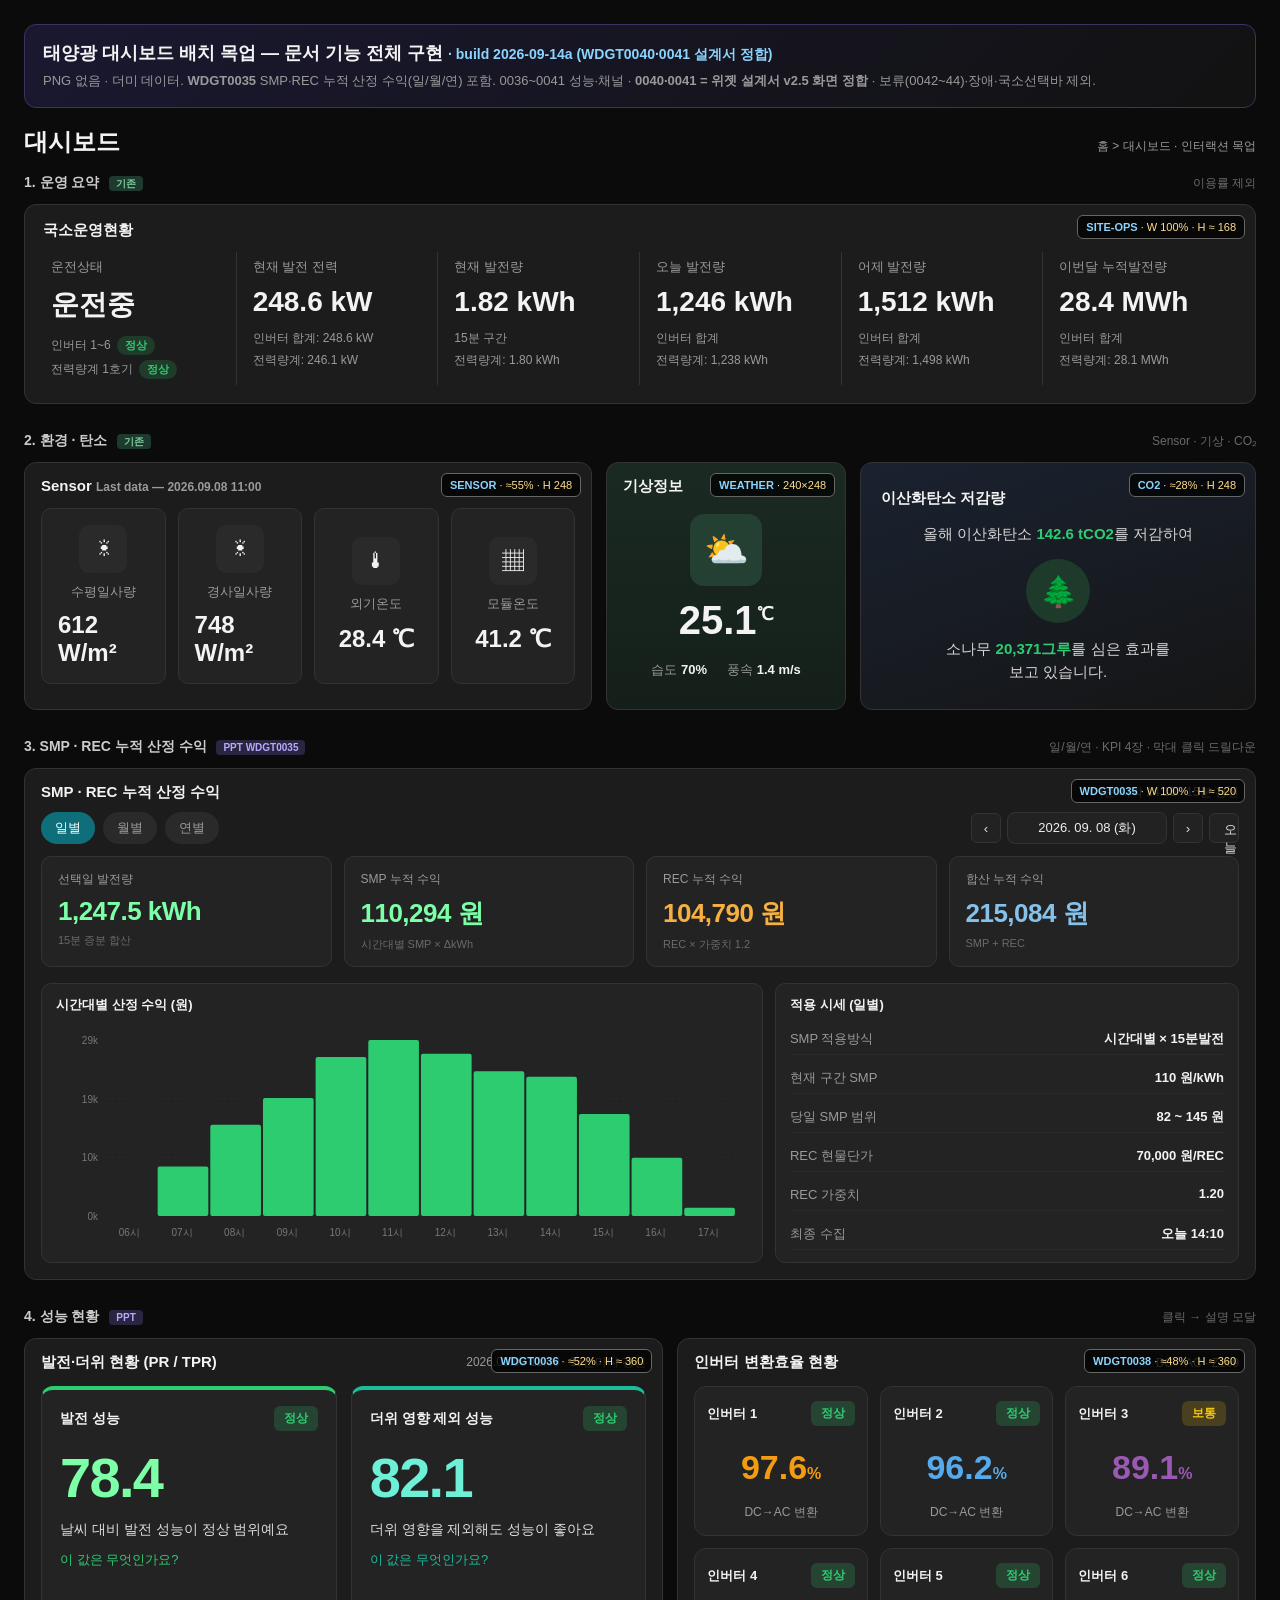
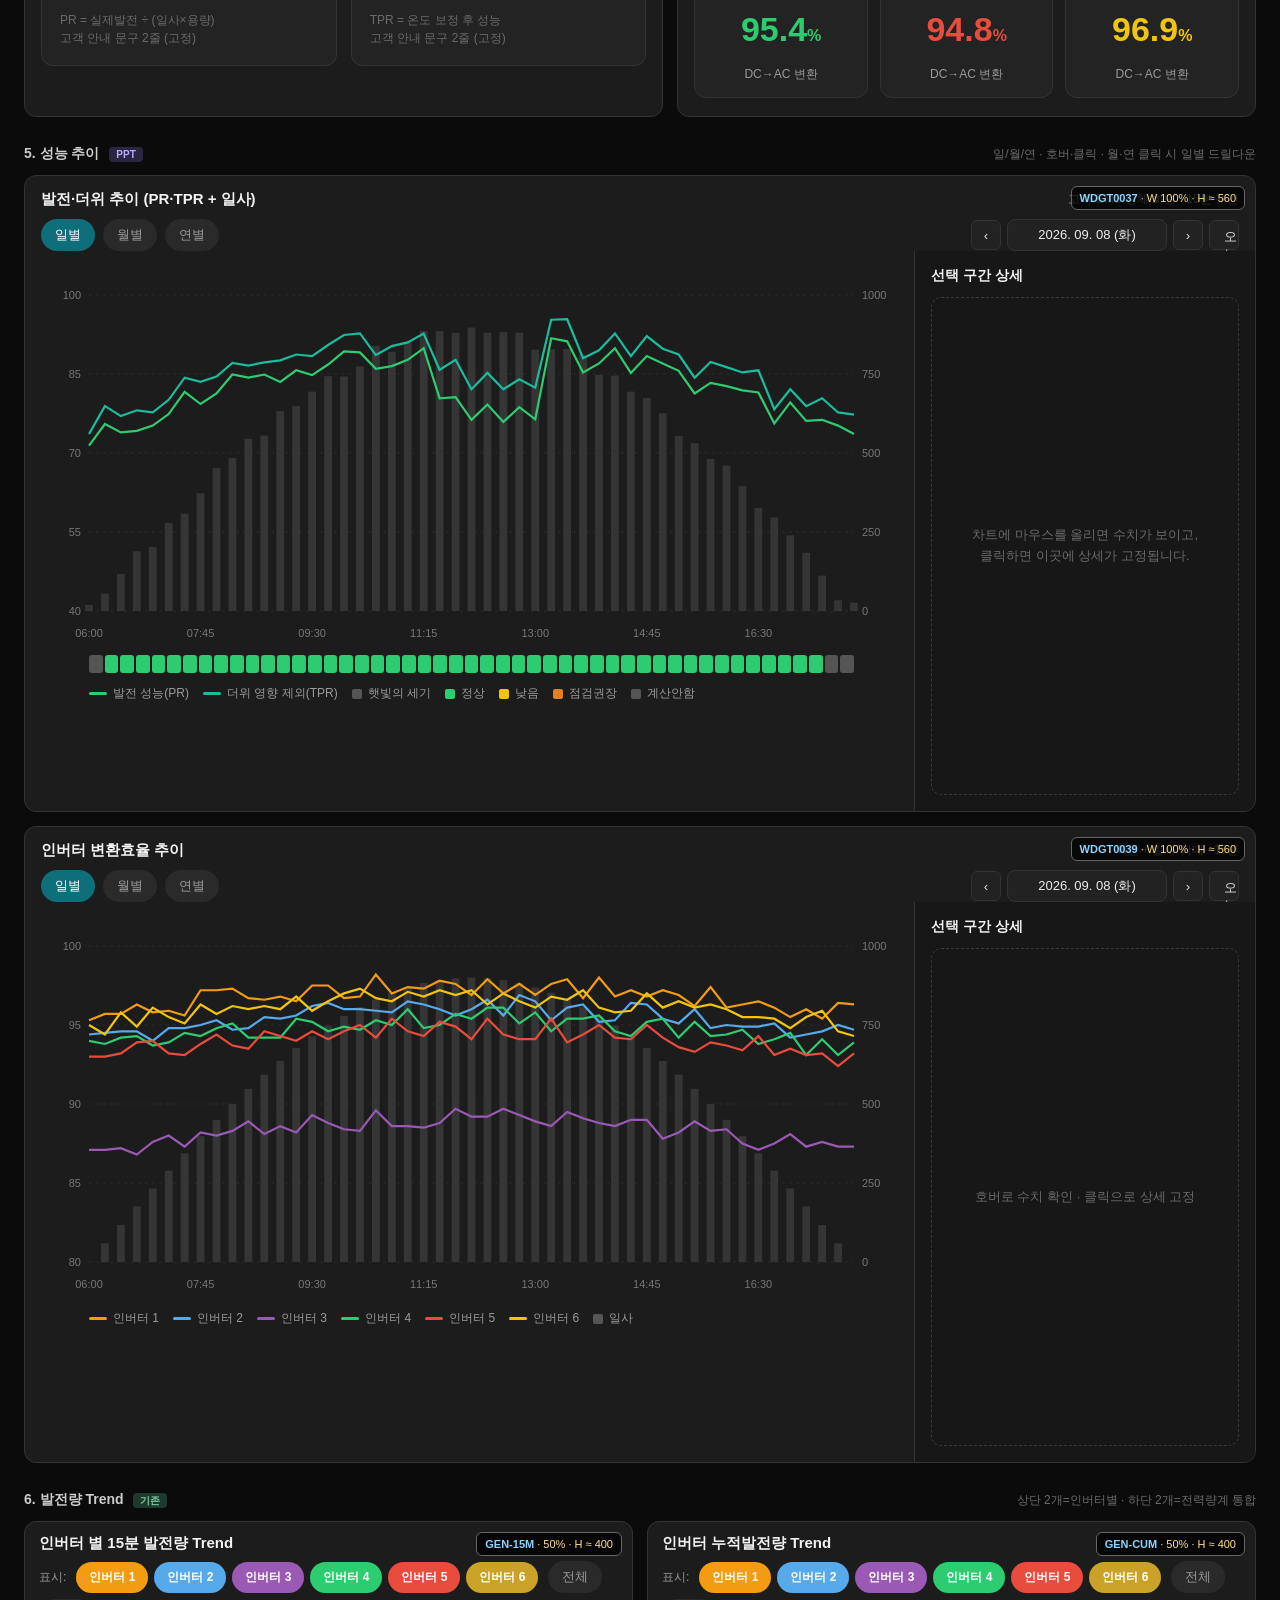
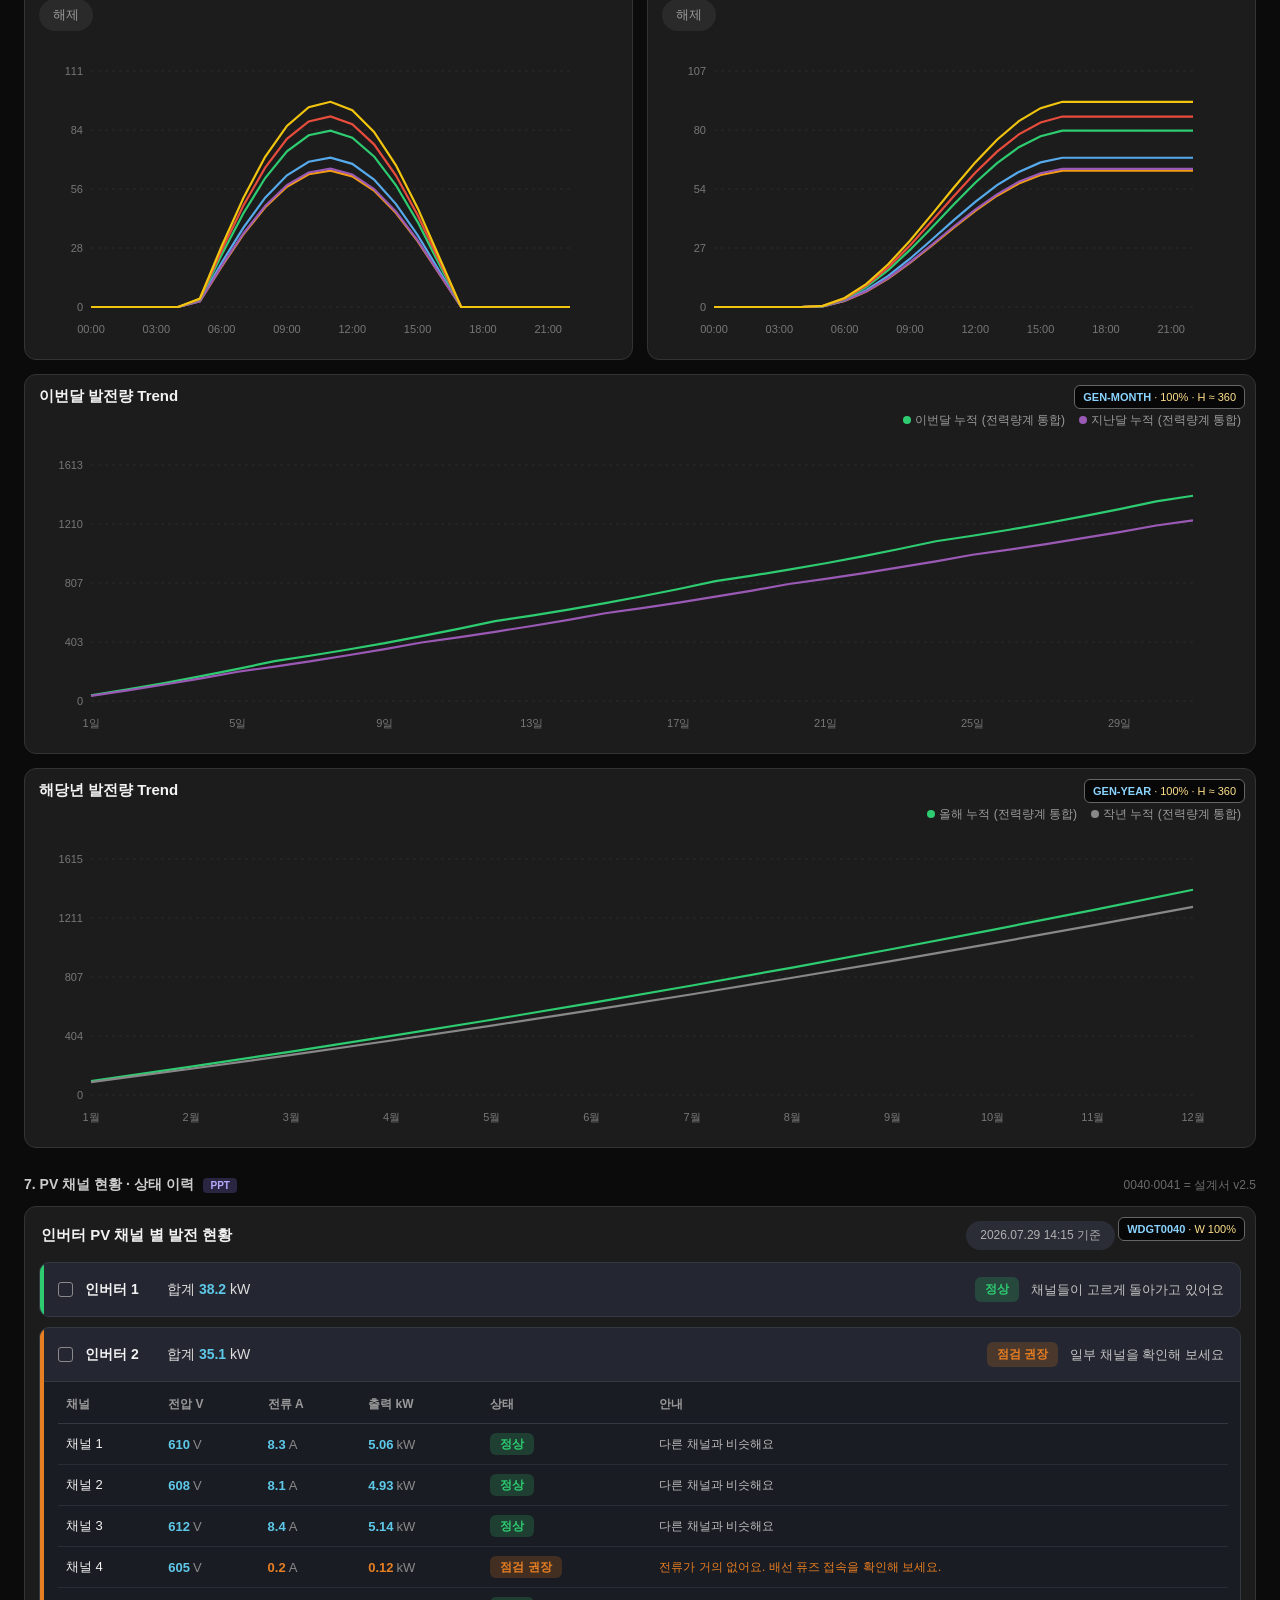
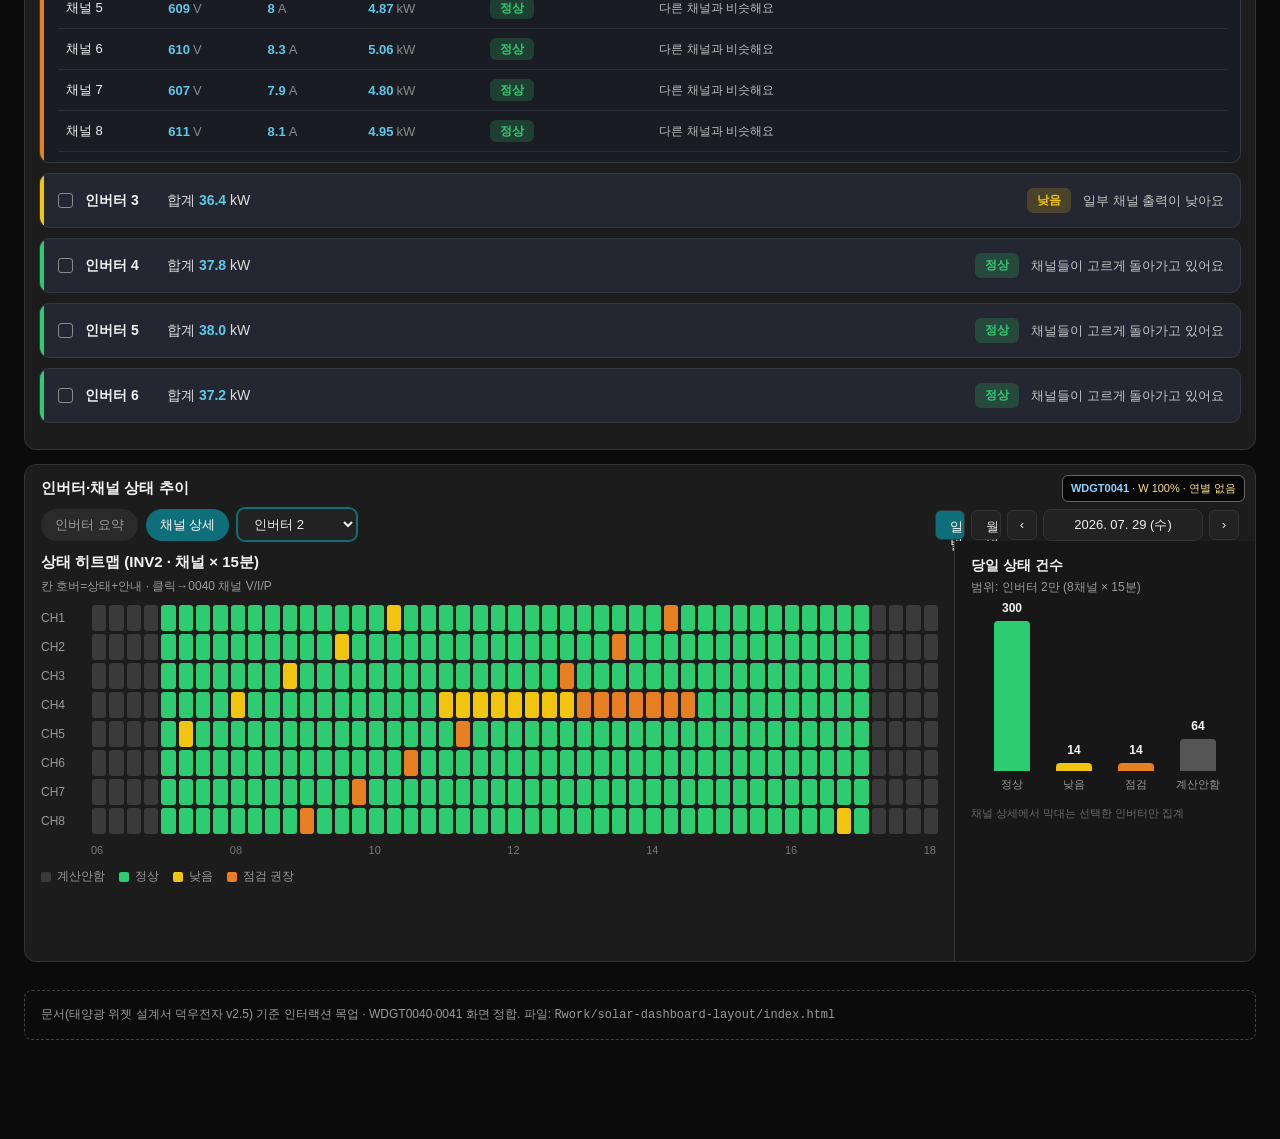
==== commit f2ab1a25: "Polish WDGT0040 timestamp and 0041 two-column breakpoint Co-authored-by: Cursor <cursoragent@cursor." ====
--- a/index.html
+++ b/index.html
@@ -285,7 +285,7 @@
     .modal th, .modal td { border-bottom: 1px solid #333; padding: 8px 6px; text-align: left; }
     .modal th { color: var(--dim); }
     .footer-note { margin-top: 24px; padding: 14px 16px; border: 1px dashed #444; border-radius: 8px; color: var(--dim); font-size: 12px; line-height: 1.6; }
-    @media (max-width: 1200px) {
+    @media (max-width: 900px) {
       .trend-shell, .hm41-shell { grid-template-columns: 1fr; }
       .trend-main, .hm41-main { border-right: 0; border-bottom: 1px solid var(--line); }
       .row { flex-direction: column; }
@@ -528,7 +528,7 @@
 
       <div class="widget" style="margin-bottom:var(--gap)" id="wdgt0040">
         <div class="size-tag"><span class="id">WDGT0040</span> · W 100%</div>
-        <div class="w-head">
+        <div class="w-head" style="padding-right:140px">
           <div class="w-title">인버터 PV 채널 별 발전 현황</div>
           <div class="time-pill">2026.07.29 14:15 기준</div>
         </div>
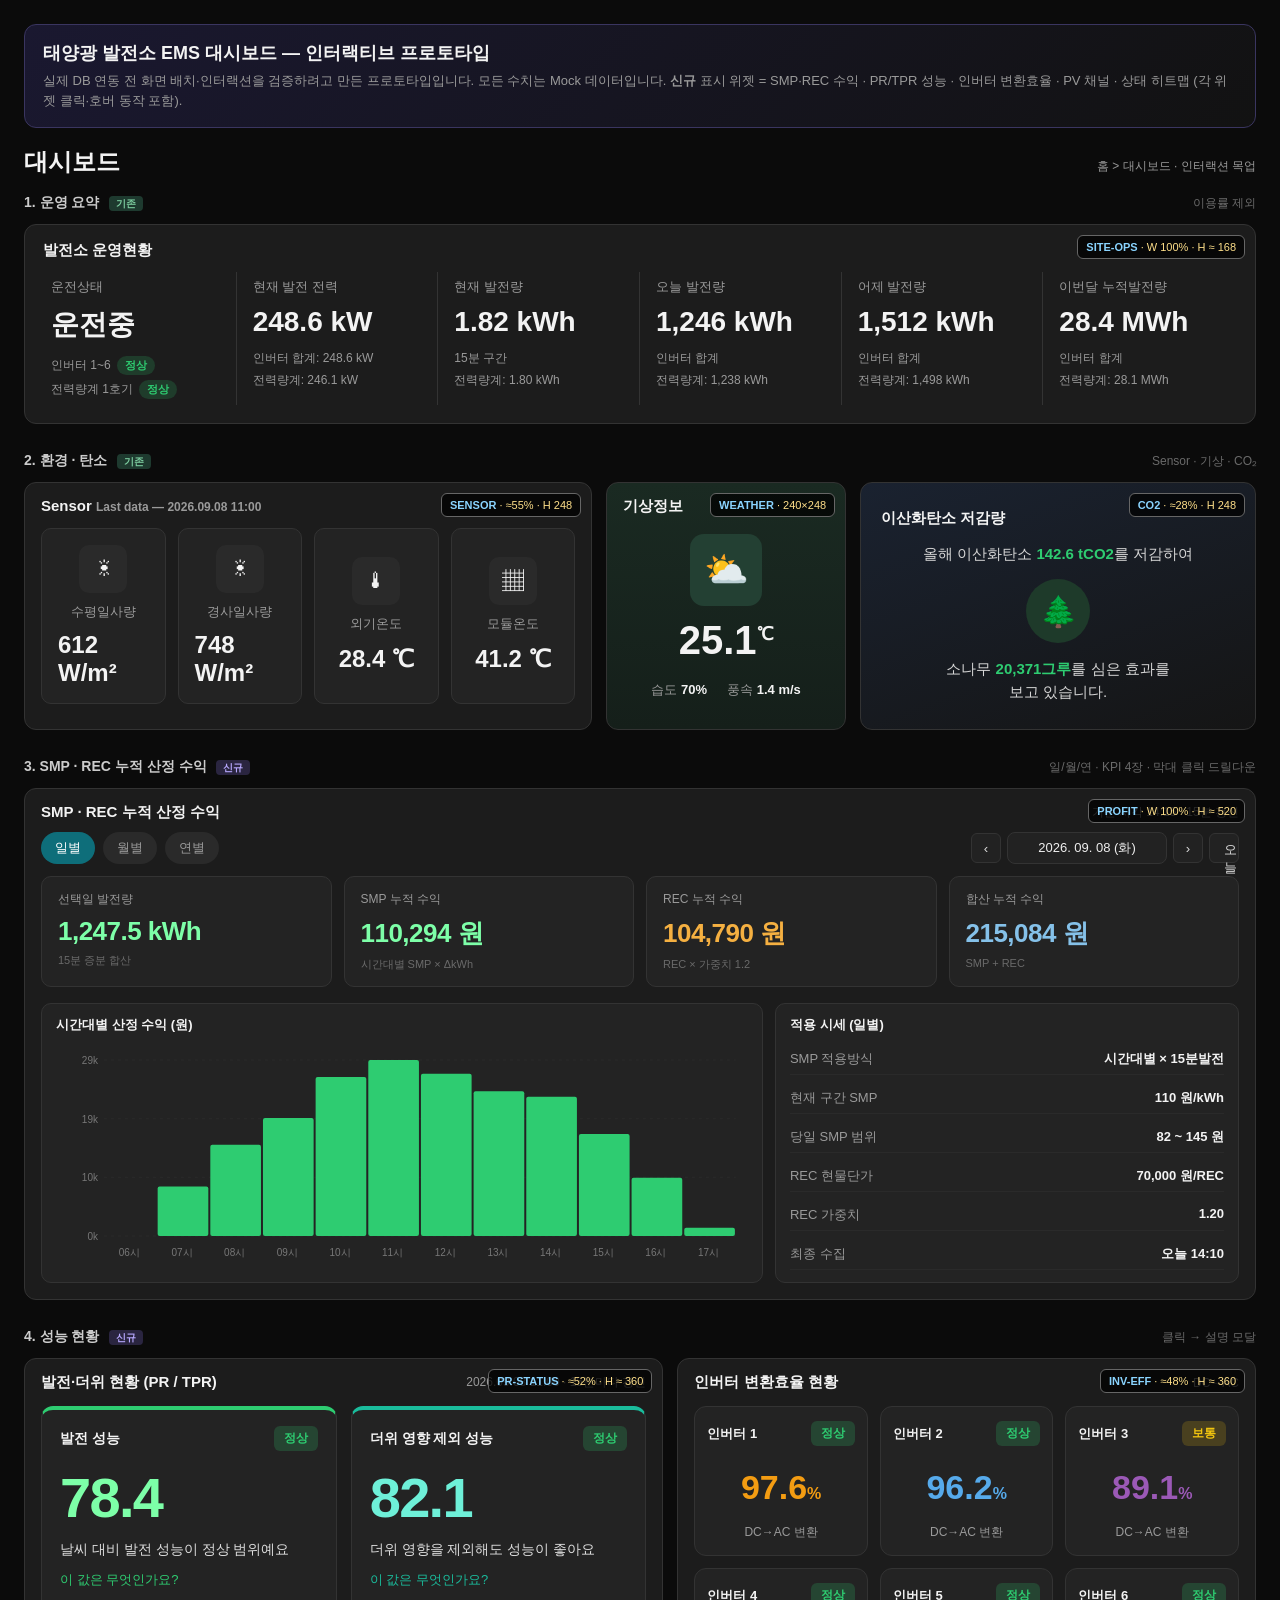
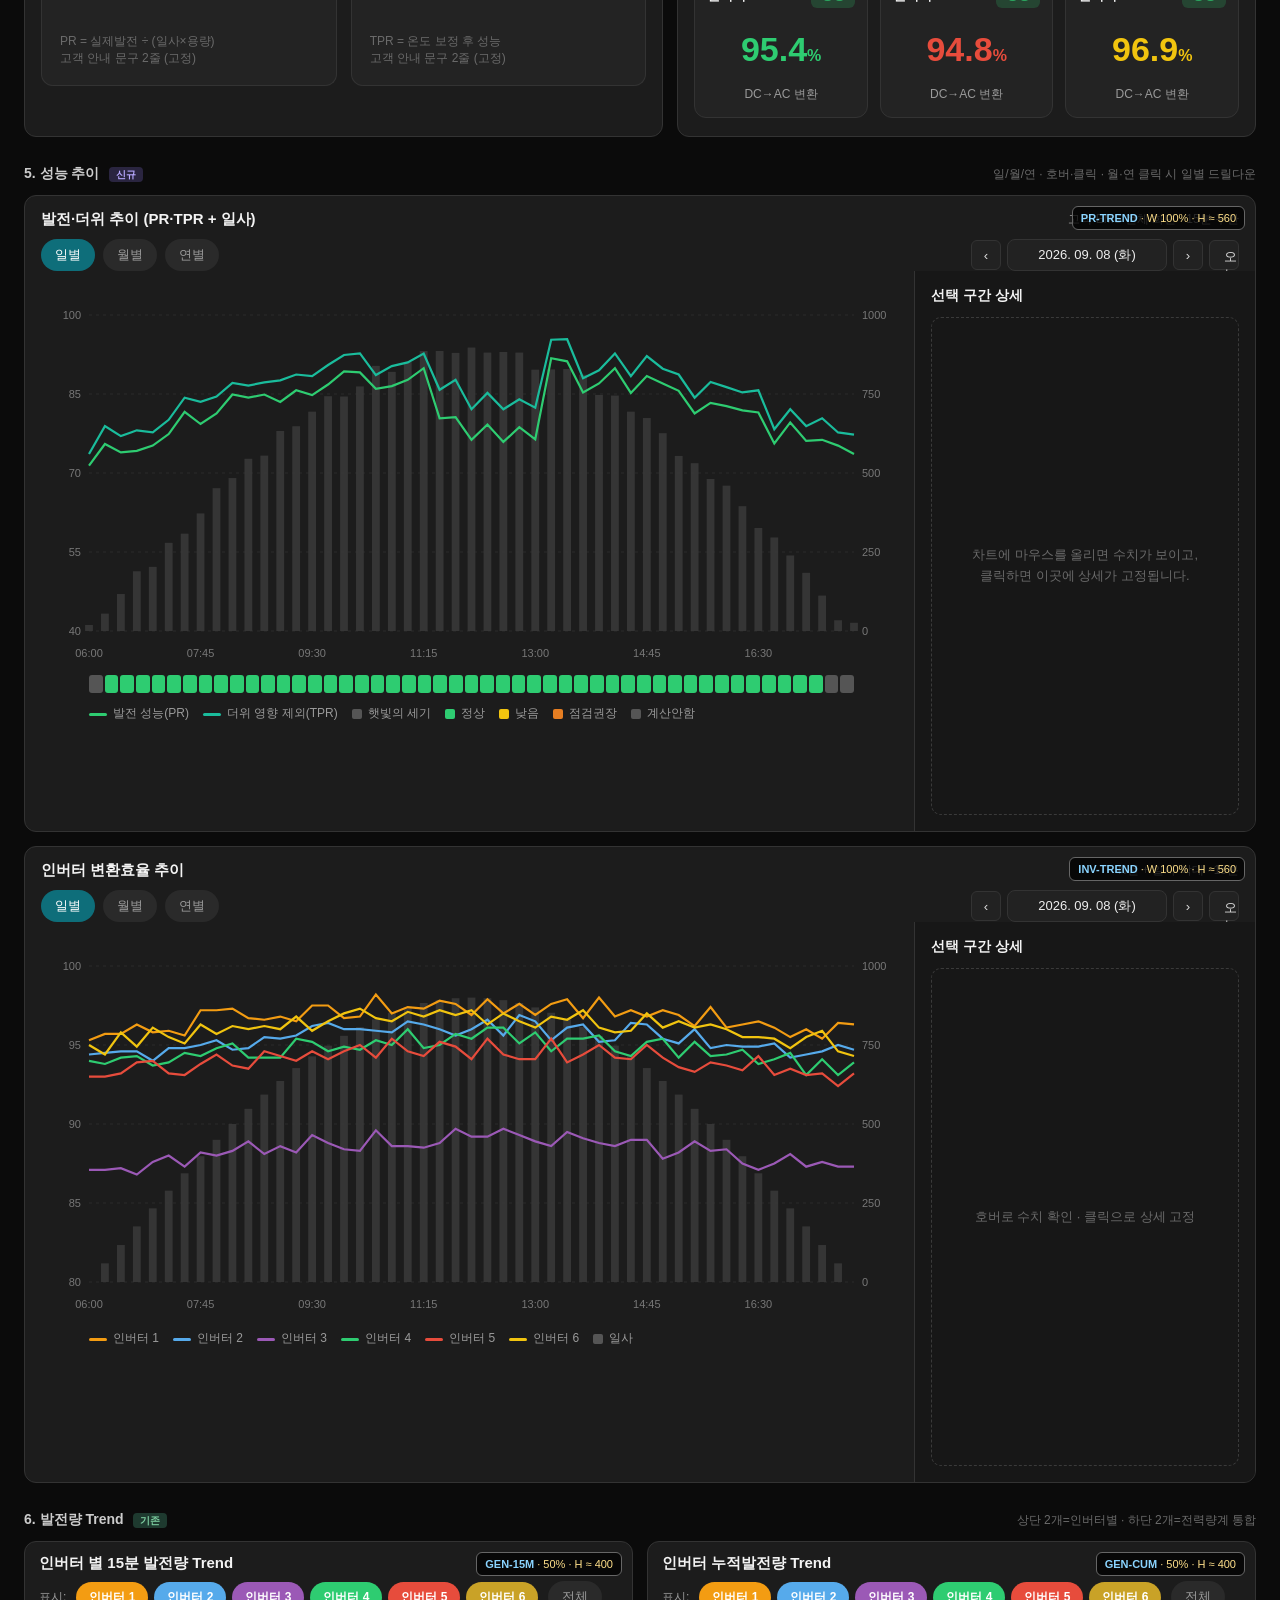
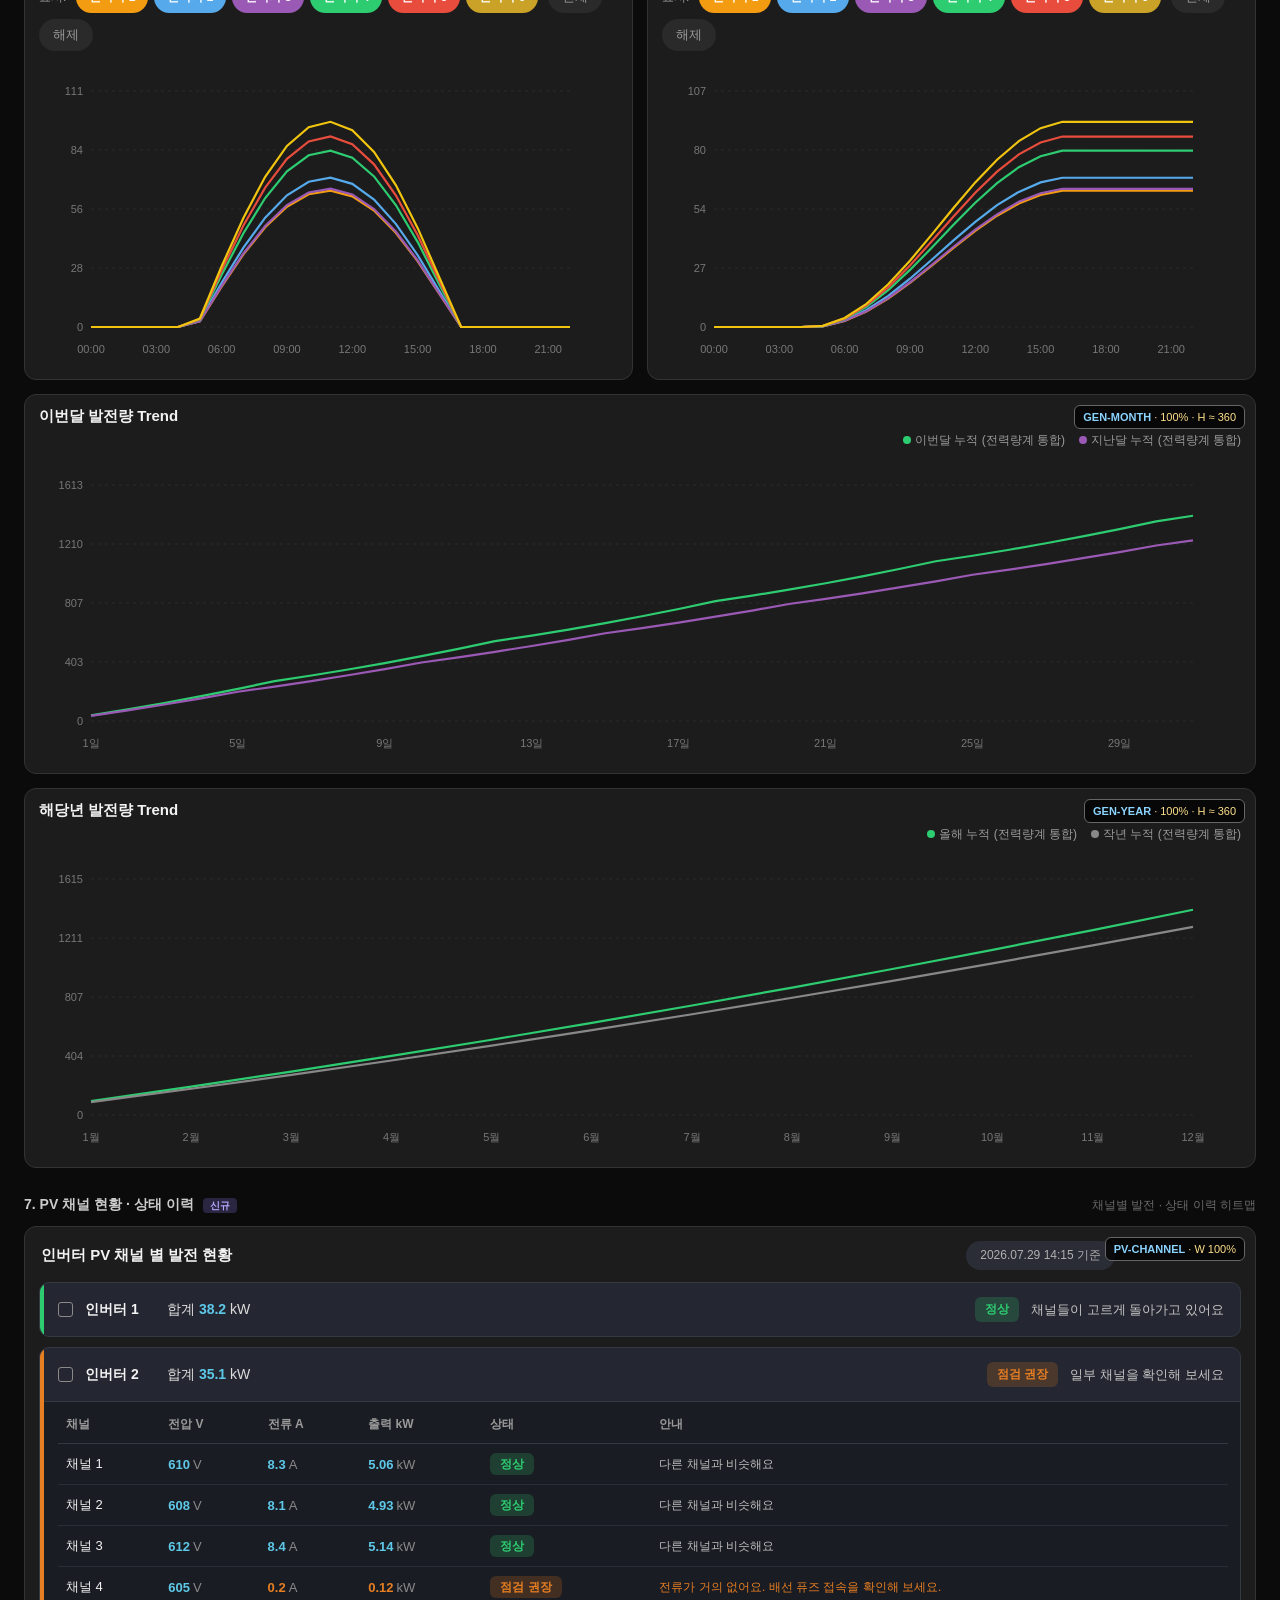
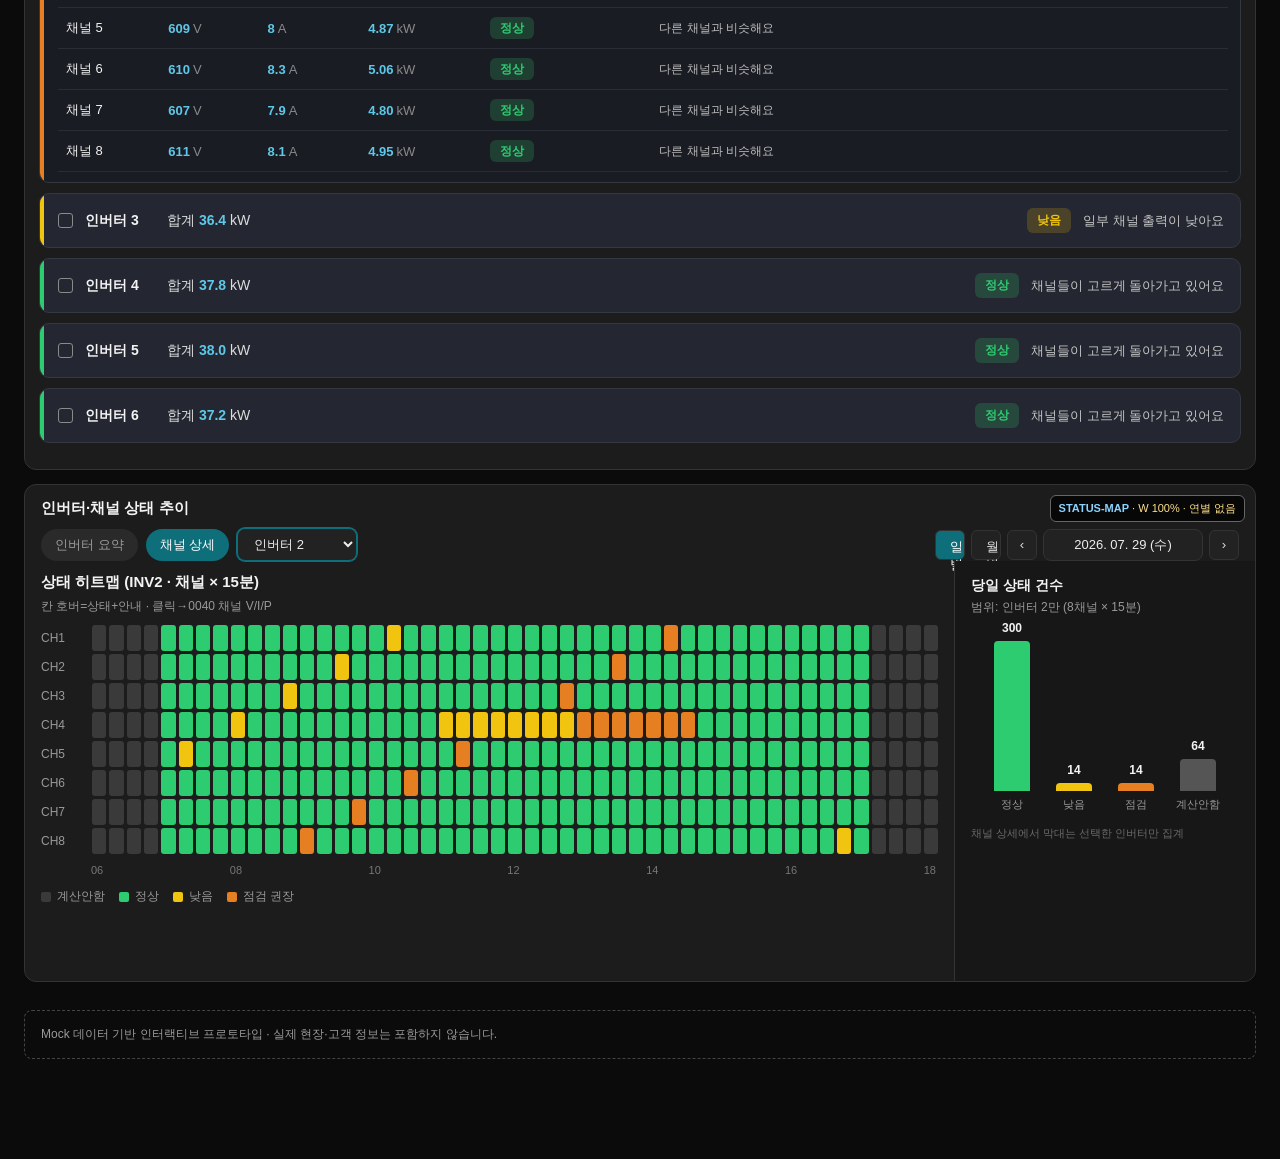
==== commit 16d1fb61: "Solar plant EMS dashboard interactive prototype (mock data) Co-authored-by: Cursor <cursoragent@curs" ====
--- a/index.html
+++ b/index.html
@@ -3,7 +3,7 @@
 <head>
   <meta charset="UTF-8" />
   <meta name="viewport" content="width=device-width, initial-scale=1" />
-  <title>태양광 대시보드 배치 목업 — 전체 인터랙션</title>
+  <title>태양광 발전소 EMS 대시보드 — 인터랙티브 프로토타입</title>
   <style>
     :root {
       --bg: #0b0b0b; --card: #1c1c1c; --card2: #232323; --line: #333;
@@ -141,7 +141,7 @@
     .chart-legend { display: flex; gap: 14px; justify-content: flex-end; font-size: 12px; color: var(--dim); margin-top: 6px; }
     .dot { width: 8px; height: 8px; border-radius: 50%; display: inline-block; margin-right: 4px; }
 
-    /* WDGT0040 — 설계서 v2.5 아코디언 */
+    /* PV 채널 아코디언 */
     .acc-wrap { padding: 12px 14px 16px; }
     .acc-item {
       position: relative; border: 1px solid #333841; border-radius: 10px; margin-bottom: 10px;
@@ -185,7 +185,7 @@
       font-size: 12px; color: #b0b0b0; white-space: nowrap;
     }
 
-    /* WDGT0041 — 설계서 v2.5 */
+    /* 상태 히트맵 */
     .hm41-shell { display: grid; grid-template-columns: 1fr 300px; min-height: 420px; }
     .hm41-main { padding: 12px 16px 16px; border-right: 1px solid var(--line); min-width: 0; }
     .hm41-side { padding: 16px; background: #171717; }
@@ -226,7 +226,7 @@
       padding: 8px 0 4px;
     }
 
-    /* WDGT0035 profit */
+    /* PROFIT profit */
     .profit-kpis {
       display: grid; grid-template-columns: repeat(4, 1fr); gap: 12px;
       padding: 12px 16px 8px;
@@ -296,10 +296,10 @@
 <body>
   <div class="page">
     <div class="spec-banner">
-      <h1>태양광 대시보드 배치 목업 — 문서 기능 전체 구현 <span style="color:#8ad4ff;font-size:14px">· build 2026-09-14a (WDGT0040·0041 설계서 정합)</span></h1>
+      <h1>태양광 발전소 EMS 대시보드 — 인터랙티브 프로토타입</h1>
       <p>
-        PNG 없음 · 더미 데이터. <strong>WDGT0035</strong> SMP·REC 누적 산정 수익(일/월/연) 포함.
-        0036~0041 성능·채널 · <strong>0040·0041 = 위젯 설계서 v2.5 화면 정합</strong> · 보류(0042~44)·장애·국소선택바 제외.
+        실제 DB 연동 전 화면 배치·인터랙션을 검증하려고 만든 프로토타입입니다. 모든 수치는 Mock 데이터입니다.
+        <strong>신규</strong> 표시 위젯 = SMP·REC 수익 · PR/TPR 성능 · 인버터 변환효율 · PV 채널 · 상태 히트맵 (각 위젯 클릭·호버 동작 포함).
       </p>
     </div>
 
@@ -313,7 +313,7 @@
       <div class="section-head"><h3>1. 운영 요약 <span class="pill pill-e">기존</span></h3><span class="hint">이용률 제외</span></div>
       <div class="widget site-ops">
         <div class="size-tag"><span class="id">SITE-OPS</span> · W 100% · H ≈ 168</div>
-        <div class="w-title" style="padding:0 8px 12px">국소운영현황</div>
+        <div class="w-title" style="padding:0 8px 12px">발전소 운영현황</div>
         <div class="ops-grid">
           <div class="ops-col"><div class="ops-label">운전상태</div><div class="ops-value">운전중</div><div class="ops-sub">인버터 1~6 <span class="badge">정상</span></div><div class="ops-sub">전력량계 1호기 <span class="badge">정상</span></div></div>
           <div class="ops-col"><div class="ops-label">현재 발전 전력</div><div class="ops-value">248.6 kW</div><div class="ops-sub">인버터 합계: 248.6 kW</div><div class="ops-sub">전력량계: 246.1 kW</div></div>
@@ -356,14 +356,14 @@
       </div>
     </section>
 
-    <!-- 3 WDGT0035 -->
+    <!-- 3 PROFIT -->
     <section class="section">
       <div class="section-head">
-        <h3>3. SMP · REC 누적 산정 수익 <span class="pill pill-p">PPT WDGT0035</span></h3>
+        <h3>3. SMP · REC 누적 산정 수익 <span class="pill pill-p">신규</span></h3>
         <span class="hint">일/월/연 · KPI 4장 · 막대 클릭 드릴다운</span>
       </div>
-      <div class="widget" id="wdgt0035">
-        <div class="size-tag"><span class="id">WDGT0035</span> · W 100% · H ≈ 520</div>
+      <div class="widget" id="w-profit">
+        <div class="size-tag"><span class="id">PROFIT</span> · W 100% · H ≈ 520</div>
         <div class="w-head">
           <div class="w-title">SMP · REC 누적 산정 수익</div>
           <div class="w-sub" id="p35Hint">기준 시각 — · 15분 갱신</div>
@@ -395,10 +395,10 @@
 
     <!-- 4 -->
     <section class="section">
-      <div class="section-head"><h3>4. 성능 현황 <span class="pill pill-p">PPT</span></h3><span class="hint">클릭 → 설명 모달</span></div>
+      <div class="section-head"><h3>4. 성능 현황 <span class="pill pill-p">신규</span></h3><span class="hint">클릭 → 설명 모달</span></div>
       <div class="row">
-        <div class="widget" style="flex:1.05" id="wdgt0036">
-          <div class="size-tag"><span class="id">WDGT0036</span> · ≈52% · H ≈ 360</div>
+        <div class="widget" style="flex:1.05" id="w-pr-status">
+          <div class="size-tag"><span class="id">PR-STATUS</span> · ≈52% · H ≈ 360</div>
           <div class="w-head"><div class="w-title">발전·더위 현황 (PR / TPR)</div><div class="w-sub">2026.09.08 11:00 · 15분마다 갱신</div></div>
           <div class="status-pair">
             <div class="metric-card" data-detail="pr">
@@ -417,9 +417,9 @@
             </div>
           </div>
         </div>
-        <div class="widget" style="flex:0.95" id="wdgt0038">
-          <div class="size-tag"><span class="id">WDGT0038</span> · ≈48% · H ≈ 360</div>
-          <div class="w-head"><div class="w-title">인버터 변환효율 현황</div><div class="w-sub">DC→AC · Z169</div></div>
+        <div class="widget" style="flex:0.95" id="w-inv-eff">
+          <div class="size-tag"><span class="id">INV-EFF</span> · ≈48% · H ≈ 360</div>
+          <div class="w-head"><div class="w-title">인버터 변환효율 현황</div><div class="w-sub">DC→AC</div></div>
           <div class="inv-board" id="invBoard"></div>
         </div>
       </div>
@@ -427,10 +427,10 @@
 
     <!-- 5 -->
     <section class="section">
-      <div class="section-head"><h3>5. 성능 추이 <span class="pill pill-p">PPT</span></h3><span class="hint">일/월/연 · 호버·클릭 · 월·연 클릭 시 일별 드릴다운</span></div>
-
-      <div class="widget" style="margin-bottom:var(--gap)" id="wdgt0037">
-        <div class="size-tag"><span class="id">WDGT0037</span> · W 100% · H ≈ 560</div>
+      <div class="section-head"><h3>5. 성능 추이 <span class="pill pill-p">신규</span></h3><span class="hint">일/월/연 · 호버·클릭 · 월·연 클릭 시 일별 드릴다운</span></div>
+
+      <div class="widget" style="margin-bottom:var(--gap)" id="w-pr-trend">
+        <div class="size-tag"><span class="id">PR-TREND</span> · W 100% · H ≈ 560</div>
         <div class="w-head"><div class="w-title">발전·더위 추이 (PR·TPR + 일사)</div><div class="w-sub" id="prHint">15분 구간</div></div>
         <div class="toolbar" id="prToolbar">
           <button class="tab on" data-period="day">일별</button>
@@ -457,8 +457,8 @@
         </div>
       </div>
 
-      <div class="widget" id="wdgt0039">
-        <div class="size-tag"><span class="id">WDGT0039</span> · W 100% · H ≈ 560</div>
+      <div class="widget" id="w-inv-trend">
+        <div class="size-tag"><span class="id">INV-TREND</span> · W 100% · H ≈ 560</div>
         <div class="w-head"><div class="w-title">인버터 변환효율 추이</div><div class="w-sub" id="invHint">N선 + 일사 막대</div></div>
         <div class="toolbar" id="invToolbar">
           <button class="tab on" data-period="day">일별</button>
@@ -524,10 +524,10 @@
 
     <!-- 6 -->
     <section class="section">
-      <div class="section-head"><h3>7. PV 채널 현황 · 상태 이력 <span class="pill pill-p">PPT</span></h3><span class="hint">0040·0041 = 설계서 v2.5</span></div>
-
-      <div class="widget" style="margin-bottom:var(--gap)" id="wdgt0040">
-        <div class="size-tag"><span class="id">WDGT0040</span> · W 100%</div>
+      <div class="section-head"><h3>7. PV 채널 현황 · 상태 이력 <span class="pill pill-p">신규</span></h3><span class="hint">채널별 발전 · 상태 이력 히트맵</span></div>
+
+      <div class="widget" style="margin-bottom:var(--gap)" id="w-pv-channel">
+        <div class="size-tag"><span class="id">PV-CHANNEL</span> · W 100%</div>
         <div class="w-head" style="padding-right:140px">
           <div class="w-title">인버터 PV 채널 별 발전 현황</div>
           <div class="time-pill">2026.07.29 14:15 기준</div>
@@ -535,12 +535,12 @@
         <div class="acc-wrap" id="accRoot"></div>
       </div>
 
-      <div class="widget" id="wdgt0041">
-        <div class="size-tag"><span class="id">WDGT0041</span> · W 100% · 연별 없음</div>
+      <div class="widget" id="w-status-map">
+        <div class="size-tag"><span class="id">STATUS-MAP</span> · W 100% · 연별 없음</div>
         <div class="w-head">
           <div class="w-title">인버터·채널 상태 추이</div>
         </div>
-        <!-- 설계서: 좌=요약/채널상세+드롭다운 · 우=일/월+날짜 -->
+        <!-- 좌=요약/채널상세+드롭다운 · 우=일/월+날짜 -->
         <div class="hm41-toolbar" id="hmToolbar">
           <button type="button" class="tab" data-mode="inv">인버터 요약</button>
           <button type="button" class="tab on" data-mode="ch">채널 상세</button>
@@ -592,8 +592,7 @@
     </section>
 
     <div class="footer-note">
-      문서(태양광 위젯 설계서 덕우전자 v2.5) 기준 인터랙션 목업 · WDGT0040·0041 화면 정합.
-      파일: <code>Rwork/solar-dashboard-layout/index.html</code>
+      Mock 데이터 기반 인터랙티브 프로토타입 · 실제 현장·고객 정보는 포함하지 않습니다.
     </div>
   </div>
 
@@ -955,7 +954,7 @@
           <div class="val" style="color:#6ef0d8">${prCache.tpr[i]}%</div>
           <div class="msg">${prCache.tpr[i] < 75 ? "더위를 제외해도 낮아요" : "더위 영향을 제외해도 성능이 좋아요"}</div>
         </div>
-        <div class="w-sub">일사 ${prCache.irr[i]} W/m² · 인버터 변환은 WDGT0039</div>`;
+        <div class="w-sub">일사 ${prCache.irr[i]} W/m² · 인버터 변환효율은 아래 추이 위젯</div>`;
     }
 
     const chartPrApi = mountChart(document.getElementById("chartPr"), {
@@ -1106,7 +1105,7 @@
     });
     updateInvChrome();
 
-    // ---------- WDGT0035 SMP·REC 수익 ----------
+    // ---------- PROFIT SMP·REC 수익 ----------
     const p35 = { period: "day", date: new Date(2026, 8, 8) };
     function won(n) { return Math.round(n).toLocaleString("ko-KR") + " 원"; }
     function kwh(n) { return n.toLocaleString("ko-KR", { maximumFractionDigits: 1 }) + " kWh"; }
@@ -1254,7 +1253,7 @@
             p35.date = new Date(p35.date.getFullYear(), i, 1);
             refreshP35();
           } else {
-            openModal(`WDGT0035 · ${data.labels[i]}`, `
+            openModal(`SMP · REC 수익 · ${data.labels[i]}`, `
               <table><tr><th>항목</th><th>값</th></tr>
               <tr><td>산정 수익</td><td><b>${won(data.bars[i])}</b></td></tr>
               <tr><td>기간</td><td>${data.labels[i]}</td></tr></table>
@@ -1439,7 +1438,7 @@
     mountMeter(document.getElementById("chartGenMonth"), "이번달 발전량", meterMonth, "kWh", "#9b59b6");
     mountMeter(document.getElementById("chartGenYear"), "해당년 발전량", meterYear, "MWh", "#888888");
 
-    // ---------- 0040 (설계서 v2.5) ----------
+    // ---------- PV 채널 현황 ----------
     // 상단 요약 안내 삭제 · 인버터·채널 모두 상태뱃지 + 안내문구
     // 좌측 상태바 · 체크박스 · 합계(cyan) · 뱃지 · 안내 · 펼침 시 채널 표(+안내 컬럼)
     function channelsForInv(invId) {
@@ -1481,7 +1480,7 @@
       const roll = invRollup(chs);
       return { id, name: `인버터 ${id}`, chs, ...roll, open: id === 2 };
     });
-    // 설계서 샘플 수치 보정 (INV1 합계 표기)
+    // 샘플 수치 보정 (INV1 합계 표기)
     invAcc[0].kw = 38.2;
     invAcc[1].kw = 35.1;
     invAcc[2].kw = 36.4;
@@ -1540,7 +1539,7 @@
     });
 
     function focusChannel(invId, ch) {
-      document.getElementById("wdgt0040").scrollIntoView({ behavior: "smooth", block: "start" });
+      document.getElementById("w-pv-channel").scrollIntoView({ behavior: "smooth", block: "start" });
       invAcc.forEach(inv => {
         const el = document.getElementById(`acc-inv-${inv.id}`);
         el.classList.toggle("open", inv.id === invId);
@@ -1554,7 +1553,7 @@
       }, 350);
     }
 
-    // ---------- 0041 (설계서 v2.5) ----------
+    // ---------- 상태 히트맵 ----------
     // 일별: 인버터 요약(6행) | 채널 상세(드롭다운 INV 선택, CH8행)
     // 월별: 사이트 전체 | 인버터 드롭다운 · 채널상세 필터 유지
     const hmState = {
